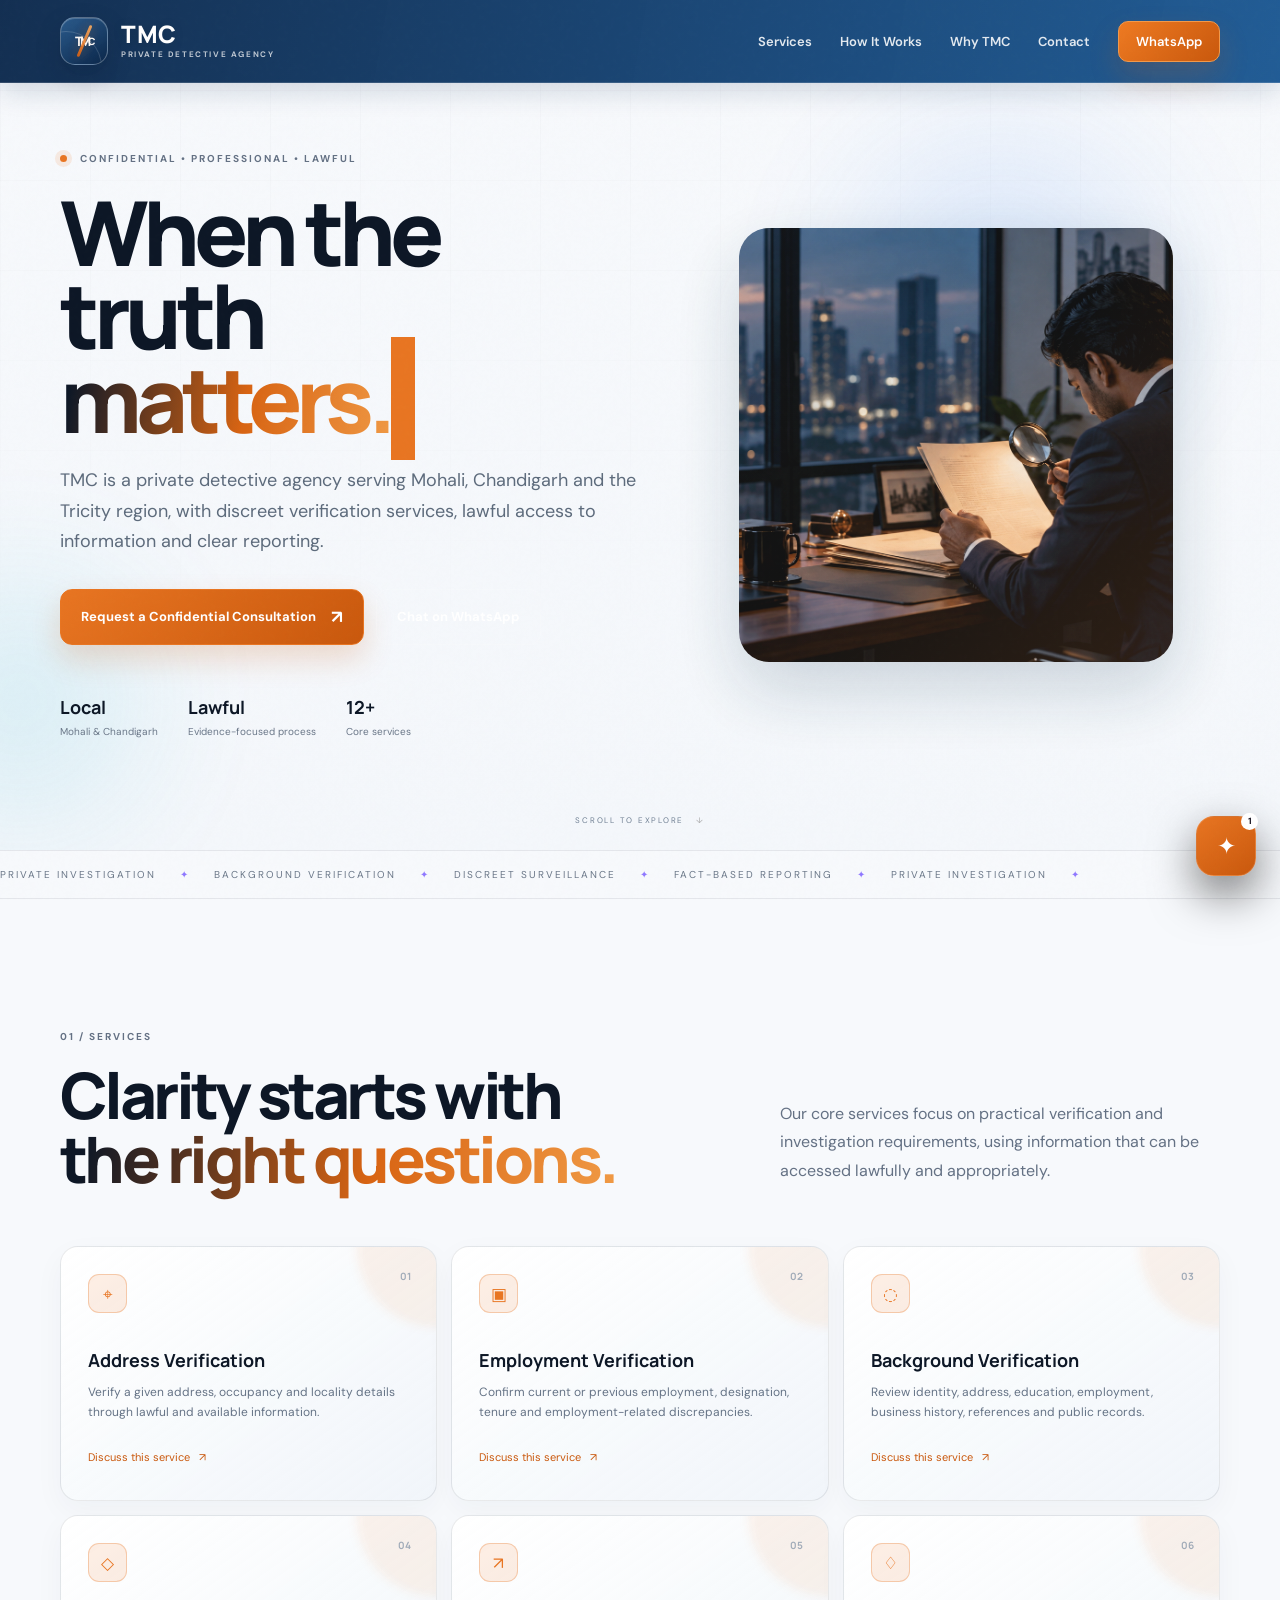
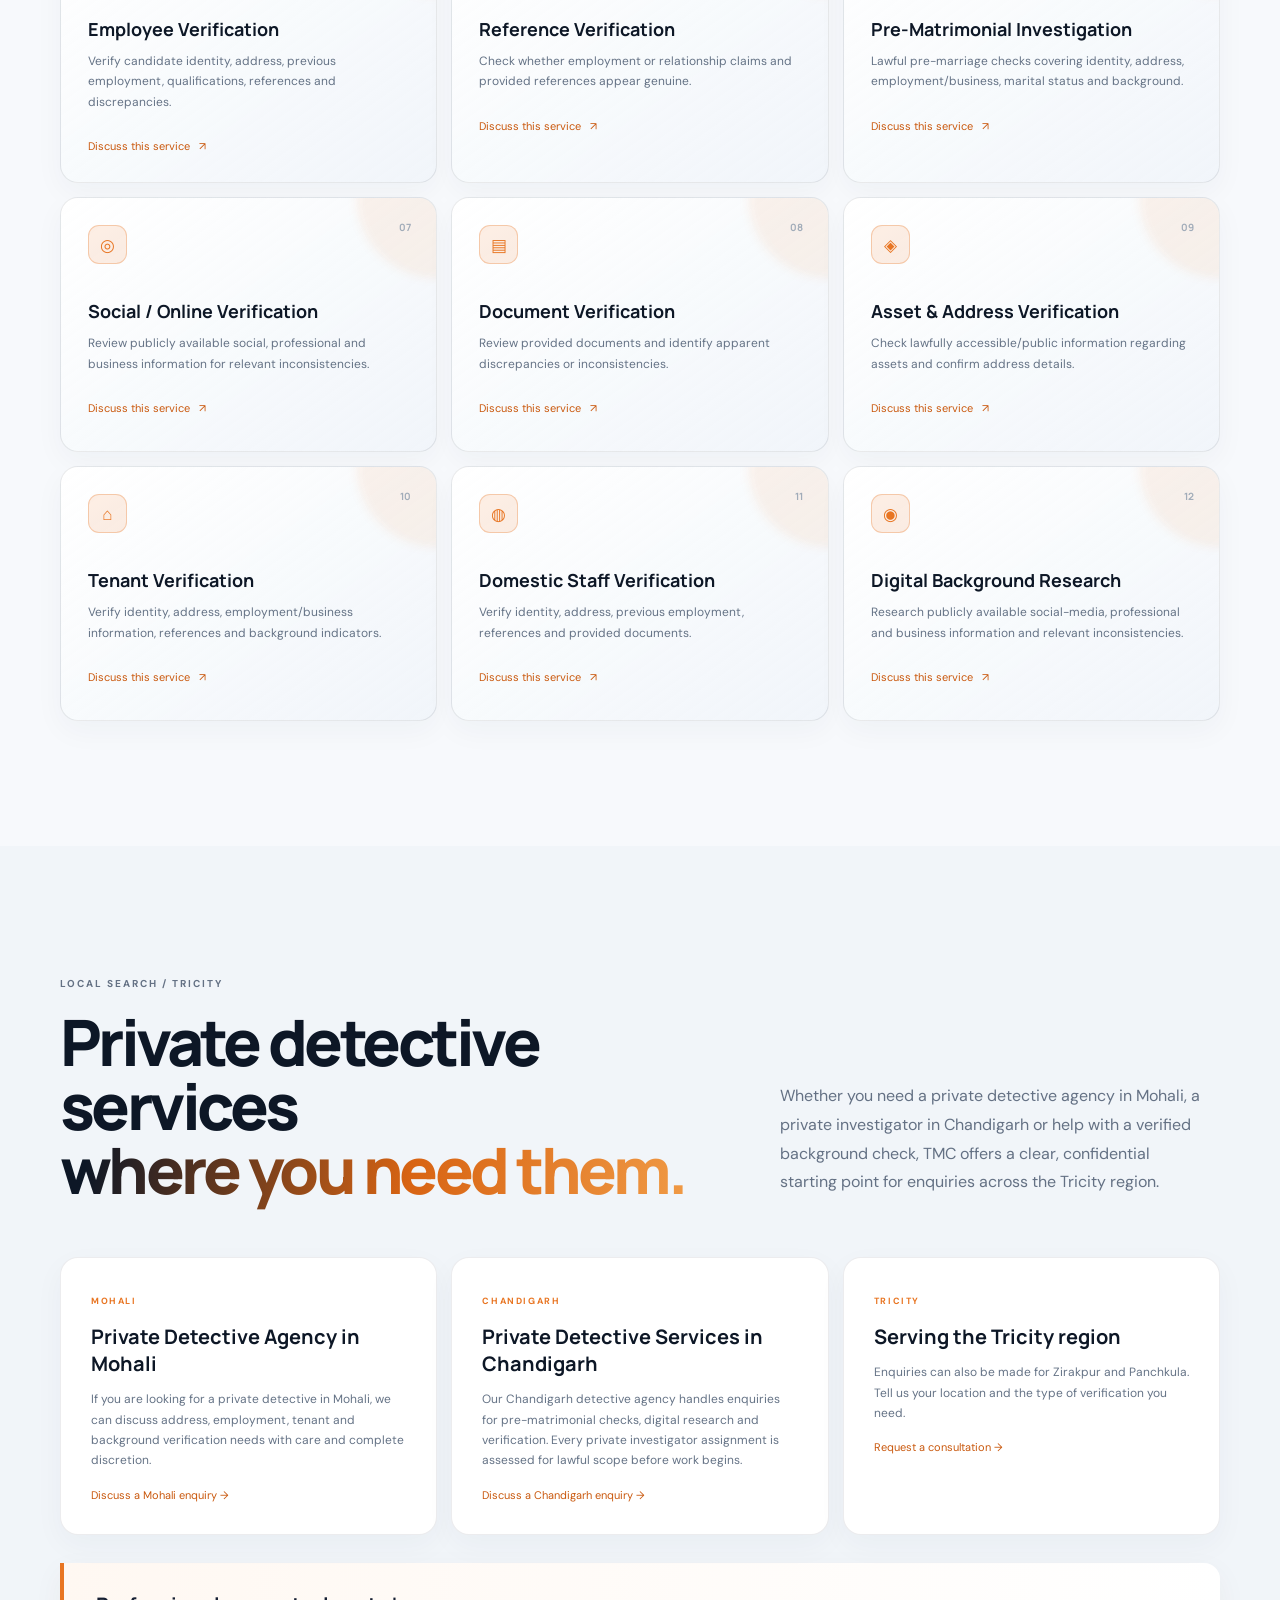
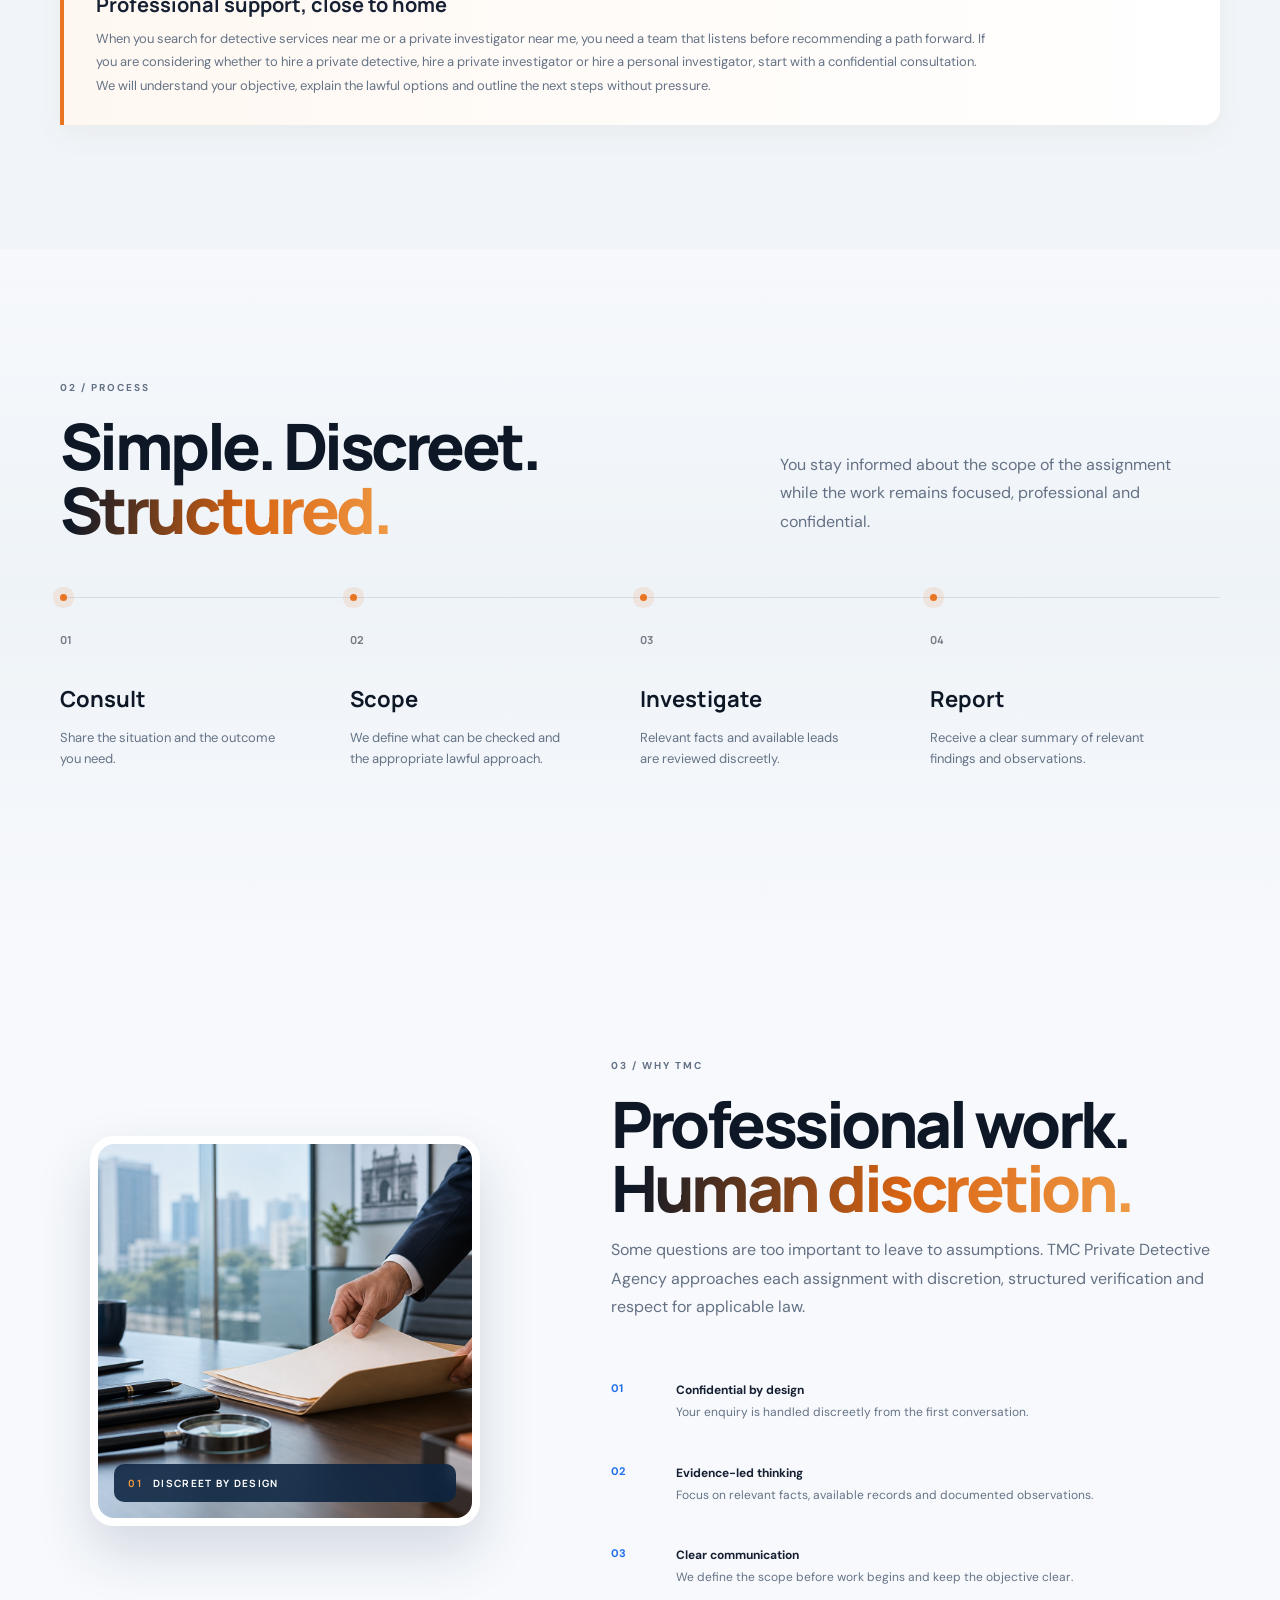
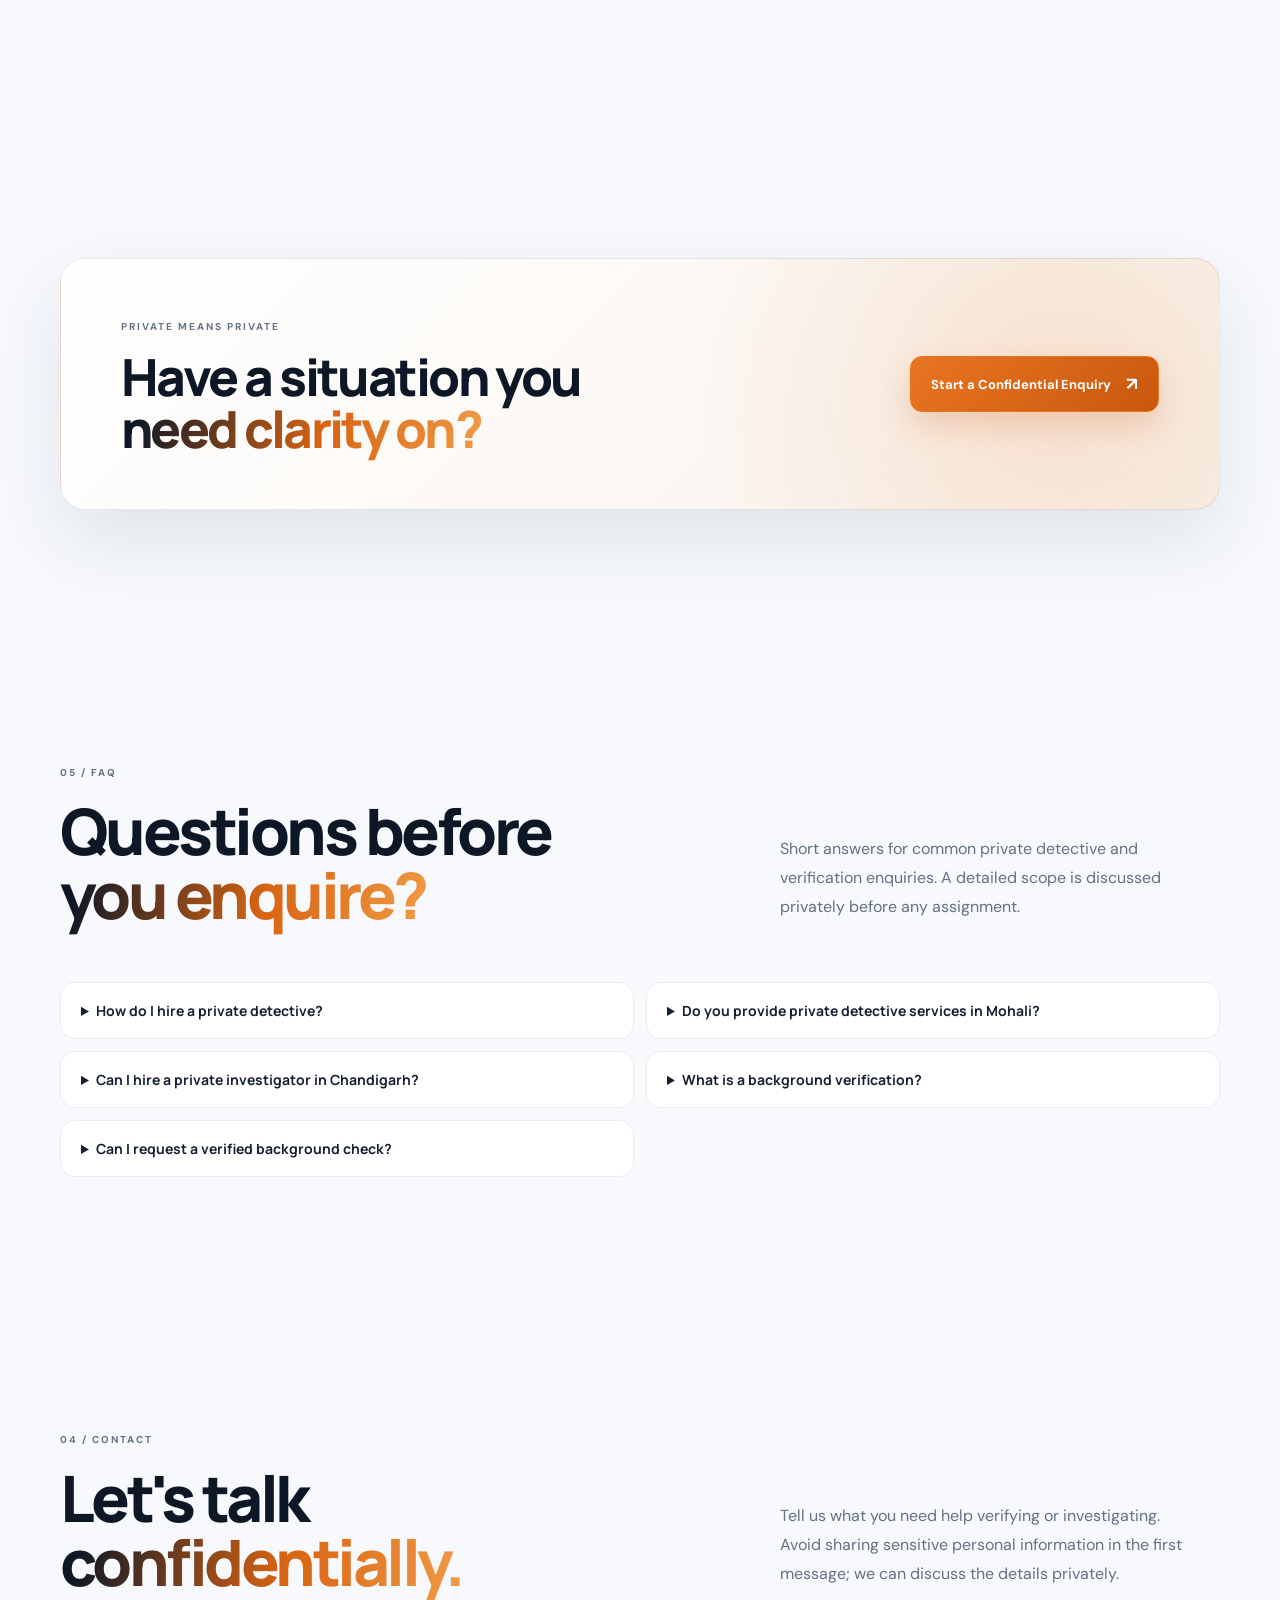
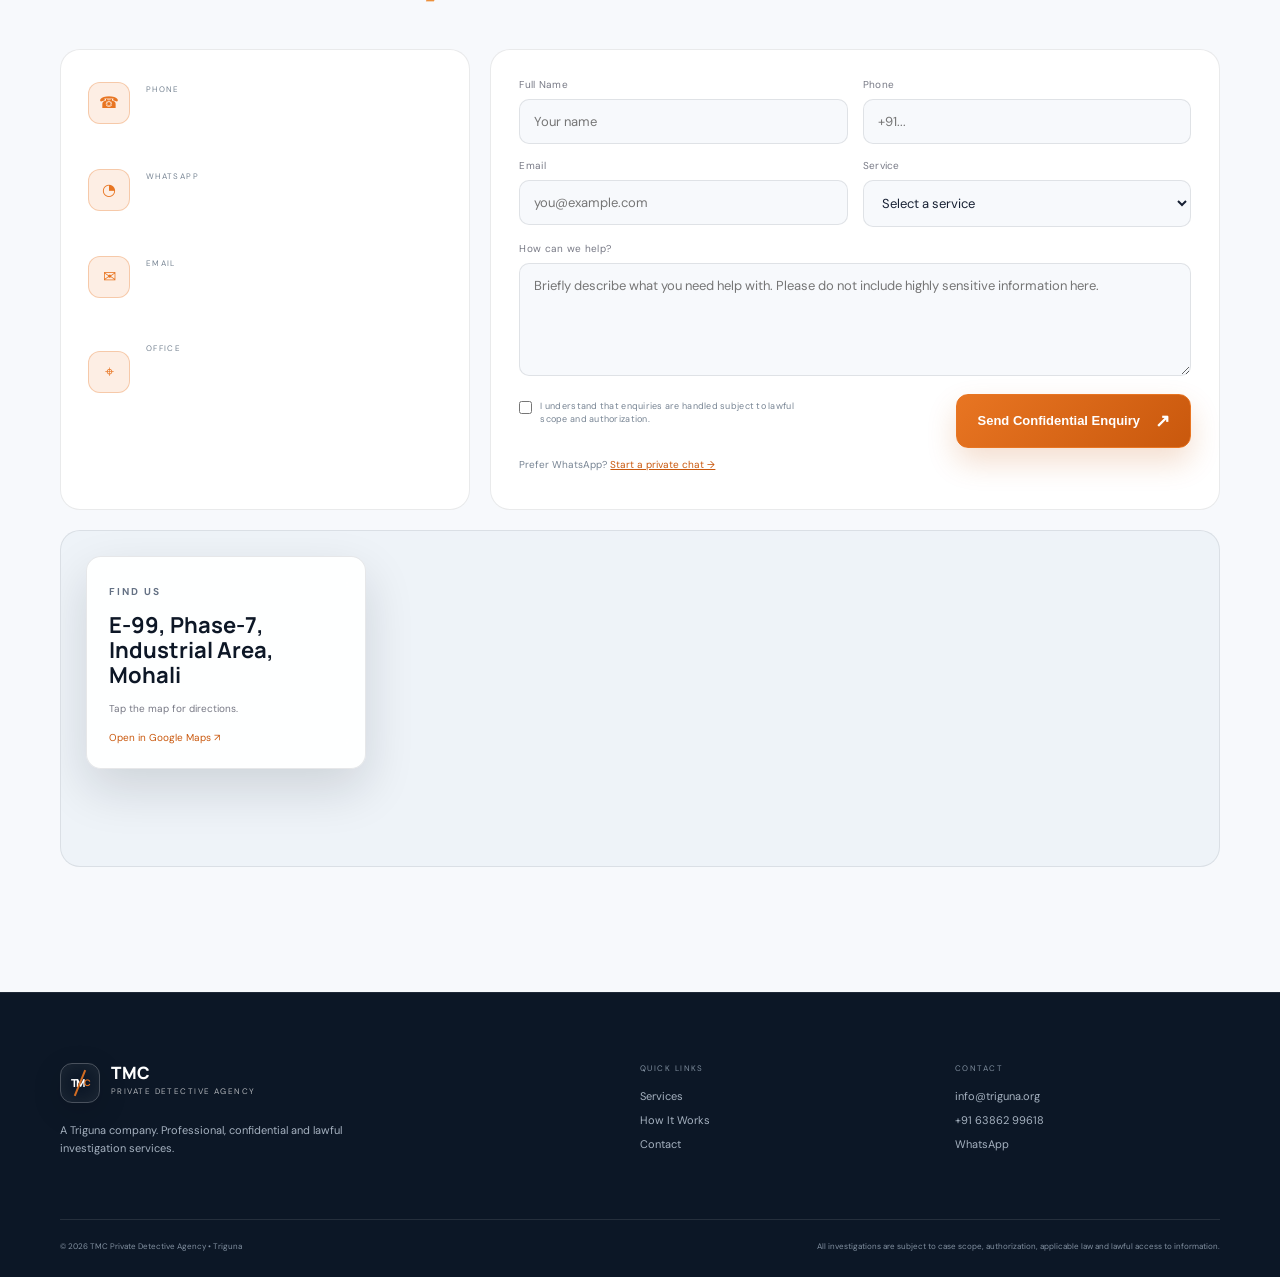
==== index.html @ 532d1ec5 "Add files via upload" ====
<!DOCTYPE html>
<html lang="en">
<head>
  <meta charset="UTF-8">
  <meta name="viewport" content="width=device-width, initial-scale=1.0">
  <meta name="description" content="TMC Private Detective Agency provides confidential private detective, private investigator, background verification and investigation services in Mohali, Chandigarh and Tricity. Contact info@triguna.org.">
  <meta name="theme-color" content="#1f6feb">
  <title>Private Detective Agency in Mohali & Chandigarh | TMC</title>
  <meta name="robots" content="index, follow, max-image-preview:large">
  <meta name="author" content="TMC Private Detective Agency - Triguna">
  <meta name="keywords" content="private detective agency Mohali, private detective Mohali, private detective Chandigarh, private detective agency Chandigarh, private investigator Chandigarh, detective services in Chandigarh, Chandigarh detective agency, hire a private detective, detective services near me, private investigator near me, verified background check">
  <link rel="canonical" href="https://www.triguna.org/">
  <meta property="og:type" content="website">
  <meta property="og:title" content="TMC Private Detective Agency | Mohali & Chandigarh">
  <meta property="og:description" content="Confidential private detective, background verification and investigation services in Mohali, Chandigarh and the Tricity region.">
  <meta property="og:url" content="https://www.triguna.org/">
  <meta property="og:site_name" content="TMC Private Detective Agency">
  <script type="application/ld+json">
  {
    "@context":"https://schema.org",
    "@type":"ProfessionalService",
    "name":"TMC Private Detective Agency",
    "parentOrganization":{"@type":"Organization","name":"Triguna"},
    "url":"https://www.triguna.org/",
    "email":"info@triguna.org",
    "telephone":"+91 63862 99618",
    "address":{"@type":"PostalAddress","streetAddress":"E-99, Phase-7, Industrial Area","addressLocality":"Mohali","addressRegion":"Punjab","addressCountry":"IN"},
    "areaServed":[
      {"@type":"City","name":"Mohali"},
      {"@type":"City","name":"Chandigarh"},
      {"@type":"City","name":"Zirakpur"},
      {"@type":"City","name":"Panchkula"}
    ],
    "serviceType":[
      "Private Detective Agency","Private Investigator Services","Background Verification",
      "Employment Verification","Address Verification","Pre-Matrimonial Investigation",
      "Document Verification","Tenant Verification","Digital Background Research"
    ]
  }
  </script>

  <link rel="preconnect" href="https://fonts.googleapis.com">
  <link rel="preconnect" href="https://fonts.gstatic.com" crossorigin>
  <link href="https://fonts.googleapis.com/css2?family=DM+Sans:wght@400;500;600;700&family=Manrope:wght@600;700;800&display=swap" rel="stylesheet">
  <link rel="stylesheet" href="styles.css">
</head>
<body>
  <div class="noise"></div>
  <div class="cursor-glow"></div>

  <header class="site-header" id="top">
    <div class="container nav-wrap">
      <a class="brand" href="#top" aria-label="TMC Private Detective Agency home">
        <span class="brand-mark"><span>T</span><i></i><span>M</span><b>C</b></span>
        <span class="brand-text">
          <strong>TMC</strong>
          <small>PRIVATE DETECTIVE AGENCY</small>
        </span>
      </a>
      <button class="menu-toggle" aria-label="Open navigation"><span></span><span></span><span></span></button>
      <nav class="nav">
        <a href="#services">Services</a>
        <a href="#process">How It Works</a>
        <a href="#about">Why TMC</a>
        <a href="#contact">Contact</a>
        <a class="nav-cta" href="https://wa.me/916386299618?text=Hello%20TMC%20Private%20Detective%20Agency%2C%20I%20would%20like%20a%20confidential%20consultation." target="_blank" rel="noopener">WhatsApp</a>
      </nav>
    </div>
  </header>

  <main>
    <section class="hero">
      <div class="hero-orb orb-one"></div>
      <div class="hero-orb orb-two"></div>
      <div class="grid-lines"></div>
      <div class="container hero-grid">
        <div class="hero-copy reveal">
          <div class="eyebrow"><span class="pulse"></span> CONFIDENTIAL • PROFESSIONAL • LAWFUL</div>
          <h1>When the truth<br><em>matters.</em><span class="dot">.</span></h1>
          <p class="hero-lead">TMC is a private detective agency serving Mohali, Chandigarh and the Tricity region, with discreet verification services, lawful access to information and clear reporting.</p>
          <div class="hero-actions">
            <a class="btn btn-primary" href="#contact">Request a Confidential Consultation <span>↗</span></a>
            <a class="btn btn-ghost" href="https://wa.me/916386299618?text=Hello%20TMC%2C%20I%20need%20a%20confidential%20consultation." target="_blank" rel="noopener">Chat on WhatsApp</a>
          </div>
          <div class="trust-row">
            <div><strong>Local</strong><span>Mohali & Chandigarh</span></div>
            <div><strong>Lawful</strong><span>Evidence-focused process</span></div>
            <div><strong>12+</strong><span>Core services</span></div>
          </div>
        </div>

        <div class="hero-visual reveal">
          <div class="scene">
            <img class="hero-photo" src="tmc-detective-hero.png" alt="Professional private detective reviewing a confidential case file">
            <div class="ring ring-a"></div><div class="ring ring-b"></div>
            <div class="glass-card main-card">
              <div class="card-top"><span class="mini-dot"></span><span>CASE // PRIVATE</span><span class="case-code">TMC—01</span></div>
              <div class="lens"><div class="lens-core"></div><div class="scan"></div></div>
              <div class="signal"><span></span><span></span><span></span><span></span><span></span></div>
              <div class="card-meta"><div><small>STATUS</small><strong>DISCREET</strong></div><div><small>METHOD</small><strong>VERIFIED</strong></div></div>
            </div>
            <div class="float-tag tag-one">IDENTITY <b>✓</b></div>
            <div class="float-tag tag-two">FACTS <b>↗</b></div>
            <div class="float-tag tag-three">PRIVACY <b>◉</b></div>
          </div>
        </div>
      </div>
      <div class="scroll-note">SCROLL TO EXPLORE <span>↓</span></div>
    </section>

    <section class="ticker"><div class="ticker-track"><span>PRIVATE INVESTIGATION</span><i>✦</i><span>BACKGROUND VERIFICATION</span><i>✦</i><span>DISCREET SURVEILLANCE</span><i>✦</i><span>FACT-BASED REPORTING</span><i>✦</i><span>PRIVATE INVESTIGATION</span><i>✦</i></div></section>

    <section class="section services-section" id="services">
      <div class="container">
        <div class="section-head reveal">
          <div><span class="eyebrow">01 / SERVICES</span><h2>Clarity starts with<br><em>the right questions.</em></h2></div>
          <p>Our core services focus on practical verification and investigation requirements, using information that can be accessed lawfully and appropriately.</p>
        </div>
        <div class="services-grid">
          <article class="service-card reveal">
            <div class="service-number">01</div>
            <div class="service-icon">⌖</div>
            <h3>Address Verification</h3>
            <p>Verify a given address, occupancy and locality details through lawful and available information.</p>
            <a href="#contact" data-service="Address Verification">Discuss this service <span>↗</span></a>
          </article><article class="service-card reveal">
            <div class="service-number">02</div>
            <div class="service-icon">▣</div>
            <h3>Employment Verification</h3>
            <p>Confirm current or previous employment, designation, tenure and employment-related discrepancies.</p>
            <a href="#contact" data-service="Employment Verification">Discuss this service <span>↗</span></a>
          </article><article class="service-card reveal">
            <div class="service-number">03</div>
            <div class="service-icon">◌</div>
            <h3>Background Verification</h3>
            <p>Review identity, address, education, employment, business history, references and public records.</p>
            <a href="#contact" data-service="Background Verification">Discuss this service <span>↗</span></a>
          </article><article class="service-card reveal">
            <div class="service-number">04</div>
            <div class="service-icon">◇</div>
            <h3>Employee Verification</h3>
            <p>Verify candidate identity, address, previous employment, qualifications, references and discrepancies.</p>
            <a href="#contact" data-service="Employee Verification">Discuss this service <span>↗</span></a>
          </article><article class="service-card reveal">
            <div class="service-number">05</div>
            <div class="service-icon">↗</div>
            <h3>Reference Verification</h3>
            <p>Check whether employment or relationship claims and provided references appear genuine.</p>
            <a href="#contact" data-service="Reference Verification">Discuss this service <span>↗</span></a>
          </article><article class="service-card reveal">
            <div class="service-number">06</div>
            <div class="service-icon">♢</div>
            <h3>Pre-Matrimonial Investigation</h3>
            <p>Lawful pre-marriage checks covering identity, address, employment/business, marital status and background.</p>
            <a href="#contact" data-service="Pre-Matrimonial Investigation">Discuss this service <span>↗</span></a>
          </article><article class="service-card reveal">
            <div class="service-number">07</div>
            <div class="service-icon">◎</div>
            <h3>Social / Online Verification</h3>
            <p>Review publicly available social, professional and business information for relevant inconsistencies.</p>
            <a href="#contact" data-service="Social / Online Verification">Discuss this service <span>↗</span></a>
          </article><article class="service-card reveal">
            <div class="service-number">08</div>
            <div class="service-icon">▤</div>
            <h3>Document Verification</h3>
            <p>Review provided documents and identify apparent discrepancies or inconsistencies.</p>
            <a href="#contact" data-service="Document Verification">Discuss this service <span>↗</span></a>
          </article><article class="service-card reveal">
            <div class="service-number">09</div>
            <div class="service-icon">◈</div>
            <h3>Asset & Address Verification</h3>
            <p>Check lawfully accessible/public information regarding assets and confirm address details.</p>
            <a href="#contact" data-service="Asset & Address Verification">Discuss this service <span>↗</span></a>
          </article><article class="service-card reveal">
            <div class="service-number">10</div>
            <div class="service-icon">⌂</div>
            <h3>Tenant Verification</h3>
            <p>Verify identity, address, employment/business information, references and background indicators.</p>
            <a href="#contact" data-service="Tenant Verification">Discuss this service <span>↗</span></a>
          </article><article class="service-card reveal">
            <div class="service-number">11</div>
            <div class="service-icon">◍</div>
            <h3>Domestic Staff Verification</h3>
            <p>Verify identity, address, previous employment, references and provided documents.</p>
            <a href="#contact" data-service="Domestic Staff Verification">Discuss this service <span>↗</span></a>
          </article><article class="service-card reveal">
            <div class="service-number">12</div>
            <div class="service-icon">◉</div>
            <h3>Digital Background Research</h3>
            <p>Research publicly available social-media, professional and business information and relevant inconsistencies.</p>
            <a href="#contact" data-service="Digital Background Research">Discuss this service <span>↗</span></a>
          </article>
        </div>
      </div>
    </section>


    <section class="section local-section" id="areas">
      <div class="container">
        <div class="section-head reveal">
          <div><span class="eyebrow">LOCAL SEARCH / TRICITY</span><h2>Private detective services<br><em>where you need them.</em></h2></div>
          <p>Whether you need a private detective agency in Mohali, a private investigator in Chandigarh or help with a verified background check, TMC offers a clear, confidential starting point for enquiries across the Tricity region.</p>
        </div>
        <div class="local-grid">
          <article class="local-card reveal"><span>MOHALI</span><h3>Private Detective Agency in Mohali</h3><p>If you are looking for a private detective in Mohali, we can discuss address, employment, tenant and background verification needs with care and complete discretion.</p><a href="#contact">Discuss a Mohali enquiry →</a></article>
          <article class="local-card reveal"><span>CHANDIGARH</span><h3>Private Detective Services in Chandigarh</h3><p>Our Chandigarh detective agency handles enquiries for pre-matrimonial checks, digital research and verification. Every private investigator assignment is assessed for lawful scope before work begins.</p><a href="#contact">Discuss a Chandigarh enquiry →</a></article>
          <article class="local-card reveal"><span>TRICITY</span><h3>Serving the Tricity region</h3><p>Enquiries can also be made for Zirakpur and Panchkula. Tell us your location and the type of verification you need.</p><a href="#contact">Request a consultation →</a></article>
        </div>
        <div class="local-note reveal">
          <h3>Professional support, close to home</h3>
          <p>When you search for detective services near me or a private investigator near me, you need a team that listens before recommending a path forward. If you are considering whether to hire a private detective, hire a private investigator or hire a personal investigator, start with a confidential consultation. We will understand your objective, explain the lawful options and outline the next steps without pressure.</p>
        </div>
      </div>
    </section>

    <section class="section process-section" id="process">
      <div class="container">
        <div class="section-head reveal">
          <div><span class="eyebrow">02 / PROCESS</span><h2>Simple. Discreet.<br><em>Structured.</em></h2></div>
          <p>You stay informed about the scope of the assignment while the work remains focused, professional and confidential.</p>
        </div>
        <div class="process-line">
          <div class="process-step reveal"><span>01</span><h3>Consult</h3><p>Share the situation and the outcome you need.</p></div>
          <div class="process-step reveal"><span>02</span><h3>Scope</h3><p>We define what can be checked and the appropriate lawful approach.</p></div>
          <div class="process-step reveal"><span>03</span><h3>Investigate</h3><p>Relevant facts and available leads are reviewed discreetly.</p></div>
          <div class="process-step reveal"><span>04</span><h3>Report</h3><p>Receive a clear summary of relevant findings and observations.</p></div>
        </div>
      </div>
    </section>

    <section class="section about-section" id="about">
      <div class="container about-grid">
        <div class="about-visual reveal">
          <div class="about-photo-frame">
            <img src="tmc-investigation-desk.png" alt="Professional desk used for discreet verification work" loading="lazy">
            <div class="photo-caption"><span>01</span> DISCREET BY DESIGN</div>
          </div>
        </div>
        <div class="about-copy reveal">
          <span class="eyebrow">03 / WHY TMC</span>
          <h2>Professional work.<br><em>Human discretion.</em></h2>
          <p class="large">Some questions are too important to leave to assumptions. TMC Private Detective Agency approaches each assignment with discretion, structured verification and respect for applicable law.</p>
          <div class="feature-list">
            <div><b>01</b><span><strong>Confidential by design</strong> Your enquiry is handled discreetly from the first conversation.</span></div>
            <div><b>02</b><span><strong>Evidence-led thinking</strong> Focus on relevant facts, available records and documented observations.</span></div>
            <div><b>03</b><span><strong>Clear communication</strong> We define the scope before work begins and keep the objective clear.</span></div>
          </div>
        </div>
      </div>
    </section>

    <section class="section cta-section">
      <div class="container cta-box reveal">
        <div><span class="eyebrow">PRIVATE MEANS PRIVATE</span><h2>Have a situation you<br><em>need clarity on?</em></h2></div>
        <a class="btn btn-primary" href="#contact">Start a Confidential Enquiry <span>↗</span></a>
      </div>
    </section>


    <section class="section faq-section" id="faq">
      <div class="container">
        <div class="section-head reveal">
          <div><span class="eyebrow">05 / FAQ</span><h2>Questions before<br><em>you enquire?</em></h2></div>
          <p>Short answers for common private detective and verification enquiries. A detailed scope is discussed privately before any assignment.</p>
        </div>
        <div class="faq-grid">
          <details class="faq-item reveal"><summary>How do I hire a private detective?</summary><p>Start with a confidential enquiry through the form, phone or WhatsApp. Share only the basic situation initially; the team can then discuss the lawful scope, required information and next steps.</p></details>
          <details class="faq-item reveal"><summary>Do you provide private detective services in Mohali?</summary><p>Yes. The website is designed for enquiries in Mohali and the wider Tricity region, including Chandigarh, Zirakpur and Panchkula.</p></details>
          <details class="faq-item reveal"><summary>Can I hire a private investigator in Chandigarh?</summary><p>Yes. TMC accepts private investigator enquiries in Chandigarh for lawful verification, pre-matrimonial investigation and digital background research. The appropriate scope is confirmed privately before an assignment begins.</p></details>
          <details class="faq-item reveal"><summary>What is a background verification?</summary><p>Depending on the case, background verification can cover identity, address, education, employment, business history, references and publicly available records.</p></details>
          <details class="faq-item reveal"><summary>Can I request a verified background check?</summary><p>Yes. Tell us what needs to be verified and the purpose of the enquiry. We will explain what information can be checked lawfully and what documentation may be required.</p></details>
        </div>
      </div>
    </section>

    <section class="section contact-section" id="contact">
      <div class="container">
        <div class="section-head reveal">
          <div><span class="eyebrow">04 / CONTACT</span><h2>Let's talk<br><em>confidentially.</em></h2></div>
          <p>Tell us what you need help verifying or investigating. Avoid sharing sensitive personal information in the first message; we can discuss the details privately.</p>
        </div>
        <div class="contact-grid">
          <div class="contact-info reveal">
            <a class="contact-item" href="tel:+916386299618"><span class="contact-icon">☎</span><div><small>PHONE</small><strong>+91 63862 99618</strong></div></a>
            <a class="contact-item" href="https://wa.me/916386299618" target="_blank" rel="noopener"><span class="contact-icon">◔</span><div><small>WHATSAPP</small><strong>Chat privately</strong></div></a>
            <a class="contact-item" href="mailto:info@triguna.org"><span class="contact-icon">✉</span><div><small>EMAIL</small><strong>info@triguna.org</strong></div></a>
            <div class="contact-item"><span class="contact-icon">⌖</span><div><small>OFFICE</small><strong>E-99, Phase-7, Industrial Area,<br>Mohali, Punjab</strong></div></div>
          </div>

          <form class="contact-form reveal" id="contactForm" action="contact.php" method="POST">
            <input type="hidden" name="selected_service" id="selectedService">
            <div class="form-row">
              <label>Full Name<input type="text" name="name" placeholder="Your name" required></label>
              <label>Phone<input type="tel" name="phone" placeholder="+91..." required></label>
            </div>
            <div class="form-row">
              <label>Email<input type="email" name="email" placeholder="you@example.com"></label>
              <label>Service<select name="service" id="serviceSelect" required><option value="">Select a service</option><option>Address Verification</option><option>Employment Verification</option><option>Background Verification</option><option>Employee Verification</option><option>Reference Verification</option><option>Pre-Matrimonial Investigation</option><option>Social / Online Verification</option><option>Document Verification</option><option>Asset & Address Verification</option><option>Tenant Verification</option><option>Domestic Staff Verification</option><option>Digital Background Research</option><option>Other / Not sure</option></select></label>
            </div>
            <label>How can we help?<textarea name="message" rows="5" placeholder="Briefly describe what you need help with. Please do not include highly sensitive information here." required></textarea></label>
            <div class="form-bottom"><label class="check"><input type="checkbox" required> <span>I understand that enquiries are handled subject to lawful scope and authorization.</span></label><button class="btn btn-primary" type="submit">Send Confidential Enquiry <span>↗</span></button></div>
            <p class="form-note" id="formNote">Prefer WhatsApp? <a href="https://wa.me/916386299618" target="_blank" rel="noopener">Start a private chat →</a></p>
          </form>
        </div>

        <div class="map-wrap reveal">
          <div class="map-copy"><span class="eyebrow">FIND US</span><h3>E-99, Phase-7,<br>Industrial Area, Mohali</h3><p>Tap the map for directions.</p><a href="https://www.google.com/maps/search/?api=1&query=E-99%2C%20Phase-7%2C%20Industrial%20Area%2C%20Mohali" target="_blank" rel="noopener">Open in Google Maps ↗</a></div>
          <iframe title="TMC Private Detective Agency location" src="https://www.google.com/maps?q=E-99%2C%20Phase-7%2C%20Industrial%20Area%2C%20Mohali&output=embed" loading="lazy" referrerpolicy="no-referrer-when-downgrade"></iframe>
        </div>
      </div>
    </section>
  </main>

  <footer class="footer">
    <div class="container footer-grid">
      <div><a class="brand" href="#top"><span class="brand-mark"><span>T</span><i></i><span>M</span><b>C</b></span><span class="brand-text"><strong>TMC</strong><small>PRIVATE DETECTIVE AGENCY</small></span></a><p>A Triguna company. Professional, confidential and lawful investigation services.</p></div>
      <div><small>QUICK LINKS</small><a href="#services">Services</a><a href="#process">How It Works</a><a href="#contact">Contact</a></div>
      <div><small>CONTACT</small><a href="mailto:info@triguna.org">info@triguna.org</a><a href="tel:+916386299618">+91 63862 99618</a><a href="https://wa.me/916386299618" target="_blank" rel="noopener">WhatsApp</a></div>
    </div>
    <div class="container footer-bottom"><span>© 2026 TMC Private Detective Agency • Triguna</span><span>All investigations are subject to case scope, authorization, applicable law and lawful access to information.</span></div>
  </footer>

  <button class="chat-launcher" id="chatLauncher" aria-label="Open TMC Assistant"><span>✦</span><i>1</i></button>
  <div class="chatbot" id="chatbot" aria-hidden="true">
    <div class="chat-head"><div><strong>TMC Assistant</strong><small>Usually replies instantly</small></div><button id="chatClose" aria-label="Close chatbot">×</button></div>
    <div class="chat-messages" id="chatMessages"><div class="bot-msg">Hello. I’m the TMC Assistant. How can I help you today?</div></div>
    <div class="chat-quick">
      <button data-q="What services do you provide?">Services</button>
      <button data-q="I want a confidential consultation.">Consultation</button>
      <button data-q="How can I contact you?">Contact</button>
    </div>
    <form id="chatForm"><input id="chatInput" autocomplete="off" placeholder="Type your question..."><button aria-label="Send">↑</button></form>
  </div>

  <div class="success-modal" id="successModal" role="dialog" aria-modal="true" aria-labelledby="successTitle" aria-hidden="true">
    <div class="success-modal__backdrop" data-close-modal></div>
    <div class="success-modal__card">
      <button class="success-modal__close" type="button" aria-label="Close confirmation" data-close-modal>&times;</button>
      <div class="success-modal__icon">&#10003;</div>
      <span class="eyebrow">CONFIDENTIAL ENQUIRY</span>
      <h2 id="successTitle">Thank you!</h2>
      <p>Your confidential enquiry has been received. We will connect with you soon.</p>
      <button class="btn btn-primary" type="button" data-close-modal>Done <span>&rarr;</span></button>
    </div>
  </div>


  <script type="application/ld+json">
  {
    "@context":"https://schema.org","@type":"FAQPage",
    "mainEntity":[
      {"@type":"Question","name":"How do I hire a private detective?","acceptedAnswer":{"@type":"Answer","text":"Start with a confidential enquiry through the form, phone or WhatsApp. Share only the basic situation initially; the team can then discuss the lawful scope, required information and next steps."}},
      {"@type":"Question","name":"Do you provide private detective services in Mohali?","acceptedAnswer":{"@type":"Answer","text":"Yes. The website is designed for enquiries in Mohali and the wider Tricity region, including Chandigarh, Zirakpur and Panchkula."}},
      {"@type":"Question","name":"What is a background verification?","acceptedAnswer":{"@type":"Answer","text":"Depending on the case, background verification can cover identity, address, education, employment, business history, references and publicly available records."}},
      {"@type":"Question","name":"Can I request a verified background check?","acceptedAnswer":{"@type":"Answer","text":"Yes. Tell us what needs to be verified and the purpose of the enquiry. We will explain what information can be checked lawfully and what documentation may be required."}}
    ]
  }
  </script>

  <script src="script.js"></script>
</body>
</html>
---- styles.css ----
*{box-sizing:border-box}html{scroll-behavior:smooth}body{margin:0;background:#f7f9fc;color:#0d1726;font-family:"DM Sans",sans-serif;overflow-x:hidden}body:before{content:"";position:fixed;inset:0;background:radial-gradient(circle at 75% 12%,rgba(125,92,255,.10),transparent 30%),radial-gradient(circle at 15% 55%,rgba(0,213,255,.06),transparent 28%);pointer-events:none;z-index:-2}.noise{position:fixed;inset:0;opacity:.025;pointer-events:none;z-index:100;background-image:url("data:image/svg+xml,%3Csvg viewBox='0 0 180 180' xmlns='http://www.w3.org/2000/svg'%3E%3Cfilter id='n'%3E%3CfeTurbulence type='fractalNoise' baseFrequency='.9' numOctaves='4' stitchTiles='stitch'/%3E%3C/filter%3E%3Crect width='100%25' height='100%25' filter='url(%23n)' opacity='.5'/%3E%3C/svg%3E")}.container{width:min(1160px,calc(100% - 48px));margin:auto}.site-header{position:fixed;top:0;left:0;right:0;z-index:50;background:rgba(7,8,13,.64);backdrop-filter:blur(18px);border-bottom:1px solid rgba(255,255,255,.07)}.nav-wrap{height:82px;display:flex;align-items:center;justify-content:space-between}.brand{display:flex;align-items:center;gap:11px;color:#ffffff;text-decoration:none}.brand-mark{width:40px;height:40px;border:1px solid rgba(255,255,255,.2);border-radius:12px;display:flex;align-items:center;justify-content:center;font-family:Manrope;font-size:11px;font-weight:800;letter-spacing:-2px;position:relative;box-shadow:inset 0 0 20px rgba(255,255,255,.04),0 8px 30px rgba(0,0,0,.2)}.brand-mark i{position:absolute;width:2px;height:28px;background:#1f6feb;transform:rotate(22deg);opacity:.9}.brand-mark b{font-size:9px;color:#1f6feb;margin-left:1px}.brand-text{display:flex;flex-direction:column}.brand-text strong{font:800 17px/1 Manrope;letter-spacing:.04em}.brand-text small{font-size:7px;letter-spacing:.18em;color:#6b7788;margin-top:5px}.nav{display:flex;align-items:center;gap:28px}.nav a{color:#596779;text-decoration:none;font-size:13px;font-weight:600;transition:.25s}.nav a:hover{color:#ffffff}.nav .nav-cta{color:#ffffff;border:1px solid rgba(255,255,255,.16);padding:11px 17px;border-radius:10px;background:rgba(255,255,255,.06)}.menu-toggle{display:none;background:none;border:0}.hero{min-height:850px;position:relative;display:flex;align-items:center;padding:120px 0 80px;overflow:hidden}.grid-lines{position:absolute;inset:0;opacity:.18;background-image:linear-gradient(rgba(255,255,255,.045) 1px,transparent 1px),linear-gradient(90deg,rgba(255,255,255,.045) 1px,transparent 1px);background-size:90px 90px;mask-image:linear-gradient(to bottom,black,transparent 85%)}.hero-grid{display:grid;grid-template-columns:1.05fr .95fr;align-items:center;gap:50px;position:relative;z-index:2}.eyebrow{font-size:10px;letter-spacing:.2em;color:#647184;font-weight:700}.pulse{display:inline-block;width:7px;height:7px;border-radius:50%;background:#9d7cff;box-shadow:0 0 0 5px rgba(157,124,255,.1);margin-right:9px}.hero h1{font:800 clamp(58px,7vw,96px)/.93 Manrope;margin:25px 0;color:#ffffff;letter-spacing:-.065em}.hero h1 em,.section-head h2 em,.about-copy h2 em,.cta-box h2 em{font-style:normal;background:linear-gradient(100deg,#ffffff,#1f6feb 45%,#11a8c8);-webkit-background-clip:text;background-clip:text;color:transparent}.dot{color:#1f6feb}.hero-lead{max-width:580px;color:#5d6b7c;font-size:18px;line-height:1.7}.hero-actions{display:flex;gap:12px;flex-wrap:wrap;margin:32px 0}.btn{display:inline-flex;align-items:center;justify-content:center;gap:15px;padding:15px 20px;border-radius:12px;text-decoration:none;font-weight:700;font-size:13px;border:1px solid transparent;cursor:pointer}.btn span{font-size:18px}.btn-primary{background:#ffffff;color:#ffffff;box-shadow:0 15px 40px rgba(255,255,255,.10)}.btn-primary:hover{transform:translateY(-2px);box-shadow:0 20px 50px rgba(255,255,255,.16)}.btn-ghost{color:#ffffff;border-color:rgba(255,255,255,.14);background:rgba(255,255,255,.035)}.trust-row{display:flex;gap:30px;margin-top:50px}.trust-row div{display:flex;flex-direction:column;gap:6px}.trust-row strong{font:700 18px Manrope}.trust-row span{font-size:10px;color:#697789}.hero-visual{height:520px;display:grid;place-items:center}.scene{width:470px;height:470px;position:relative;perspective:1000px}.ring{position:absolute;inset:50%;border:1px solid rgba(167,139,250,.28);border-radius:50%;transform-style:preserve-3d}.ring-a{width:390px;height:390px;margin:-195px;transform:rotateX(68deg) rotateZ(16deg);box-shadow:0 0 80px rgba(120,91,255,.10);animation:spin 18s linear infinite}.ring-b{width:310px;height:310px;margin:-155px;transform:rotateY(68deg) rotateZ(-25deg);border-color:rgba(105,225,255,.2);animation:spin 14s linear infinite reverse}.glass-card{background:linear-gradient(145deg,rgba(255,255,255,.11),rgba(255,255,255,.025));border:1px solid rgba(255,255,255,.17);box-shadow:0 35px 80px rgba(0,0,0,.45),inset 0 1px rgba(255,255,255,.12);backdrop-filter:blur(20px)}.main-card{position:absolute;width:300px;height:360px;left:85px;top:55px;border-radius:28px;padding:20px;transform:rotateY(-14deg) rotateX(8deg) rotateZ(2deg);animation:float 6s ease-in-out infinite}.card-top{display:flex;align-items:center;gap:7px;color:#888995;font-size:8px;letter-spacing:.16em}.mini-dot{width:6px;height:6px;border-radius:50%;background:#1f6feb}.case-code{margin-left:auto}.lens{height:190px;margin:27px 0 22px;border-radius:20px;background:radial-gradient(circle at 50% 48%,rgba(167,139,250,.25),transparent 23%),radial-gradient(circle at 50% 50%,#10131d 0 34%,#0f1724 35% 54%,#151822 55% 56%,#0b0d12 57%);position:relative;overflow:hidden;box-shadow:inset 0 0 50px #000}.lens:before{content:"";position:absolute;inset:20%;border:1px solid rgba(167,139,250,.35);border-radius:50%;box-shadow:0 0 50px rgba(167,139,250,.12)}.lens-core{position:absolute;width:50px;height:50px;border-radius:50%;left:calc(50% - 25px);top:calc(50% - 25px);background:radial-gradient(circle,#b9a4ff 0 3%,#312553 4% 25%,#111b2b 55%);box-shadow:0 0 35px #8b70ff55}.scan{position:absolute;height:1px;left:0;right:0;top:46%;background:linear-gradient(90deg,transparent,#9e86ff,transparent);animation:scan 2.6s ease-in-out infinite}.signal{height:30px;display:flex;align-items:end;gap:5px}.signal span{width:8px;border-radius:5px 5px 1px 1px;background:#8e75ff44}.signal span:nth-child(1){height:10px}.signal span:nth-child(2){height:18px}.signal span:nth-child(3){height:27px;background:#1f6feb}.signal span:nth-child(4){height:20px}.signal span:nth-child(5){height:13px}.card-meta{display:flex;justify-content:space-between;margin-top:20px}.card-meta div{display:flex;flex-direction:column;gap:5px}.card-meta small{font-size:7px;color:#778493;letter-spacing:.14em}.card-meta strong{font-size:10px;letter-spacing:.08em}.float-tag{position:absolute;padding:11px 13px;border:1px solid rgba(255,255,255,.13);background:rgba(12,13,20,.72);backdrop-filter:blur(15px);border-radius:10px;font-size:8px;letter-spacing:.15em;box-shadow:0 15px 30px #0004}.float-tag b{color:#1f6feb;margin-left:7px}.tag-one{top:70px;right:0}.tag-two{bottom:110px;left:0}.tag-three{bottom:45px;right:15px}.hero-orb{position:absolute;border-radius:50%;filter:blur(70px);opacity:.16}.orb-one{width:300px;height:300px;background:#1f6feb;top:140px;right:10%}.orb-two{width:240px;height:240px;background:#11a8c8;bottom:30px;left:-100px}.scroll-note{position:absolute;bottom:25px;left:50%;transform:translateX(-50%);font-size:8px;letter-spacing:.22em;color:#718094}.scroll-note span{margin-left:8px;color:#aaa}.ticker{border-block:1px solid rgba(255,255,255,.06);overflow:hidden;white-space:nowrap;padding:17px 0;color:#6a7788;font-size:10px;letter-spacing:.2em}.ticker-track{display:flex;gap:24px;width:max-content;animation:ticker 35s linear infinite}.ticker i{color:#8f78ff;font-style:normal}.section{padding:125px 0}.section-head{display:grid;grid-template-columns:1.2fr .8fr;gap:60px;align-items:end;margin-bottom:55px}.section-head h2,.about-copy h2{font:800 clamp(40px,5vw,66px)/1 Manrope;letter-spacing:-.055em;margin:18px 0 0}.section-head>p{color:#647184;line-height:1.8;max-width:420px;margin:0 0 5px}.services-grid{display:grid;grid-template-columns:repeat(3,1fr);gap:14px}.service-card{min-height:255px;padding:27px;border:1px solid rgba(255,255,255,.08);background:linear-gradient(145deg,rgba(255,255,255,.055),rgba(255,255,255,.018));border-radius:18px;position:relative;overflow:hidden;transition:.35s}.service-card:before{content:"";position:absolute;width:160px;height:160px;border-radius:50%;right:-80px;top:-80px;background:#1f6feb1a;filter:blur(5px);transition:.4s}.service-card:hover{transform:translateY(-7px);border-color:#1f6feb44;box-shadow:0 25px 60px #0005}.service-card:hover:before{transform:scale(1.8)}.service-number{position:absolute;top:22px;right:25px;color:#a1acb9;font:700 10px Manrope}.service-icon{width:39px;height:39px;border-radius:11px;border:1px solid #1f6feb33;display:grid;place-items:center;color:#1f6feb;background:#1f6feb0d;font-size:17px;margin-bottom:35px}.service-card h3{font:700 18px Manrope;margin:0 0 10px}.service-card p{font-size:12px;line-height:1.7;color:#657386;margin:0 0 22px}.service-card a{font-size:11px;color:#1f6feb;text-decoration:none}.service-card a span{margin-left:6px}.process-section{background:linear-gradient(180deg,transparent,#ffffff,transparent)}.process-line{display:grid;grid-template-columns:repeat(4,1fr);border-top:1px solid rgba(255,255,255,.1)}.process-step{padding:30px 22px 20px 0;position:relative}.process-step:before{content:"";position:absolute;width:7px;height:7px;border-radius:50%;background:#1f6feb;top:-4px;box-shadow:0 0 0 7px #1f6feb12}.process-step span{font:700 11px Manrope;color:#777985}.process-step h3{font:700 22px Manrope;margin:35px 0 8px}.process-step p{color:#7e8089;font-size:13px;line-height:1.65;max-width:220px}.about-grid{display:grid;grid-template-columns:.85fr 1.15fr;gap:100px;align-items:center}.about-visual{height:430px;display:grid;place-items:center;perspective:900px}.cube{width:180px;height:180px;position:relative;transform-style:preserve-3d;transform:rotateX(-18deg) rotateY(30deg) rotateZ(-5deg);animation:cube 12s linear infinite}.face{position:absolute;width:180px;height:180px;display:grid;place-items:center;font:800 25px Manrope;letter-spacing:.08em;background:linear-gradient(145deg,#e9eef5,#090a0e);border:1px solid #1f6feb44;box-shadow:inset 0 0 45px #1f6feb08}.front{transform:translateZ(90px)}.back{transform:rotateY(180deg) translateZ(90px)}.right{transform:rotateY(90deg) translateZ(90px)}.left{transform:rotateY(-90deg) translateZ(90px)}.top{transform:rotateX(90deg) translateZ(90px)}.bottom{transform:rotateX(-90deg) translateZ(90px)}.about-copy .large{font-size:16px;line-height:1.8;color:#999aa5;max-width:650px}.feature-list{margin-top:38px;border-top:1px solid #ffffff10}.feature-list div{display:grid;grid-template-columns:50px 1fr;gap:15px;padding:20px 0;border-bottom:1px solid #ffffff10}.feature-list b{color:#1f6feb;font-size:11px}.feature-list span{font-size:12px;color:#657386;line-height:1.6}.feature-list strong{display:block;color:#172033;margin-bottom:3px}.cta-box{border:1px solid rgba(255,255,255,.1);border-radius:25px;padding:55px 60px;display:flex;align-items:center;justify-content:space-between;gap:30px;background:radial-gradient(circle at 85% 50%,#1f6feb13,transparent 35%),linear-gradient(135deg,#eef3f8,#f2f5f8);box-shadow:0 30px 80px #0005}.cta-box h2{font:800 clamp(35px,4vw,54px)/1 Manrope;letter-spacing:-.05em;margin:16px 0 0}.contact-grid{display:grid;grid-template-columns:.72fr 1.28fr;gap:20px}.contact-info{border:1px solid #ffffff0d;border-radius:20px;padding:10px;background:#ffffff}.contact-item{display:flex;gap:16px;align-items:center;padding:22px 17px;border-bottom:1px solid #ffffff0a;text-decoration:none;color:#ffffff}.contact-item:last-child{border-bottom:0}.contact-icon{width:42px;height:42px;border:1px solid #1f6feb2e;background:#1f6feb09;color:#1f6feb;border-radius:12px;display:grid;place-items:center}.contact-item small{display:block;color:#778493;font-size:8px;letter-spacing:.17em;margin-bottom:5px}.contact-item strong{font-size:13px;line-height:1.5}.contact-form{border:1px solid #ffffff0d;border-radius:20px;padding:28px;background:#ffffff}.form-row{display:grid;grid-template-columns:1fr 1fr;gap:15px}label{font-size:10px;color:#777985;display:block;margin-bottom:15px;letter-spacing:.03em}input,select,textarea{width:100%;margin-top:8px;border:1px solid #ffffff10;background:#f7f9fc;color:#eee;border-radius:10px;padding:13px 14px;outline:none;font:13px "DM Sans"}input:focus,select:focus,textarea:focus{border-color:#1f6feb66;box-shadow:0 0 0 3px #1f6feb0a}select{appearance:auto}textarea{resize:vertical}.form-bottom{display:flex;align-items:center;justify-content:space-between;gap:20px}.check{display:flex;align-items:flex-start;gap:8px;font-size:9px;line-height:1.5;color:#778493;max-width:300px}.check input{width:auto;margin:1px 0}.form-note{font-size:10px;color:#778493}.form-note a{color:#1f6feb}.map-wrap{margin-top:20px;min-height:330px;border:1px solid #ffffff0d;border-radius:20px;overflow:hidden;position:relative;background:#ffffff}.map-wrap iframe{width:100%;height:330px;border:0;filter:grayscale(1) invert(.92) hue-rotate(180deg) brightness(.75) contrast(1.15)}.map-copy{position:absolute;z-index:2;left:25px;top:25px;padding:22px;background:#ffffffdd;backdrop-filter:blur(14px);border:1px solid #ffffff14;border-radius:15px;max-width:280px;box-shadow:0 20px 50px #0007}.map-copy h3{font:700 22px Manrope;line-height:1.15;margin:13px 0}.map-copy p{font-size:10px;color:#777985}.map-copy a{font-size:10px;color:#1f6feb;text-decoration:none}.footer{padding:70px 0 25px;border-top:1px solid #ffffff0a;background:#eef2f6}.footer-grid{display:grid;grid-template-columns:2fr 1fr 1fr;gap:50px}.footer p{max-width:330px;color:#6b7788;font-size:11px;line-height:1.7;margin-top:18px}.footer-grid>div:not(:first-child){display:flex;flex-direction:column;gap:10px}.footer-grid small{color:#6b7788;font-size:8px;letter-spacing:.18em;margin-bottom:6px}.footer-grid a:not(.brand){color:#667587;text-decoration:none;font-size:11px}.footer-bottom{border-top:1px solid #ffffff0a;margin-top:50px;padding-top:20px;display:flex;justify-content:space-between;gap:30px;color:#738092;font-size:8px;line-height:1.5}.chat-launcher{position:fixed;right:24px;bottom:24px;width:60px;height:60px;border:1px solid #ffffff22;border-radius:18px;background:linear-gradient(145deg,#1f6feb,#1757b8);color:#ffffff;z-index:80;box-shadow:0 18px 45px #0008;cursor:pointer;font-size:23px}.chat-launcher i{position:absolute;right:-3px;top:-4px;width:17px;height:17px;border-radius:50%;background:#ffffff;color:#17131f;font:700 9px/17px "DM Sans";font-style:normal}.chatbot{position:fixed;right:24px;bottom:96px;width:350px;height:480px;background:#ffffff;border:1px solid #ffffff16;border-radius:20px;z-index:79;box-shadow:0 30px 90px #000b;display:none;overflow:hidden}.chatbot.open{display:flex;flex-direction:column;animation:pop .25s ease}.chat-head{padding:17px 18px;display:flex;justify-content:space-between;align-items:center;border-bottom:1px solid #ffffff0d;background:#eef3f8}.chat-head strong{display:block;font:700 13px Manrope}.chat-head small{font-size:9px;color:#6f717c}.chat-head button{background:none;border:0;color:#777985;font-size:23px;cursor:pointer}.chat-messages{padding:17px;flex:1;overflow:auto;display:flex;flex-direction:column;gap:10px}.bot-msg,.user-msg{max-width:85%;padding:10px 12px;border-radius:12px;font-size:11px;line-height:1.55}.bot-msg{background:#e9eef5;color:#c7c8d0;align-self:flex-start}.user-msg{background:#1f6feb;color:#ffffff;align-self:flex-end}.chat-quick{display:flex;gap:6px;padding:0 12px 10px;overflow:auto}.chat-quick button{white-space:nowrap;background:#ffffff07;border:1px solid #ffffff10;color:#9d9eaa;border-radius:20px;padding:7px 9px;font-size:9px;cursor:pointer}.chatbot form{display:flex;border-top:1px solid #ffffff0d;padding:10px;gap:7px}.chatbot form input{margin:0}.chatbot form button{width:42px;border:0;border-radius:10px;background:#1f6feb;color:#08080d;font-weight:800}.reveal{opacity:0;transform:translateY(25px);transition:opacity .7s ease,transform .7s ease}.reveal.visible{opacity:1;transform:none}@keyframes float{0%,100%{transform:rotateY(-14deg) rotateX(8deg) rotateZ(2deg) translateY(0)}50%{transform:rotateY(-10deg) rotateX(5deg) rotateZ(1deg) translateY(-12px)}}@keyframes spin{to{transform:rotateX(68deg) rotateZ(376deg)}}@keyframes scan{0%,100%{top:25%;opacity:0}20%{opacity:1}50%{top:80%;opacity:.6}80%{opacity:1}}@keyframes cube{to{transform:rotateX(342deg) rotateY(390deg) rotateZ(355deg)}}@keyframes ticker{to{transform:translateX(-50%)}}@keyframes pop{from{opacity:0;transform:translateY(10px) scale(.97)}to{opacity:1;transform:none}}@media(max-width:900px){.nav{gap:15px}.hero-grid{grid-template-columns:1fr}.hero{min-height:auto;padding-top:145px}.hero-visual{height:480px}.section-head{grid-template-columns:1fr;gap:15px}.services-grid{grid-template-columns:1fr 1fr}.about-grid{grid-template-columns:1fr;gap:30px}.about-visual{height:330px}.contact-grid{grid-template-columns:1fr}.process-line{grid-template-columns:1fr 1fr}.footer-grid{grid-template-columns:1fr 1fr}.footer-grid>div:first-child{grid-column:1/-1}}@media(max-width:650px){.container{width:min(100% - 30px,1160px)}.nav{display:none;position:absolute;top:81px;left:15px;right:15px;padding:18px;background:#ffffff;border:1px solid #ffffff12;border-radius:15px;flex-direction:column;align-items:stretch}.nav.open{display:flex}.nav a{padding:8px}.menu-toggle{display:flex;flex-direction:column;gap:5px}.menu-toggle span{width:24px;height:1px;background:#172033}.hero h1{font-size:58px}.hero-lead{font-size:15px}.trust-row{gap:14px;flex-wrap:wrap}.trust-row div{min-width:90px}.scene{transform:scale(.75);transform-origin:center}.hero-visual{height:390px}.services-grid{grid-template-columns:1fr}.process-line{grid-template-columns:1fr}.cta-box{padding:35px 25px;flex-direction:column;align-items:flex-start}.form-row{grid-template-columns:1fr}.form-bottom{align-items:flex-start;flex-direction:column}.footer-grid{grid-template-columns:1fr}.footer-bottom{flex-direction:column}.chatbot{right:12px;left:12px;width:auto;bottom:88px}.chat-launcher{right:15px;bottom:15px}.map-copy{right:15px;left:15px;max-width:none}.map-wrap iframe{height:390px}.map-wrap{min-height:390px}}

/* Triguna-inspired corporate palette */
body{background:#f7f9fc;color:#0d1726}
body:before{background:radial-gradient(circle at 78% 10%,rgba(31,111,235,.10),transparent 30%),radial-gradient(circle at 10% 50%,rgba(17,168,200,.08),transparent 28%)}
.site-header{background:rgba(247,249,252,.78);border-bottom:1px solid rgba(13,23,38,.08)}
.nav a{color:#526174}.nav a:hover{color:#0d1726}.nav .nav-cta{color:#fff;background:#1f6feb;border-color:#1f6feb}
.brand-mark{border-color:rgba(13,23,38,.15);box-shadow:inset 0 0 20px rgba(31,111,235,.05),0 8px 30px rgba(13,23,38,.08)}
.hero{background:linear-gradient(180deg,#f7f9fc 0%,#f4f7fb 100%)}
.grid-lines{opacity:.5;background-image:linear-gradient(rgba(13,23,38,.04) 1px,transparent 1px),linear-gradient(90deg,rgba(13,23,38,.04) 1px,transparent 1px)}
.glass-card{background:linear-gradient(145deg,rgba(255,255,255,.9),rgba(239,245,252,.75));border-color:rgba(31,111,235,.16);box-shadow:0 35px 80px rgba(31,55,90,.16),inset 0 1px rgba(255,255,255,.9)}
.main-card{background:linear-gradient(145deg,rgba(255,255,255,.96),rgba(239,245,252,.86))}
.lens{background:radial-gradient(circle at 50% 48%,rgba(31,111,235,.23),transparent 23%),radial-gradient(circle at 50% 50%,#e7edf5 0 34%,#dce5ef 35% 54%,#c9d7e7 55% 56%,#e7edf5 57%)}
.lens-core{background:radial-gradient(circle,#4db7d0 0 3%,#2a72bc 4% 25%,#13253b 55%);box-shadow:0 0 35px rgba(31,111,235,.3)}
.float-tag{background:rgba(255,255,255,.9);border-color:rgba(13,23,38,.10);box-shadow:0 15px 30px rgba(13,23,38,.12)}
.ticker{border-color:rgba(13,23,38,.08);color:#6a7788}
.section-head>p,.about-copy .large{color:#647184}
.service-card{border-color:rgba(13,23,38,.09);background:linear-gradient(145deg,rgba(255,255,255,.96),rgba(239,244,249,.8));box-shadow:0 10px 30px rgba(20,45,80,.04)}
.service-card:hover{border-color:rgba(31,111,235,.28);box-shadow:0 25px 60px rgba(20,45,80,.12)}
.service-card:before{background:rgba(31,111,235,.08)}
.process-section{background:linear-gradient(180deg,transparent,#eef3f8,transparent)}
.process-line{border-color:rgba(13,23,38,.10)}
.process-step h3{color:#172033}.process-step p{color:#657386}
.about-visual .face{background:linear-gradient(145deg,#f3f7fb,#dfe8f1);border-color:rgba(31,111,235,.20);box-shadow:inset 0 0 45px rgba(31,111,235,.05)}
.cta-box{border-color:rgba(13,23,38,.09);background:radial-gradient(circle at 85% 50%,rgba(31,111,235,.10),transparent 35%),linear-gradient(135deg,#ffffff,#eef4f9);box-shadow:0 30px 80px rgba(20,45,80,.10)}
.contact-info,.contact-form{border-color:rgba(13,23,38,.09);background:#fff}
input,select,textarea{background:#f7f9fc;border-color:rgba(13,23,38,.10);color:#172033}
.map-wrap{border-color:rgba(13,23,38,.09);background:#eef3f8}
.map-copy{background:rgba(255,255,255,.94);border-color:rgba(13,23,38,.10);box-shadow:0 20px 50px rgba(13,23,38,.14)}
.footer{background:#0c1726;border-top-color:rgba(255,255,255,.08)}
.footer p,.footer-grid a:not(.brand){color:#a6b2c0}.footer-grid small{color:#7f8d9d}.footer-bottom{border-color:rgba(255,255,255,.10);color:#8290a0}
.chatbot{background:#fff;border-color:rgba(13,23,38,.12);box-shadow:0 30px 90px rgba(13,23,38,.24)}
.chat-head{background:#f0f4f8;border-color:rgba(13,23,38,.08)}
.bot-msg{background:#edf2f7;color:#334257}.chat-quick button{background:#f3f6f9;border-color:rgba(13,23,38,.08);color:#5d6b7c}
.chatbot form{border-color:rgba(13,23,38,.08)}

.hero h1,.section-head h2,.about-copy h2,.cta-box h2,.service-card h3,.process-step h3{color:#0d1726}.card-top{color:#667588}.hero-lead{color:#5d6b7c}.trust-row span{color:#6a7788}.service-number{color:#a1acb9}.hero-orb{opacity:.12}.tag-one,.tag-two,.tag-three{color:#334257}

.local-section{background:#f1f5f9}
.local-grid{display:grid;grid-template-columns:repeat(3,1fr);gap:14px}
.local-card{padding:30px;border:1px solid rgba(13,23,38,.08);background:#fff;border-radius:18px;box-shadow:0 10px 30px rgba(20,45,80,.04)}
.local-card span{font-size:9px;letter-spacing:.18em;color:#1f6feb;font-weight:700}
.local-card h3{font:700 20px Manrope;color:#0d1726;margin:14px 0 10px}
.local-card p{font-size:12px;line-height:1.7;color:#657386}
.local-card a{font-size:11px;color:#1f6feb;text-decoration:none}
.keyword-cloud{display:flex;gap:8px;flex-wrap:wrap;margin-top:25px}
.keyword-cloud span{font-size:9px;color:#667587;background:#fff;border:1px solid rgba(13,23,38,.08);border-radius:999px;padding:8px 11px}
.faq-grid{display:grid;grid-template-columns:1fr 1fr;gap:12px}
.faq-item{border:1px solid rgba(13,23,38,.08);background:#fff;border-radius:15px;padding:18px 20px}
.faq-item summary{cursor:pointer;font:700 14px Manrope;color:#172033}
.faq-item p{font-size:12px;line-height:1.7;color:#657386;margin:15px 0 0}
.footer-bottom a{color:#9fb0c3;text-decoration:none}
@media(max-width:900px){.local-grid{grid-template-columns:1fr}.faq-grid{grid-template-columns:1fr}}

/* Warm orange accents: reserved for actions and important moments. */
:root{--accent-orange:#e87522;--accent-orange-dark:#c9580d;--accent-orange-soft:rgba(232,117,34,.12)}
body:before{background:radial-gradient(circle at 78% 10%,rgba(31,111,235,.09),transparent 30%),radial-gradient(circle at 8% 52%,rgba(232,117,34,.10),transparent 27%)}
.brand-mark i,.brand-mark b,.dot,.mini-dot,.float-tag b,.local-card span{color:var(--accent-orange);background-color:var(--accent-orange)}
.brand-mark b,.float-tag b,.local-card span{background-color:transparent}
.pulse{background:var(--accent-orange);box-shadow:0 0 0 5px var(--accent-orange-soft)}
.hero h1 em,.section-head h2 em,.about-copy h2 em,.cta-box h2 em{background:linear-gradient(100deg,#0d1726 5%,#d86413 56%,#f09a45);-webkit-background-clip:text;background-clip:text}
.btn-primary,.nav .nav-cta{background:linear-gradient(135deg,var(--accent-orange),var(--accent-orange-dark));border-color:var(--accent-orange);box-shadow:0 14px 30px rgba(201,88,13,.20)}
.btn-primary:hover,.nav .nav-cta:hover{background:linear-gradient(135deg,#f08a36,#c4510b);box-shadow:0 18px 35px rgba(201,88,13,.26)}
.service-icon,.contact-icon{color:var(--accent-orange);border-color:rgba(232,117,34,.30);background:var(--accent-orange-soft)}
.service-card:before{background:rgba(232,117,34,.08)}.service-card:hover{border-color:rgba(232,117,34,.35)}
.service-card a,.local-card a,.map-copy a,.form-note a{color:var(--accent-orange-dark)}
.process-step:before{background:var(--accent-orange);box-shadow:0 0 0 7px var(--accent-orange-soft)}
.cta-box{background:radial-gradient(circle at 85% 50%,rgba(232,117,34,.15),transparent 35%),linear-gradient(135deg,#fff,#f8f1ea)}
.chat-launcher{background:linear-gradient(145deg,var(--accent-orange),var(--accent-orange-dark))}
.local-note{margin-top:28px;padding:28px 32px;border-left:4px solid var(--accent-orange);border-radius:0 16px 16px 0;background:linear-gradient(90deg,#fff8f2,#fff);box-shadow:0 10px 30px rgba(90,51,22,.05)}
.local-note h3{margin:0 0 9px;font:700 20px Manrope;color:#172033}.local-note p{max-width:900px;margin:0;color:#657386;font-size:13px;line-height:1.8}

/* Generated editorial photography, framed to retain a clean and readable layout. */
.hero-photo{position:absolute;inset:18px;width:calc(100% - 36px);height:calc(100% - 36px);object-fit:cover;object-position:center;border-radius:30px;opacity:.92;filter:saturate(.88) contrast(1.03);box-shadow:0 28px 70px rgba(21,55,92,.20)}
.scene:after{content:"";position:absolute;inset:18px;border-radius:30px;background:linear-gradient(135deg,rgba(15,41,73,.08),transparent 48%,rgba(232,117,34,.13));pointer-events:none}
.scene .ring,.scene .main-card,.scene .float-tag{z-index:1}.scene .main-card{background:rgba(255,255,255,.89);box-shadow:0 25px 55px rgba(13,38,68,.24),inset 0 1px rgba(255,255,255,.9)}
.about-photo-frame{width:min(100%,390px);height:390px;position:relative;overflow:hidden;border-radius:24px;border:8px solid #fff;box-shadow:0 25px 55px rgba(22,52,86,.16)}
.about-photo-frame:after{content:"";position:absolute;inset:0;background:linear-gradient(145deg,rgba(25,87,154,.10),transparent 50%,rgba(232,117,34,.14));pointer-events:none}.about-photo-frame img{width:100%;height:100%;object-fit:cover;display:block}.photo-caption{position:absolute;z-index:1;left:16px;right:16px;bottom:16px;padding:12px 14px;border-radius:10px;background:rgba(12,36,64,.88);color:#fff;font:700 10px Manrope;letter-spacing:.13em;backdrop-filter:blur(10px)}.photo-caption span{color:#f59a43;margin-right:8px}
@media(max-width:650px){.hero-photo{inset:10px;width:calc(100% - 20px);height:calc(100% - 20px)}.scene:after{inset:10px}.about-photo-frame{height:310px}}

/* The hero image is now the sole focal point, without the old dashboard overlay. */
.scene .ring,.scene .main-card,.scene .float-tag{display:none}

/* Blue navigation surface for clearer contrast against the light hero. */
.site-header{background:linear-gradient(100deg,rgba(10,39,75,.96),rgba(20,82,143,.94));border-bottom-color:rgba(255,255,255,.14);box-shadow:0 8px 28px rgba(12,45,82,.16)}
.brand{color:#fff}.brand-text small{color:rgba(255,255,255,.67)}.brand-mark{border-color:rgba(255,255,255,.25);box-shadow:inset 0 0 20px rgba(255,255,255,.08),0 8px 30px rgba(0,0,0,.14)}
.nav a,.nav a:hover{color:rgba(255,255,255,.88)}.nav a:hover{color:#fff}.nav .nav-cta{border-color:#f2994a;background:linear-gradient(135deg,#ee7a22,#c9580d)}
@media(max-width:650px){.nav{background:#123f72;border-color:rgba(255,255,255,.16)}.menu-toggle span{background:#fff}}

body.modal-open{overflow:hidden}.success-modal{position:fixed;inset:0;z-index:120;display:none;align-items:center;justify-content:center;padding:20px}.success-modal.open{display:flex}.success-modal__backdrop{position:absolute;inset:0;background:rgba(7,24,45,.64);backdrop-filter:blur(7px)}.success-modal__card{position:relative;z-index:1;width:min(100%,440px);padding:44px 38px 36px;text-align:center;border:1px solid rgba(255,255,255,.65);border-radius:24px;background:linear-gradient(145deg,#fff,#f4f8fc);box-shadow:0 28px 80px rgba(5,24,50,.34);animation:modal-in .25s ease}.success-modal__close{position:absolute;top:14px;right:17px;border:0;background:transparent;color:#5f6e80;font-size:26px;cursor:pointer}.success-modal__icon{display:grid;place-items:center;width:64px;height:64px;margin:0 auto 20px;border-radius:50%;background:linear-gradient(135deg,#1b6dbc,#10457d);box-shadow:0 10px 25px rgba(16,69,125,.22);color:#fff;font-size:29px;font-weight:800}.success-modal h2{margin:14px 0 10px;font:800 38px/1 Manrope;color:#102b4b;letter-spacing:-.04em}.success-modal p{margin:0 auto 26px;max-width:315px;color:#667587;font-size:14px;line-height:1.7}.success-modal .btn{min-width:140px}@keyframes modal-in{from{opacity:0;transform:translateY(12px) scale(.96)}to{opacity:1;transform:none}}

/* Refined TMC monogram and wordmark. */
.site-header .brand{gap:13px;transition:transform .25s ease}.site-header .brand:hover{transform:translateY(-1px)}
.site-header .brand-mark{width:48px;height:48px;overflow:hidden;border-radius:15px;border:1px solid rgba(255,255,255,.30);background:linear-gradient(145deg,rgba(72,144,211,.44),rgba(8,35,69,.72));box-shadow:inset 0 1px rgba(255,255,255,.18),0 10px 24px rgba(1,18,40,.22)}
.site-header .brand-mark:before{content:"";position:absolute;width:70px;height:70px;border:1px solid rgba(255,255,255,.16);border-radius:50%;left:-31px;bottom:-39px}.site-header .brand-mark span{position:relative;z-index:1;font:800 13px/1 Manrope;letter-spacing:-.12em}.site-header .brand-mark span:first-child{margin-right:-2px}.site-header .brand-mark i{z-index:2;width:3px;height:34px;border-radius:3px;background:linear-gradient(#ffad5e,#df6210);box-shadow:0 0 12px rgba(240,122,34,.45);transform:rotate(23deg)}.site-header .brand-mark b{position:relative;z-index:1;font:800 10px Manrope;color:#fff;margin-left:-1px}
.site-header .brand-text strong{font:800 24px/.9 Manrope;letter-spacing:.025em;text-shadow:0 2px 12px rgba(0,0,0,.16)}.site-header .brand-text small{margin-top:6px;font:700 8px/1.1 "DM Sans";letter-spacing:.20em;color:rgba(255,255,255,.72)}
@media(max-width:650px){.site-header .brand-mark{width:42px;height:42px;border-radius:13px}.site-header .brand-text strong{font-size:21px}.site-header .brand-text small{font-size:6.5px;letter-spacing:.16em}}
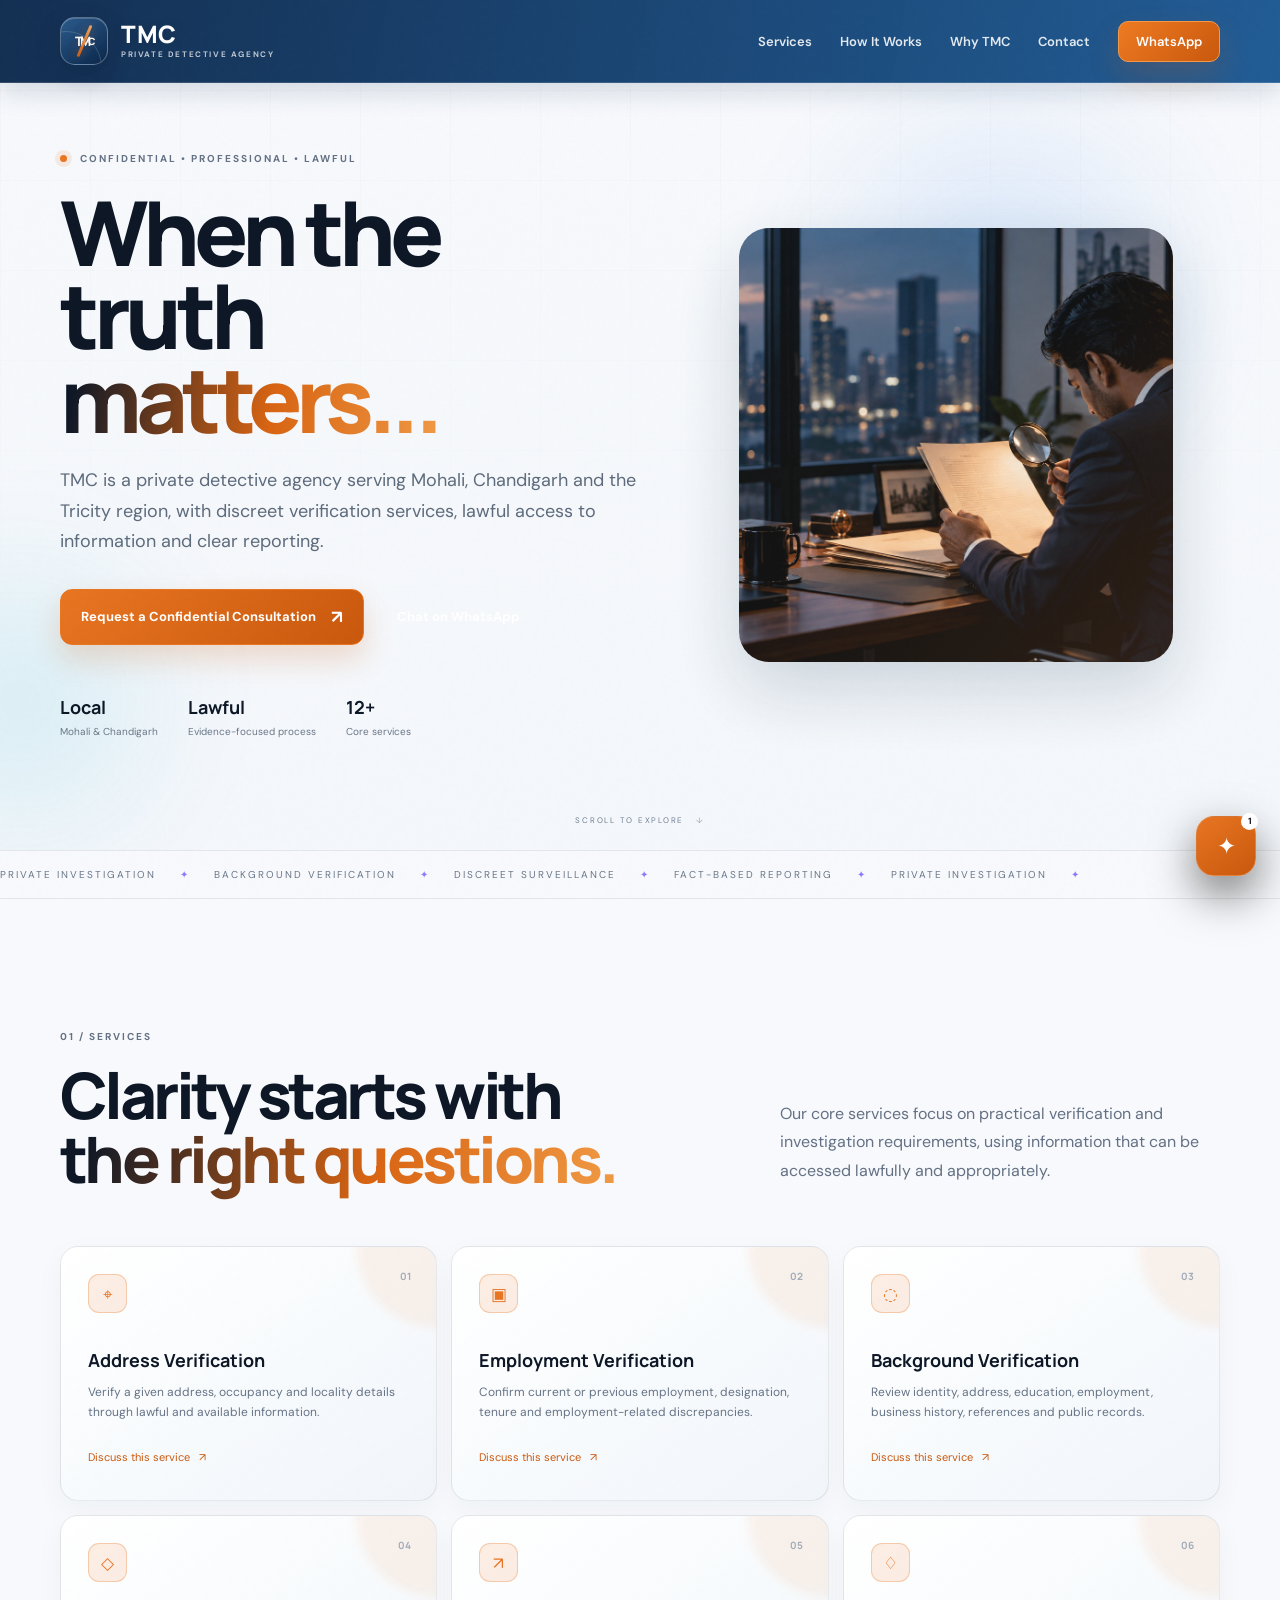
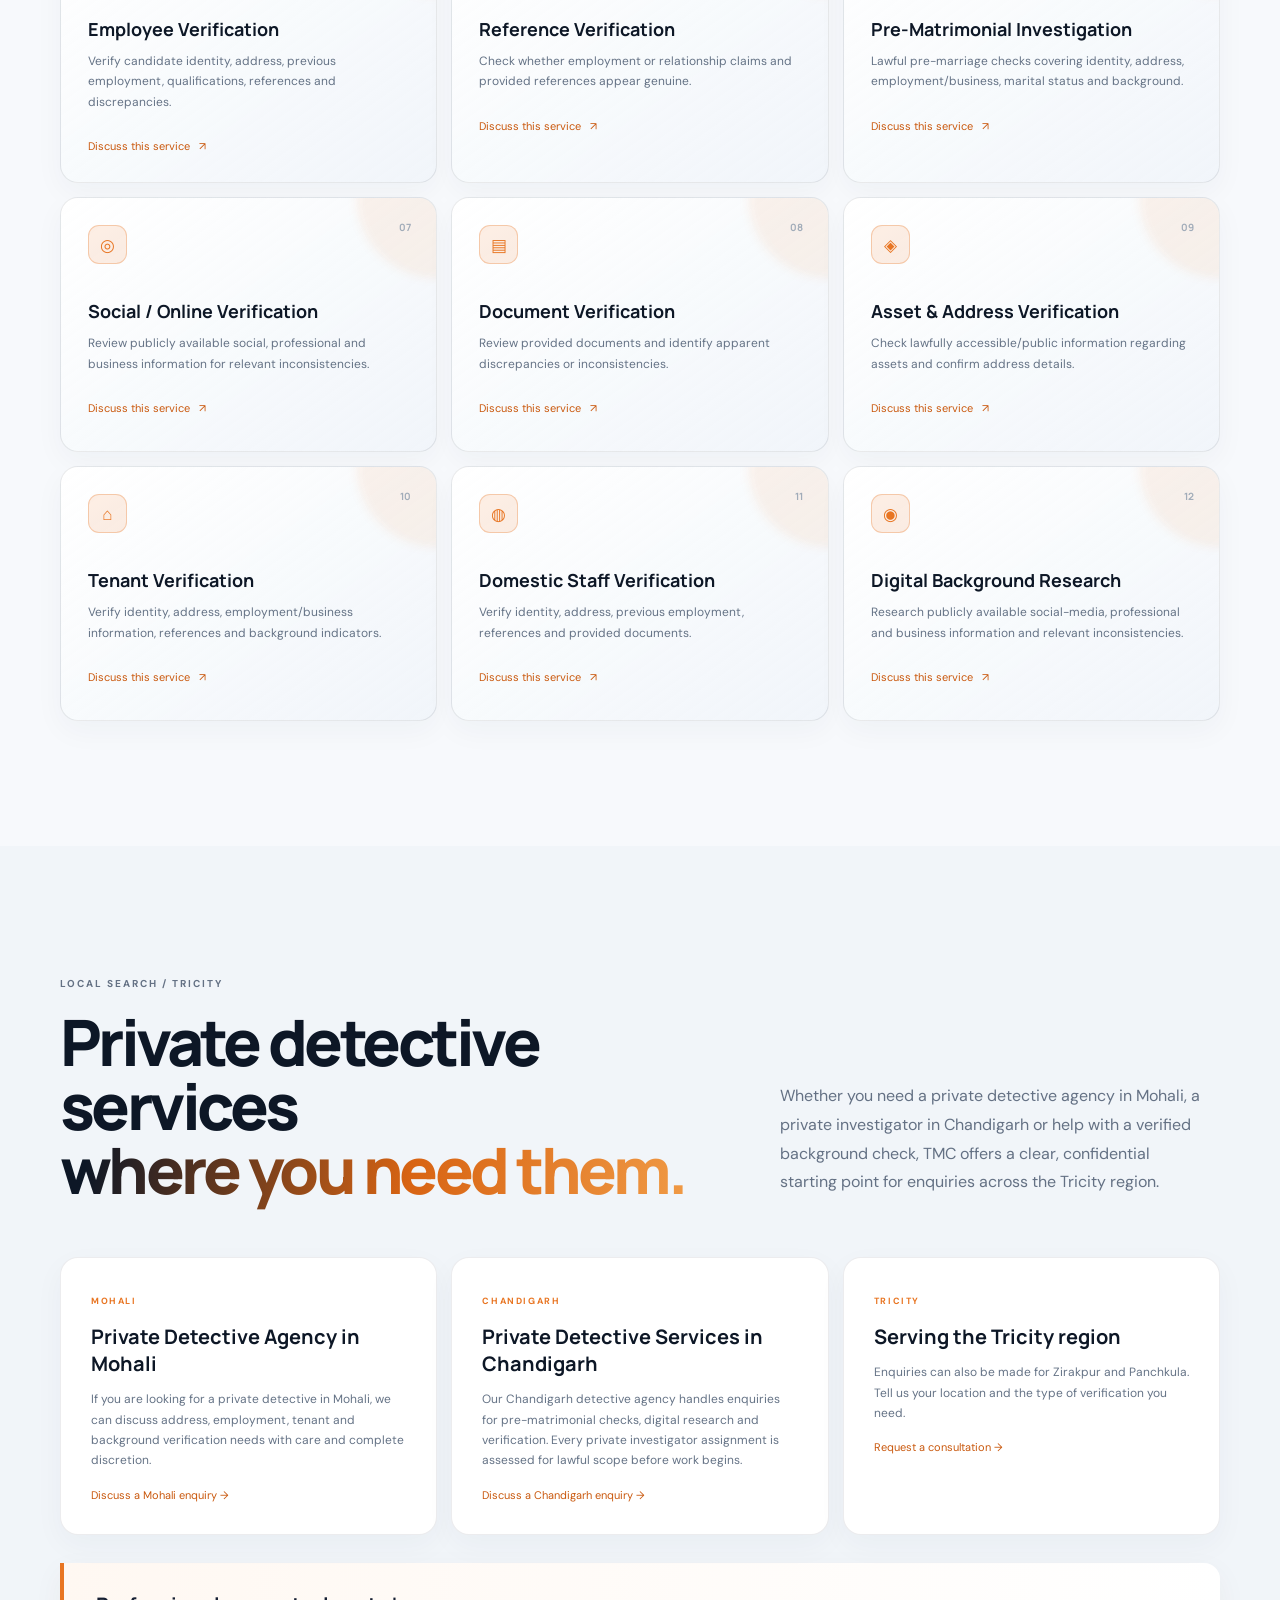
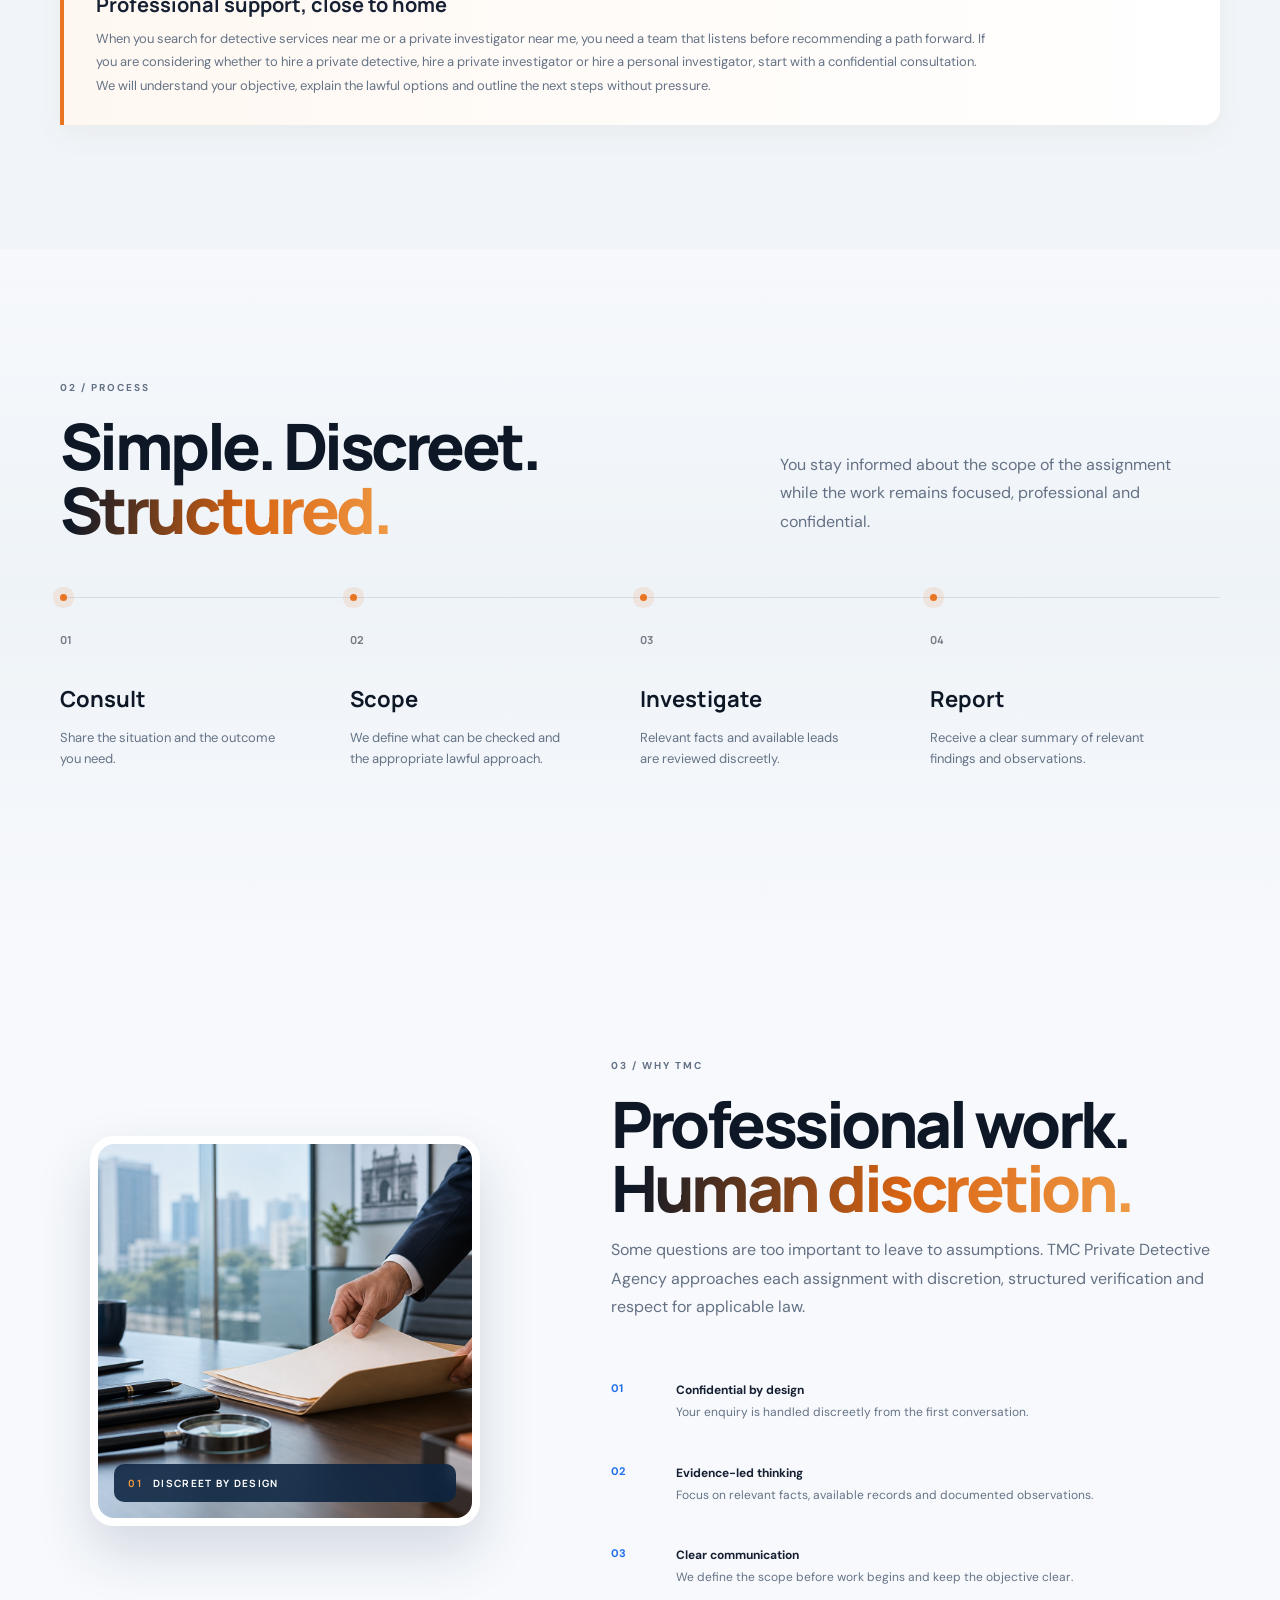
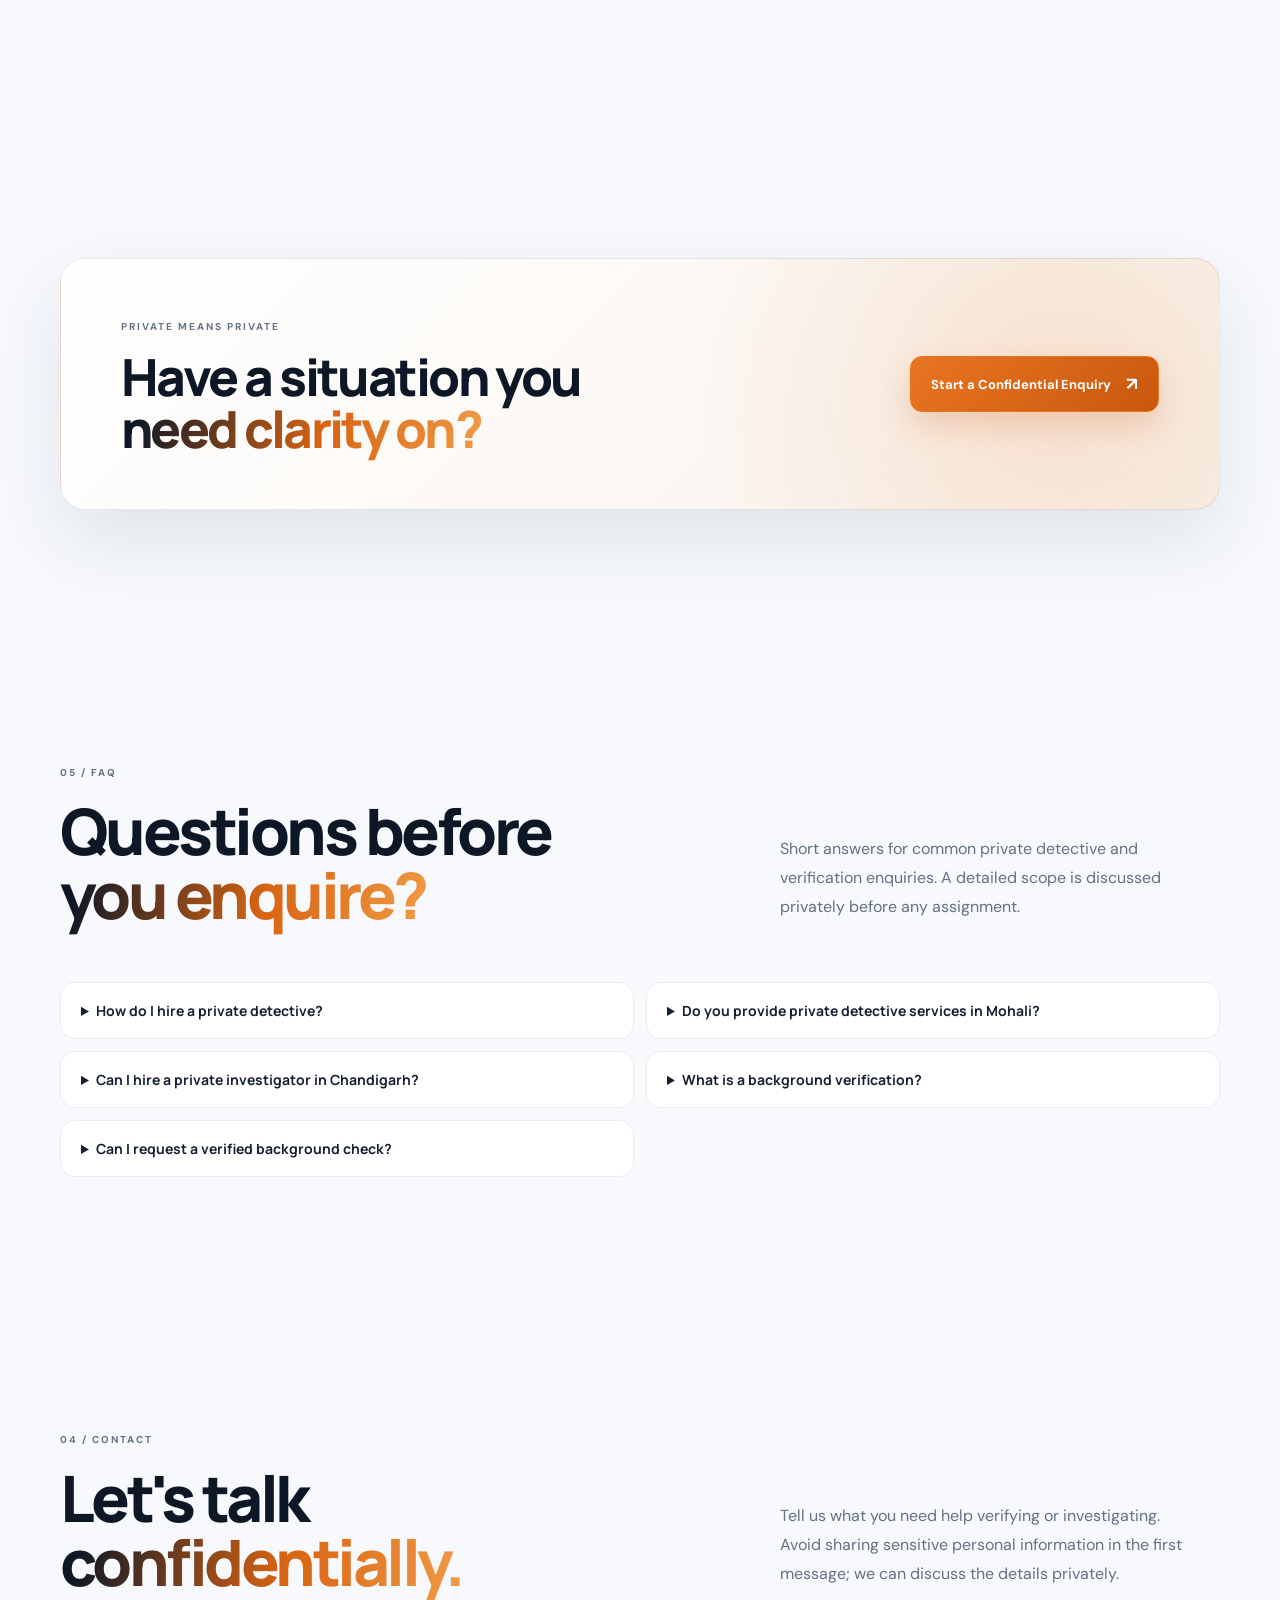
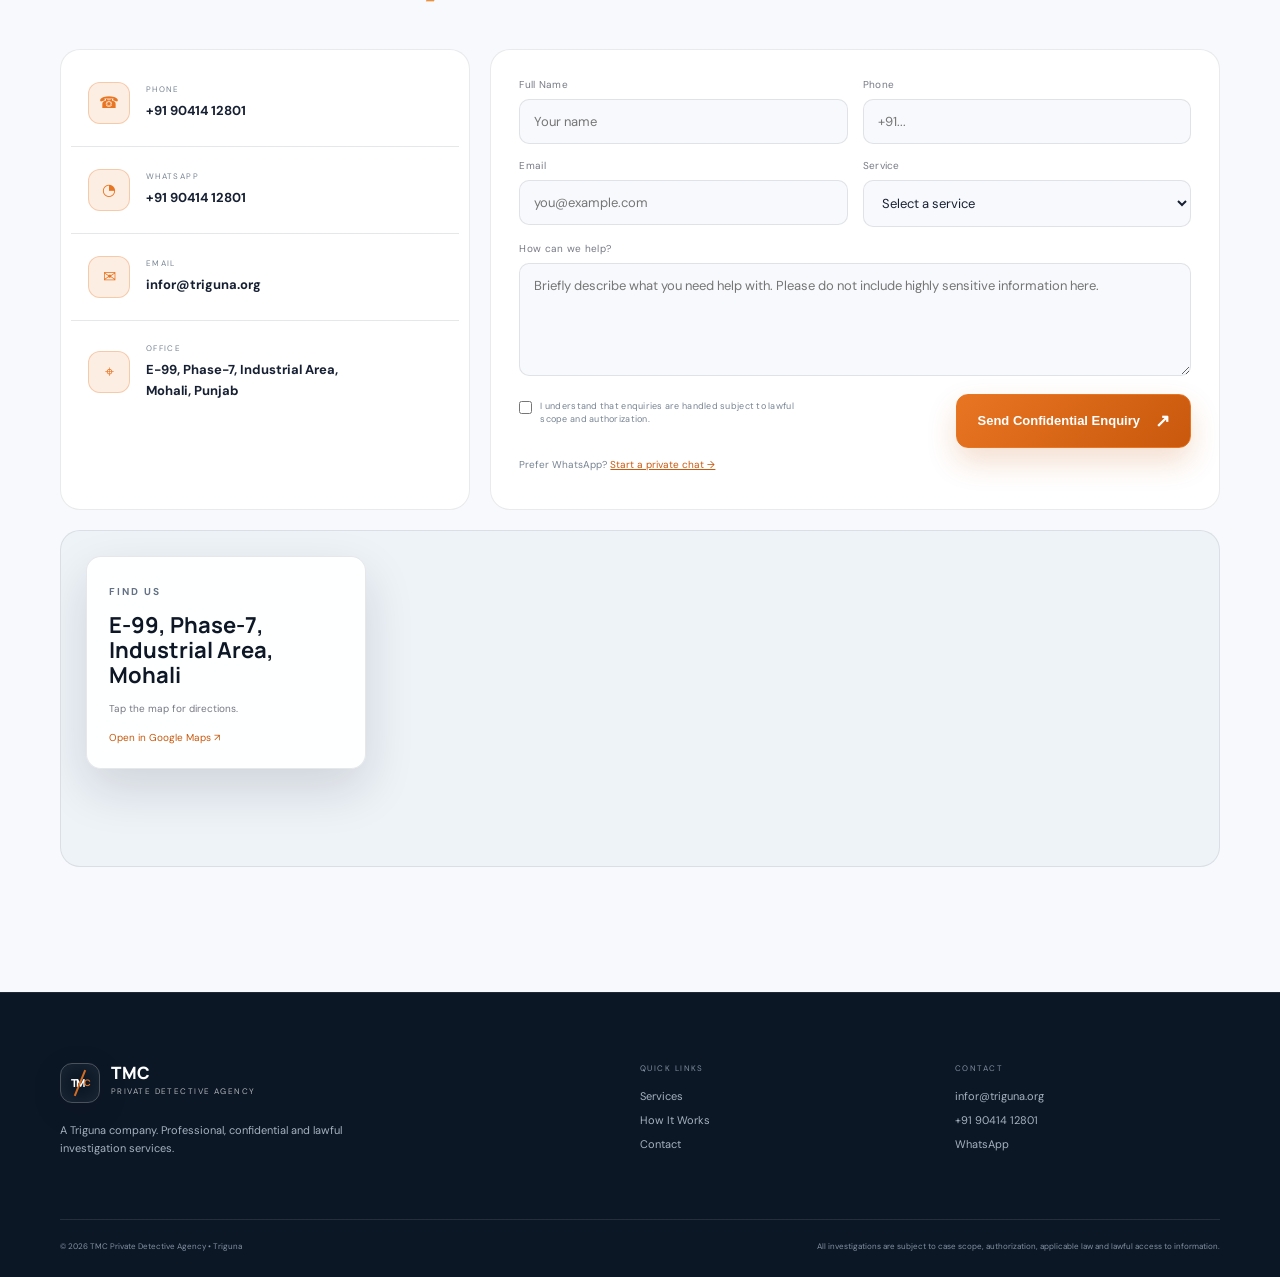
==== commit b60c46e5: "Improve contact details and responsive layout" ====
--- a/index.html
+++ b/index.html
@@ -3,7 +3,7 @@
 <head>
   <meta charset="UTF-8">
   <meta name="viewport" content="width=device-width, initial-scale=1.0">
-  <meta name="description" content="TMC Private Detective Agency provides confidential private detective, private investigator, background verification and investigation services in Mohali, Chandigarh and Tricity. Contact info@triguna.org.">
+  <meta name="description" content="TMC Private Detective Agency provides confidential private detective, private investigator, background verification and investigation services in Mohali, Chandigarh and Tricity. Contact infor@triguna.org.">
   <meta name="theme-color" content="#1f6feb">
   <title>Private Detective Agency in Mohali & Chandigarh | TMC</title>
   <meta name="robots" content="index, follow, max-image-preview:large">
@@ -22,8 +22,8 @@
     "name":"TMC Private Detective Agency",
     "parentOrganization":{"@type":"Organization","name":"Triguna"},
     "url":"https://www.triguna.org/",
-    "email":"info@triguna.org",
-    "telephone":"+91 63862 99618",
+    "email":"infor@triguna.org",
+    "telephone":"+91 90414 12801",
     "address":{"@type":"PostalAddress","streetAddress":"E-99, Phase-7, Industrial Area","addressLocality":"Mohali","addressRegion":"Punjab","addressCountry":"IN"},
     "areaServed":[
       {"@type":"City","name":"Mohali"},
@@ -63,7 +63,7 @@
         <a href="#process">How It Works</a>
         <a href="#about">Why TMC</a>
         <a href="#contact">Contact</a>
-        <a class="nav-cta" href="https://wa.me/916386299618?text=Hello%20TMC%20Private%20Detective%20Agency%2C%20I%20would%20like%20a%20confidential%20consultation." target="_blank" rel="noopener">WhatsApp</a>
+        <a class="nav-cta" href="https://wa.me/919041412801?text=Hello%20TMC%20Private%20Detective%20Agency%2C%20I%20would%20like%20a%20confidential%20consultation." target="_blank" rel="noopener">WhatsApp</a>
       </nav>
     </div>
   </header>
@@ -76,11 +76,11 @@
       <div class="container hero-grid">
         <div class="hero-copy reveal">
           <div class="eyebrow"><span class="pulse"></span> CONFIDENTIAL • PROFESSIONAL • LAWFUL</div>
-          <h1>When the truth<br><em>matters.</em><span class="dot">.</span></h1>
+          <h1>When the truth<br><em>matters...</em><span class="dot"></span></h1>
           <p class="hero-lead">TMC is a private detective agency serving Mohali, Chandigarh and the Tricity region, with discreet verification services, lawful access to information and clear reporting.</p>
           <div class="hero-actions">
             <a class="btn btn-primary" href="#contact">Request a Confidential Consultation <span>↗</span></a>
-            <a class="btn btn-ghost" href="https://wa.me/916386299618?text=Hello%20TMC%2C%20I%20need%20a%20confidential%20consultation." target="_blank" rel="noopener">Chat on WhatsApp</a>
+            <a class="btn btn-ghost" href="https://wa.me/919041412801?text=Hello%20TMC%2C%20I%20need%20a%20confidential%20consultation." target="_blank" rel="noopener">Chat on WhatsApp</a>
           </div>
           <div class="trust-row">
             <div><strong>Local</strong><span>Mohali & Chandigarh</span></div>
@@ -281,9 +281,9 @@
         </div>
         <div class="contact-grid">
           <div class="contact-info reveal">
-            <a class="contact-item" href="tel:+916386299618"><span class="contact-icon">☎</span><div><small>PHONE</small><strong>+91 63862 99618</strong></div></a>
-            <a class="contact-item" href="https://wa.me/916386299618" target="_blank" rel="noopener"><span class="contact-icon">◔</span><div><small>WHATSAPP</small><strong>Chat privately</strong></div></a>
-            <a class="contact-item" href="mailto:info@triguna.org"><span class="contact-icon">✉</span><div><small>EMAIL</small><strong>info@triguna.org</strong></div></a>
+            <a class="contact-item" href="tel:+919041412801"><span class="contact-icon">☎</span><div><small>PHONE</small><strong>+91 90414 12801</strong></div></a>
+            <a class="contact-item" href="https://wa.me/919041412801" target="_blank" rel="noopener"><span class="contact-icon">◔</span><div><small>WHATSAPP</small><strong>+91 90414 12801</strong></div></a>
+            <a class="contact-item" href="mailto:infor@triguna.org"><span class="contact-icon">✉</span><div><small>EMAIL</small><strong>infor@triguna.org</strong></div></a>
             <div class="contact-item"><span class="contact-icon">⌖</span><div><small>OFFICE</small><strong>E-99, Phase-7, Industrial Area,<br>Mohali, Punjab</strong></div></div>
           </div>
 
@@ -299,7 +299,7 @@
             </div>
             <label>How can we help?<textarea name="message" rows="5" placeholder="Briefly describe what you need help with. Please do not include highly sensitive information here." required></textarea></label>
             <div class="form-bottom"><label class="check"><input type="checkbox" required> <span>I understand that enquiries are handled subject to lawful scope and authorization.</span></label><button class="btn btn-primary" type="submit">Send Confidential Enquiry <span>↗</span></button></div>
-            <p class="form-note" id="formNote">Prefer WhatsApp? <a href="https://wa.me/916386299618" target="_blank" rel="noopener">Start a private chat →</a></p>
+            <p class="form-note" id="formNote">Prefer WhatsApp? <a href="https://wa.me/919041412801" target="_blank" rel="noopener">Start a private chat →</a></p>
           </form>
         </div>
 
@@ -315,7 +315,7 @@
     <div class="container footer-grid">
       <div><a class="brand" href="#top"><span class="brand-mark"><span>T</span><i></i><span>M</span><b>C</b></span><span class="brand-text"><strong>TMC</strong><small>PRIVATE DETECTIVE AGENCY</small></span></a><p>A Triguna company. Professional, confidential and lawful investigation services.</p></div>
       <div><small>QUICK LINKS</small><a href="#services">Services</a><a href="#process">How It Works</a><a href="#contact">Contact</a></div>
-      <div><small>CONTACT</small><a href="mailto:info@triguna.org">info@triguna.org</a><a href="tel:+916386299618">+91 63862 99618</a><a href="https://wa.me/916386299618" target="_blank" rel="noopener">WhatsApp</a></div>
+      <div><small>CONTACT</small><a href="mailto:infor@triguna.org">infor@triguna.org</a><a href="tel:+919041412801">+91 90414 12801</a><a href="https://wa.me/919041412801" target="_blank" rel="noopener">WhatsApp</a></div>
     </div>
     <div class="container footer-bottom"><span>© 2026 TMC Private Detective Agency • Triguna</span><span>All investigations are subject to case scope, authorization, applicable law and lawful access to information.</span></div>
   </footer>
--- a/styles.css
+++ b/styles.css
@@ -24,6 +24,8 @@
 .about-visual .face{background:linear-gradient(145deg,#f3f7fb,#dfe8f1);border-color:rgba(31,111,235,.20);box-shadow:inset 0 0 45px rgba(31,111,235,.05)}
 .cta-box{border-color:rgba(13,23,38,.09);background:radial-gradient(circle at 85% 50%,rgba(31,111,235,.10),transparent 35%),linear-gradient(135deg,#ffffff,#eef4f9);box-shadow:0 30px 80px rgba(20,45,80,.10)}
 .contact-info,.contact-form{border-color:rgba(13,23,38,.09);background:#fff}
+.contact-item{color:#172033;border-bottom-color:rgba(13,23,38,.10)}
+.contact-item strong{color:#172033}
 input,select,textarea{background:#f7f9fc;border-color:rgba(13,23,38,.10);color:#172033}
 .map-wrap{border-color:rgba(13,23,38,.09);background:#eef3f8}
 .map-copy{background:rgba(255,255,255,.94);border-color:rgba(13,23,38,.10);box-shadow:0 20px 50px rgba(13,23,38,.14)}
@@ -95,3 +97,14 @@
 .site-header .brand-mark:before{content:"";position:absolute;width:70px;height:70px;border:1px solid rgba(255,255,255,.16);border-radius:50%;left:-31px;bottom:-39px}.site-header .brand-mark span{position:relative;z-index:1;font:800 13px/1 Manrope;letter-spacing:-.12em}.site-header .brand-mark span:first-child{margin-right:-2px}.site-header .brand-mark i{z-index:2;width:3px;height:34px;border-radius:3px;background:linear-gradient(#ffad5e,#df6210);box-shadow:0 0 12px rgba(240,122,34,.45);transform:rotate(23deg)}.site-header .brand-mark b{position:relative;z-index:1;font:800 10px Manrope;color:#fff;margin-left:-1px}
 .site-header .brand-text strong{font:800 24px/.9 Manrope;letter-spacing:.025em;text-shadow:0 2px 12px rgba(0,0,0,.16)}.site-header .brand-text small{margin-top:6px;font:700 8px/1.1 "DM Sans";letter-spacing:.20em;color:rgba(255,255,255,.72)}
 @media(max-width:650px){.site-header .brand-mark{width:42px;height:42px;border-radius:13px}.site-header .brand-text strong{font-size:21px}.site-header .brand-text small{font-size:6.5px;letter-spacing:.16em}}
+
+/* Responsive layout safeguards for phones, tablets, laptops and wide displays. */
+img,iframe{max-width:100%}
+.hero-copy,.section-head>*,.contact-grid>*,.about-grid>*,.footer-grid>*,.form-row>*{min-width:0}
+@media(min-width:1500px){.container{width:min(1320px,calc(100% - 80px))}.hero{min-height:900px}.section{padding-block:145px}}
+@media(max-width:1100px){.container{width:min(100% - 40px,960px)}.hero-grid{gap:28px}.scene{transform:scale(.88);transform-origin:center}.hero-visual{height:460px}.about-grid{gap:55px}.section-head{gap:35px}.footer-grid{gap:30px}}
+@media(max-width:760px){.container{width:min(100% - 32px,680px)}.nav-wrap{height:72px}.site-header .brand-mark{width:42px;height:42px}.site-header .brand-text strong{font-size:21px}.menu-toggle{display:flex;align-items:center;justify-content:center;width:44px;height:44px;padding:0;border-radius:10px}.nav{top:71px;left:16px;right:16px;gap:2px;padding:12px;box-shadow:0 18px 40px rgba(4,25,52,.24)}.nav a{padding:11px 12px}.nav .nav-cta{text-align:center;margin-top:5px}.hero{padding:112px 0 48px;min-height:0}.hero-grid{grid-template-columns:1fr;gap:4px}.hero-copy{text-align:center}.hero-actions,.trust-row{justify-content:center}.hero-lead{margin-inline:auto}.hero-visual{height:380px;margin-top:4px}.scene{transform:scale(.72)}.section{padding-block:78px}.section-head{margin-bottom:36px}.section-head h2,.about-copy h2{font-size:clamp(34px,10vw,52px)}.services-grid{grid-template-columns:repeat(2,minmax(0,1fr))}.service-card{min-height:230px;padding:22px}.service-icon{margin-bottom:26px}.about-grid{grid-template-columns:1fr;gap:28px}.about-visual{height:auto}.about-photo-frame{width:min(100%,440px);height:360px}.process-line{grid-template-columns:repeat(2,minmax(0,1fr))}.contact-grid{grid-template-columns:1fr}.contact-info,.contact-form{border-radius:16px}.footer-grid{grid-template-columns:1.5fr 1fr}.footer-grid>div:first-child{grid-column:1/-1}.map-wrap,.map-wrap iframe{height:360px;min-height:360px}}
+@media(max-width:480px){.container{width:calc(100% - 28px)}.site-header .brand{gap:9px}.site-header .brand-mark{width:38px;height:38px;border-radius:12px}.site-header .brand-text strong{font-size:19px}.site-header .brand-text small{font-size:6px;letter-spacing:.12em}.hero{padding-top:100px}.hero h1{font-size:clamp(42px,14vw,58px);margin:18px 0}.eyebrow{font-size:8px;letter-spacing:.14em}.hero-lead{font-size:14px;line-height:1.65}.hero-actions{margin:24px 0;gap:10px}.hero-actions .btn,.form-bottom .btn{width:100%;min-height:50px}.btn{padding:14px 16px}.trust-row{margin-top:30px;gap:10px}.trust-row div{min-width:calc(50% - 8px)}.trust-row strong{font-size:16px}.hero-visual{height:295px}.scene{transform:scale(.55)}.scroll-note{display:none}.section{padding-block:62px}.section-head h2,.about-copy h2{font-size:clamp(32px,10vw,42px)}.section-head>p{font-size:14px}.services-grid,.process-line,.footer-grid{grid-template-columns:1fr}.service-card{min-height:0;padding:22px}.cta-box{padding:30px 22px;border-radius:18px}.cta-box .btn{width:100%}.about-photo-frame{height:280px;border-width:5px}.feature-list div{grid-template-columns:35px 1fr;gap:10px}.contact-info{padding:5px}.contact-item{padding:18px 12px;gap:12px}.contact-item strong{font-size:12px;overflow-wrap:anywhere}.contact-form{padding:20px 16px}.form-row{grid-template-columns:1fr;gap:0}.form-bottom{gap:14px}.check{max-width:none}.map-wrap,.map-wrap iframe{height:390px;min-height:390px}.map-copy{top:14px;left:14px;right:14px;padding:16px}.footer{padding-top:52px}.footer-bottom{margin-top:30px}.chat-launcher{width:54px;height:54px;border-radius:16px}.chatbot{bottom:78px;max-height:calc(100dvh - 100px)}.success-modal__card{padding:38px 22px 28px}.success-modal h2{font-size:32px}}
+@media(max-width:350px){.container{width:calc(100% - 20px)}.site-header .brand-text small{display:none}.hero h1{font-size:40px}.hero-visual{height:260px}.scene{transform:scale(.48)}.contact-icon{flex:0 0 38px;width:38px;height:38px}.contact-item{padding-inline:8px}.map-copy h3{font-size:19px}}
+@media(max-height:560px) and (orientation:landscape){.hero{padding-top:95px}.hero-grid{grid-template-columns:1fr 1fr}.hero-visual{height:300px}.scene{transform:scale(.57)}.scroll-note{display:none}}
+@media(prefers-reduced-motion:reduce){html{scroll-behavior:auto}.ring,.main-card,.ticker-track{animation:none}.reveal{transition:none;opacity:1;transform:none}}
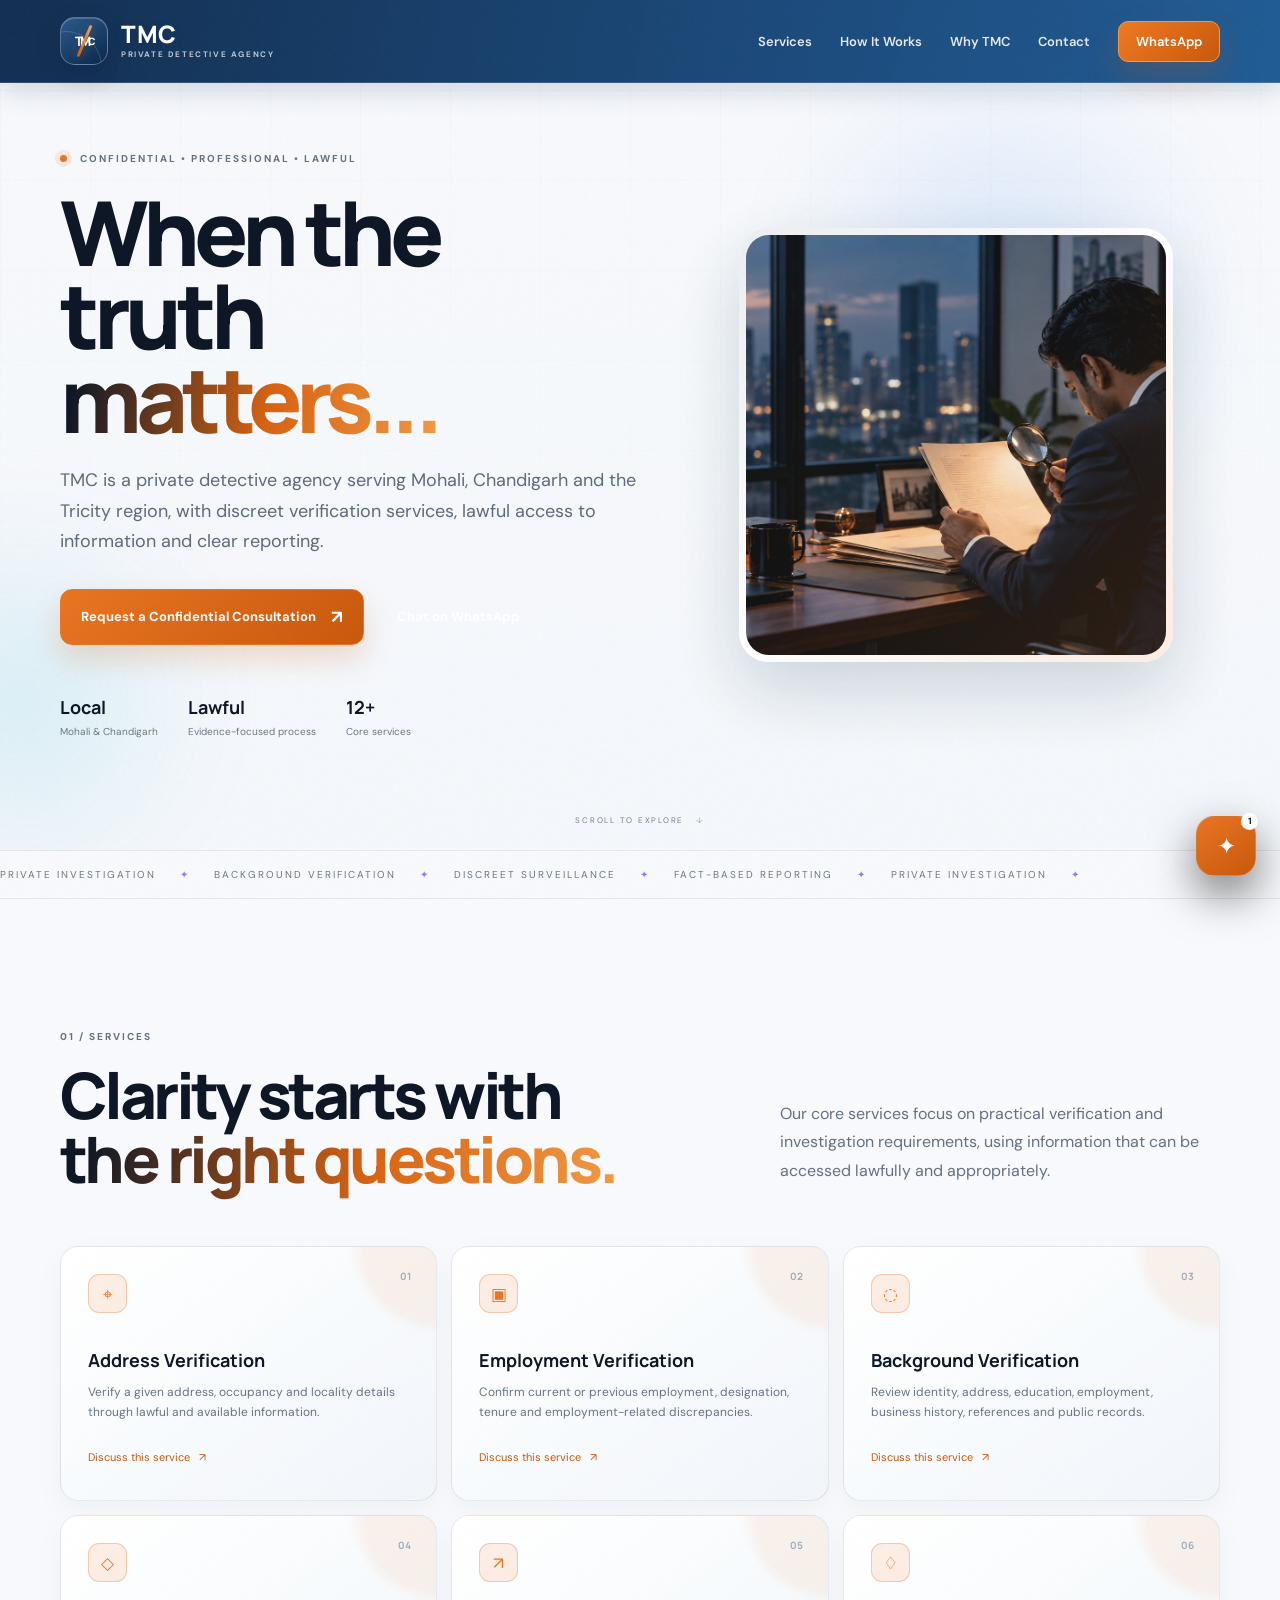
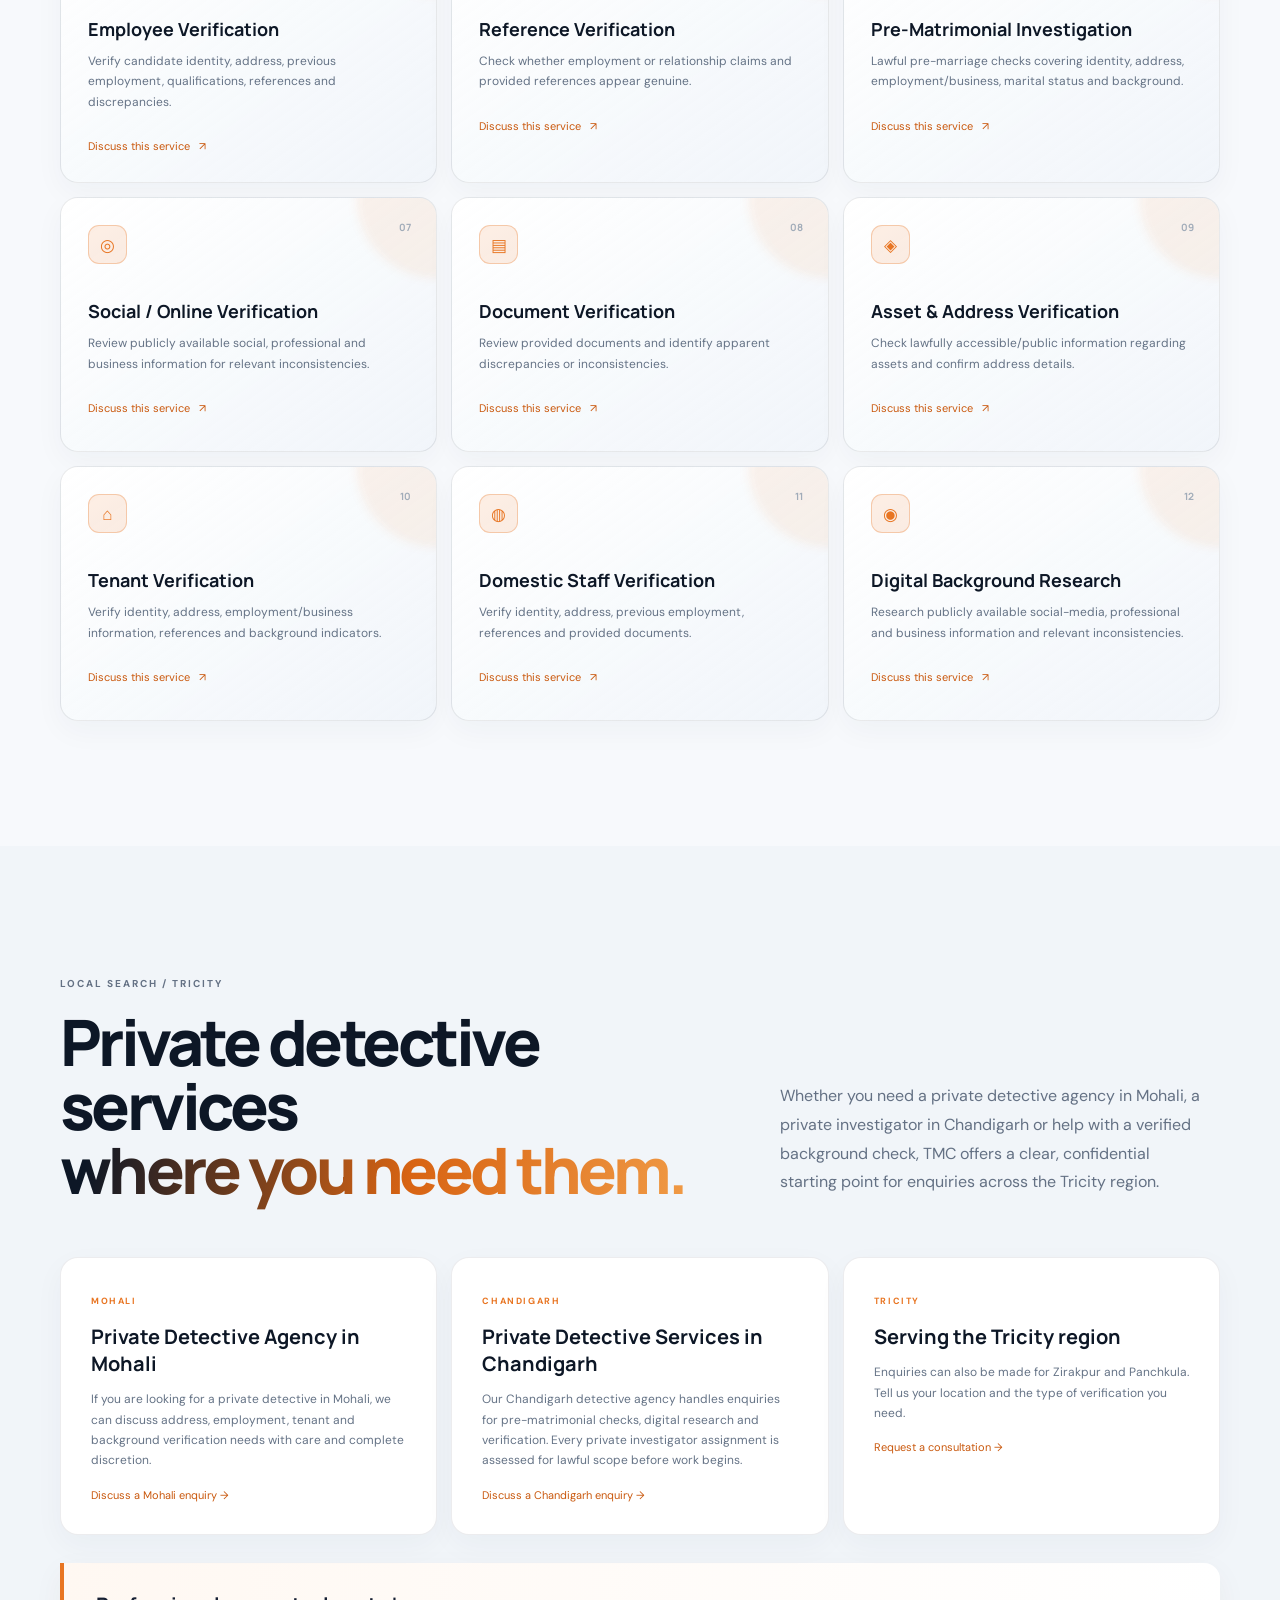
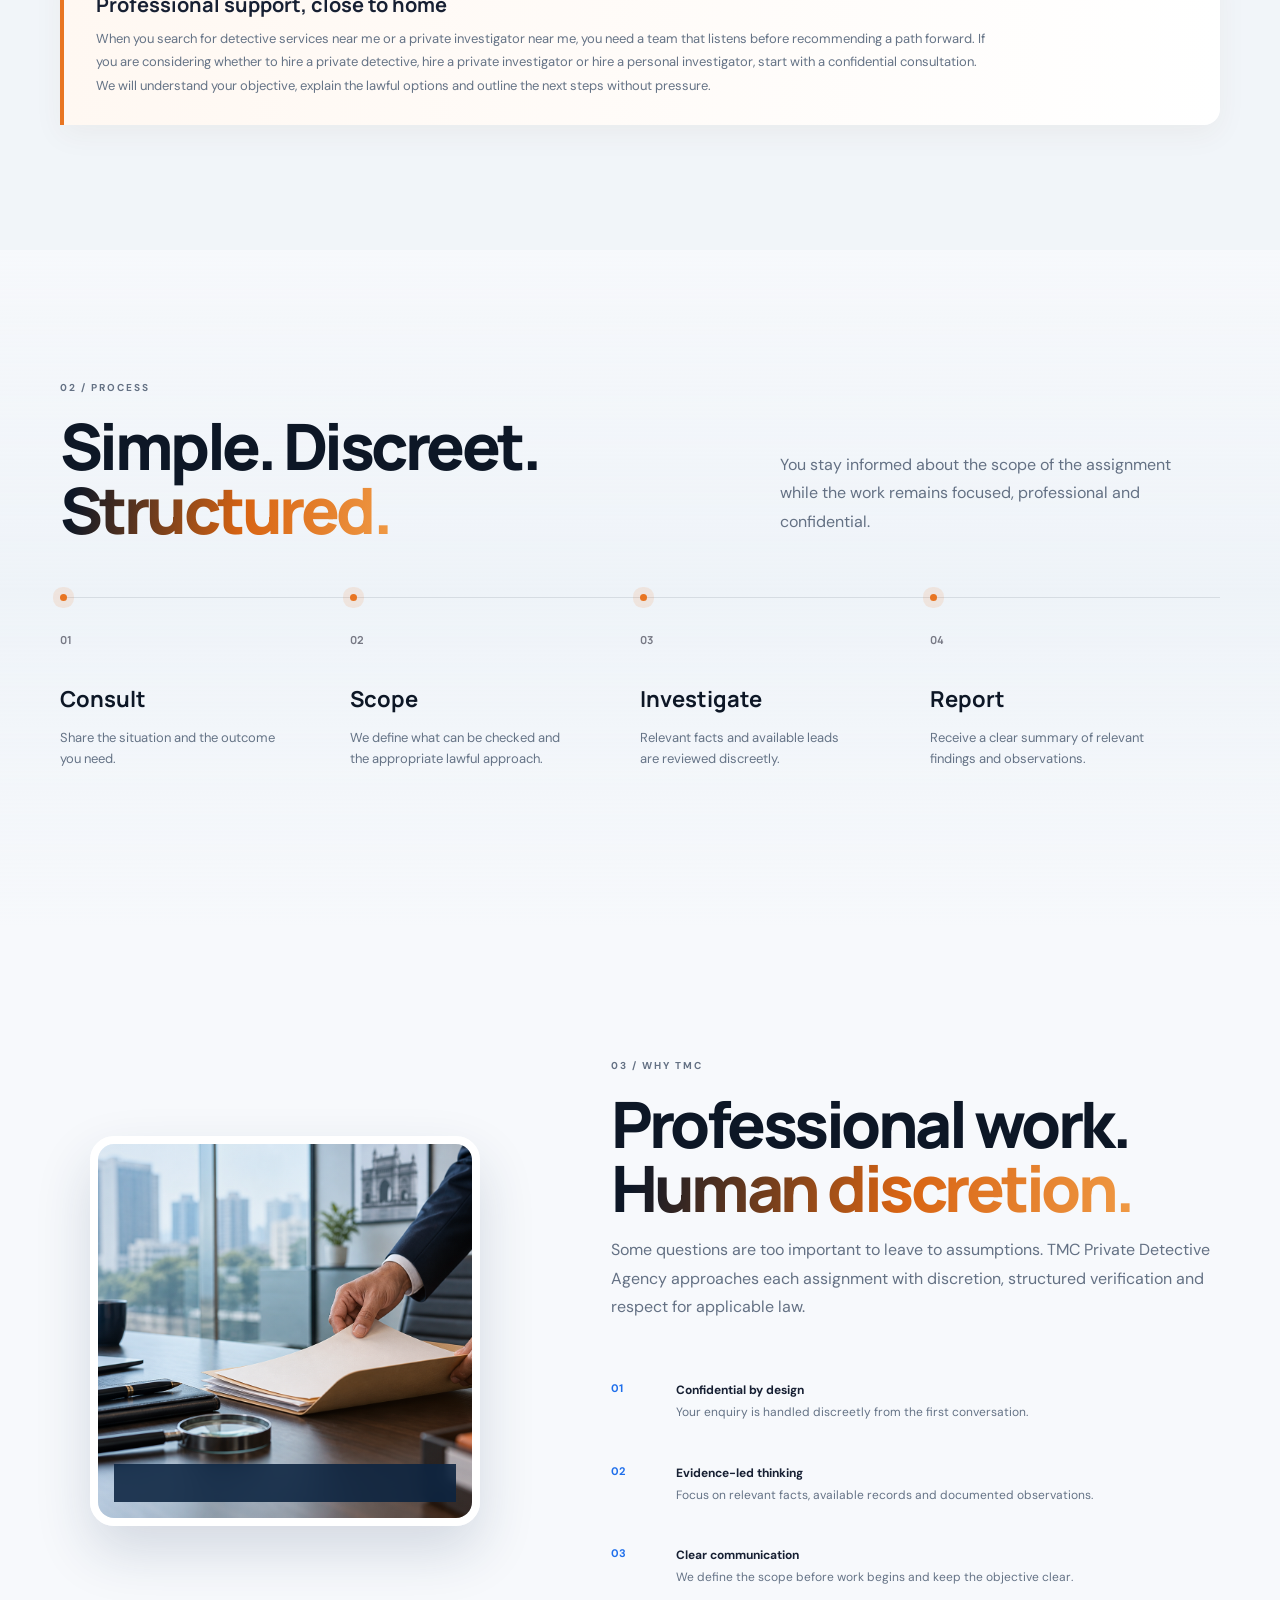
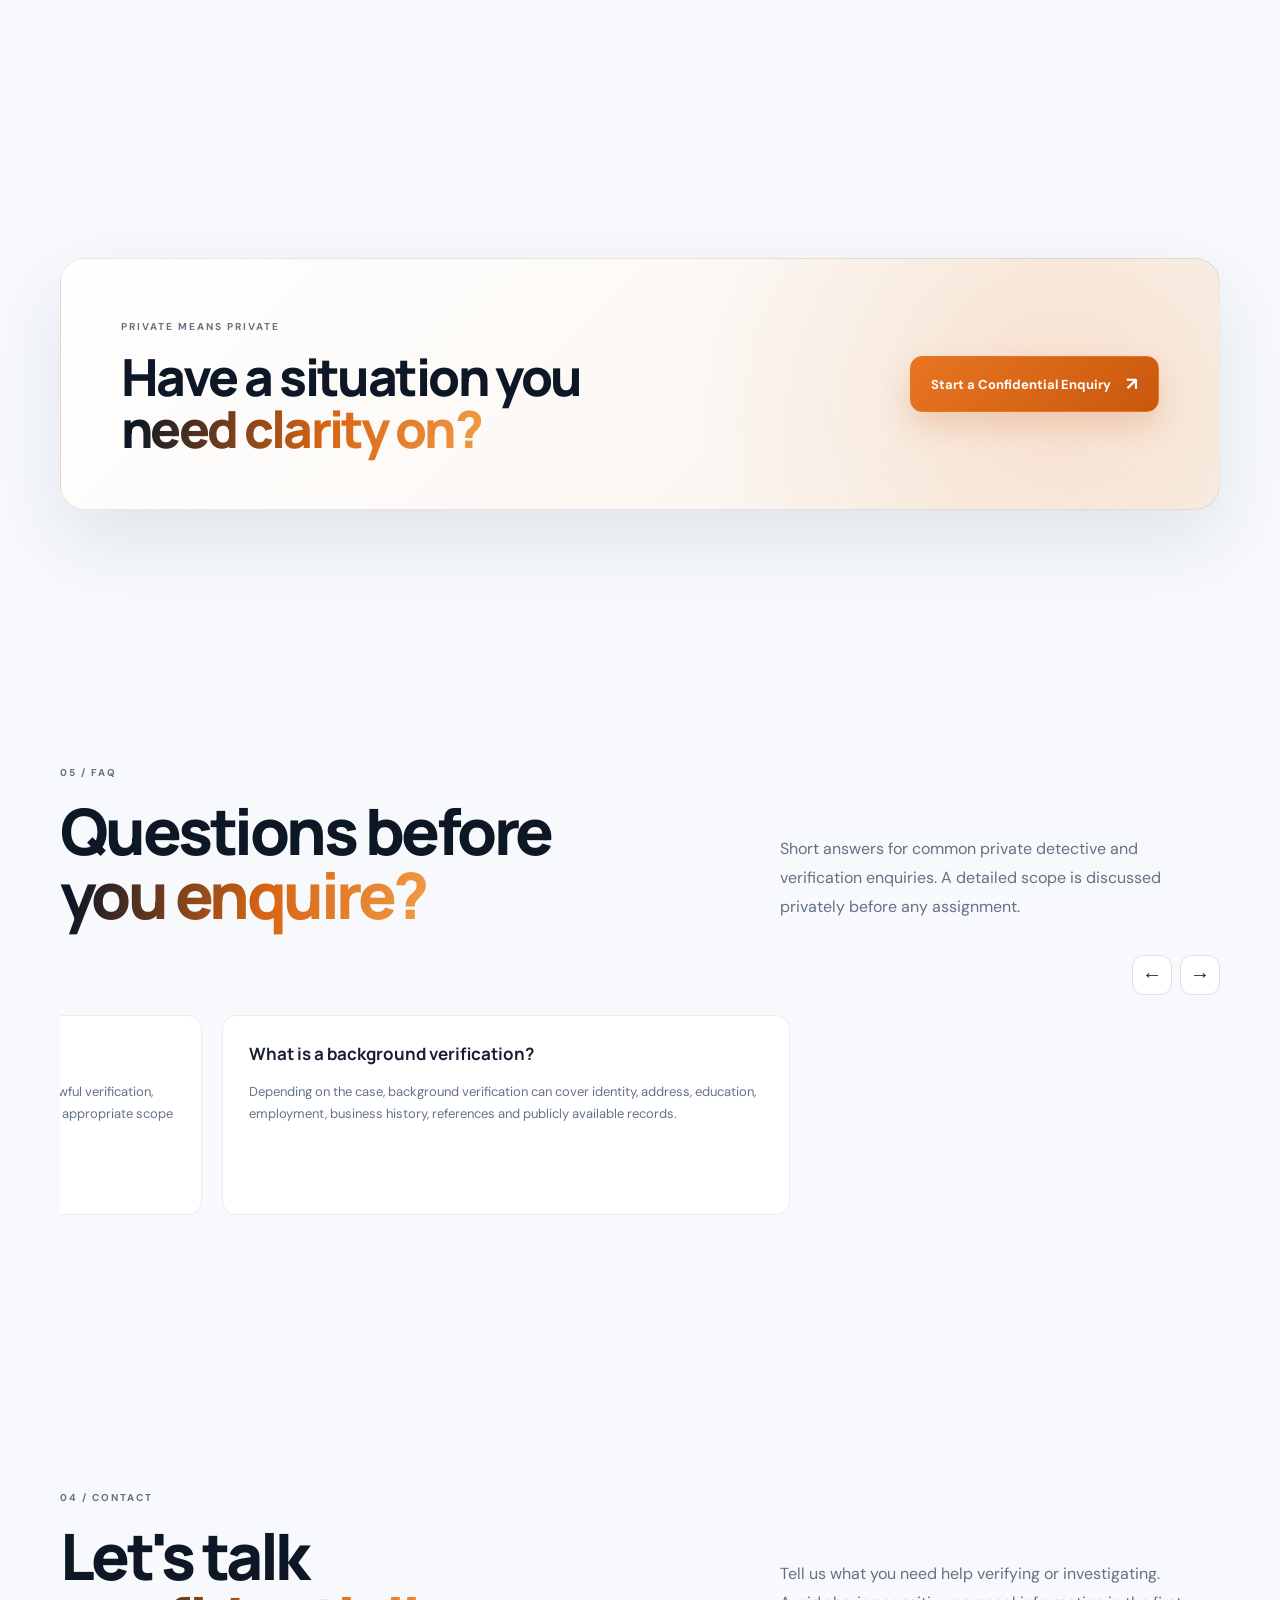
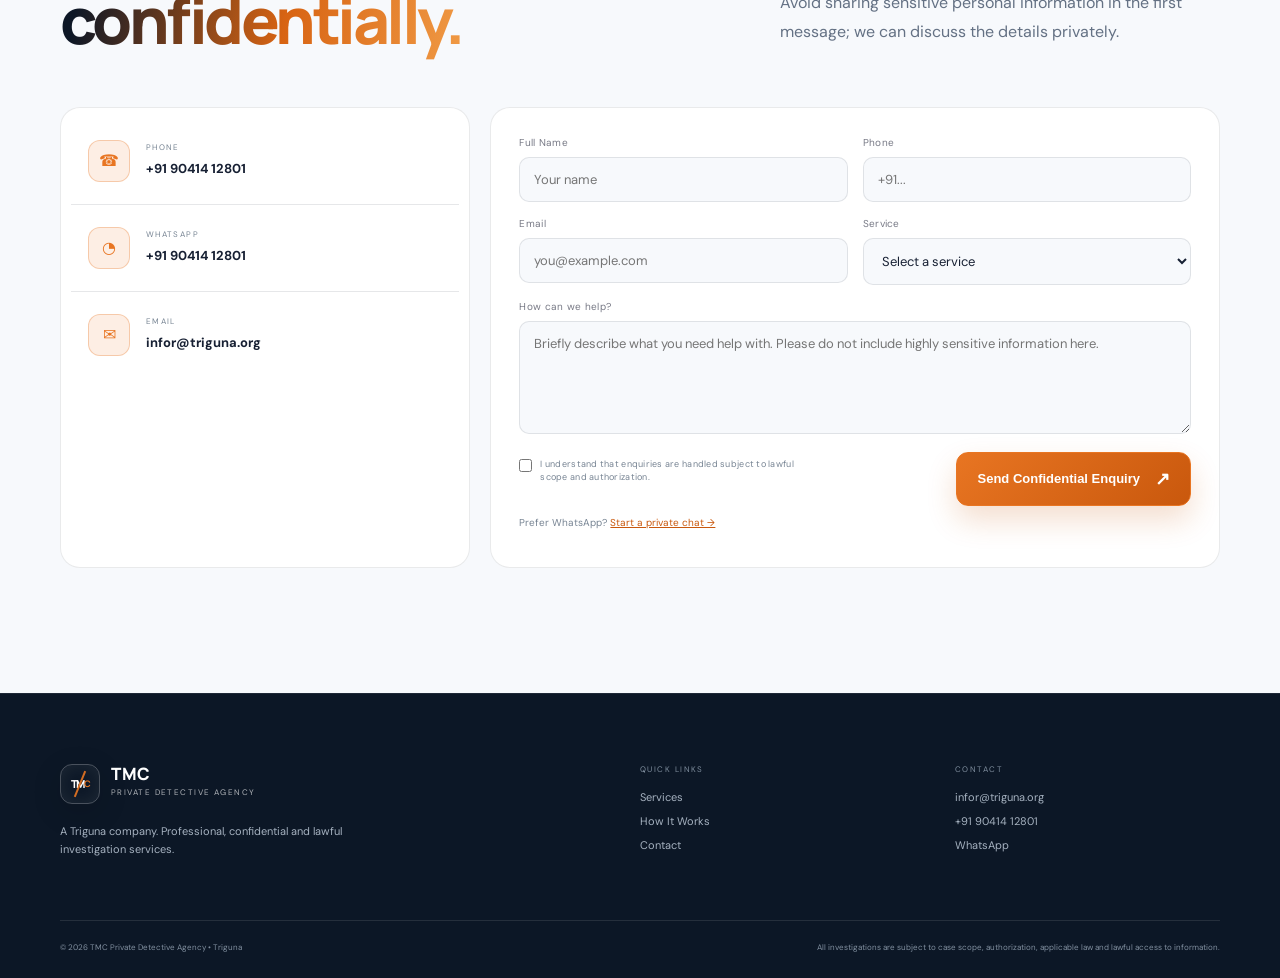
==== commit bcadebd5: "Update FAQ slider and remove office map" ====
--- a/index.html
+++ b/index.html
@@ -24,7 +24,6 @@
     "url":"https://www.triguna.org/",
     "email":"infor@triguna.org",
     "telephone":"+91 90414 12801",
-    "address":{"@type":"PostalAddress","streetAddress":"E-99, Phase-7, Industrial Area","addressLocality":"Mohali","addressRegion":"Punjab","addressCountry":"IN"},
     "areaServed":[
       {"@type":"City","name":"Mohali"},
       {"@type":"City","name":"Chandigarh"},
@@ -263,12 +262,16 @@
           <div><span class="eyebrow">05 / FAQ</span><h2>Questions before<br><em>you enquire?</em></h2></div>
           <p>Short answers for common private detective and verification enquiries. A detailed scope is discussed privately before any assignment.</p>
         </div>
-        <div class="faq-grid">
-          <details class="faq-item reveal"><summary>How do I hire a private detective?</summary><p>Start with a confidential enquiry through the form, phone or WhatsApp. Share only the basic situation initially; the team can then discuss the lawful scope, required information and next steps.</p></details>
-          <details class="faq-item reveal"><summary>Do you provide private detective services in Mohali?</summary><p>Yes. The website is designed for enquiries in Mohali and the wider Tricity region, including Chandigarh, Zirakpur and Panchkula.</p></details>
-          <details class="faq-item reveal"><summary>Can I hire a private investigator in Chandigarh?</summary><p>Yes. TMC accepts private investigator enquiries in Chandigarh for lawful verification, pre-matrimonial investigation and digital background research. The appropriate scope is confirmed privately before an assignment begins.</p></details>
-          <details class="faq-item reveal"><summary>What is a background verification?</summary><p>Depending on the case, background verification can cover identity, address, education, employment, business history, references and publicly available records.</p></details>
-          <details class="faq-item reveal"><summary>Can I request a verified background check?</summary><p>Yes. Tell us what needs to be verified and the purpose of the enquiry. We will explain what information can be checked lawfully and what documentation may be required.</p></details>
+        <div class="faq-slider-controls reveal" aria-label="FAQ slider controls">
+          <button type="button" class="faq-slider-button" data-faq-slide="prev" aria-label="Previous FAQ">←</button>
+          <button type="button" class="faq-slider-button" data-faq-slide="next" aria-label="Next FAQ">→</button>
+        </div>
+        <div class="faq-grid" id="faqSlider">
+          <article class="faq-item reveal"><h3>How do I hire a private detective?</h3><p>Start with a confidential enquiry through the form, phone or WhatsApp. Share only the basic situation initially; the team can then discuss the lawful scope, required information and next steps.</p></article>
+          <article class="faq-item reveal"><h3>Do you provide private detective services in Mohali?</h3><p>Yes. The website is designed for enquiries in Mohali and the wider Tricity region, including Chandigarh, Zirakpur and Panchkula.</p></article>
+          <article class="faq-item reveal"><h3>Can I hire a private investigator in Chandigarh?</h3><p>Yes. TMC accepts private investigator enquiries in Chandigarh for lawful verification, pre-matrimonial investigation and digital background research. The appropriate scope is confirmed privately before an assignment begins.</p></article>
+          <article class="faq-item reveal"><h3>What is a background verification?</h3><p>Depending on the case, background verification can cover identity, address, education, employment, business history, references and publicly available records.</p></article>
+          <article class="faq-item reveal"><h3>Can I request a verified background check?</h3><p>Yes. Tell us what needs to be verified and the purpose of the enquiry. We will explain what information can be checked lawfully and what documentation may be required.</p></article>
         </div>
       </div>
     </section>
@@ -284,7 +287,6 @@
             <a class="contact-item" href="tel:+919041412801"><span class="contact-icon">☎</span><div><small>PHONE</small><strong>+91 90414 12801</strong></div></a>
             <a class="contact-item" href="https://wa.me/919041412801" target="_blank" rel="noopener"><span class="contact-icon">◔</span><div><small>WHATSAPP</small><strong>+91 90414 12801</strong></div></a>
             <a class="contact-item" href="mailto:infor@triguna.org"><span class="contact-icon">✉</span><div><small>EMAIL</small><strong>infor@triguna.org</strong></div></a>
-            <div class="contact-item"><span class="contact-icon">⌖</span><div><small>OFFICE</small><strong>E-99, Phase-7, Industrial Area,<br>Mohali, Punjab</strong></div></div>
           </div>
 
           <form class="contact-form reveal" id="contactForm" action="contact.php" method="POST">
@@ -303,10 +305,6 @@
           </form>
         </div>
 
-        <div class="map-wrap reveal">
-          <div class="map-copy"><span class="eyebrow">FIND US</span><h3>E-99, Phase-7,<br>Industrial Area, Mohali</h3><p>Tap the map for directions.</p><a href="https://www.google.com/maps/search/?api=1&query=E-99%2C%20Phase-7%2C%20Industrial%20Area%2C%20Mohali" target="_blank" rel="noopener">Open in Google Maps ↗</a></div>
-          <iframe title="TMC Private Detective Agency location" src="https://www.google.com/maps?q=E-99%2C%20Phase-7%2C%20Industrial%20Area%2C%20Mohali&output=embed" loading="lazy" referrerpolicy="no-referrer-when-downgrade"></iframe>
-        </div>
       </div>
     </section>
   </main>
--- a/styles.css
+++ b/styles.css
@@ -1,4 +1,4 @@
-*{box-sizing:border-box}html{scroll-behavior:smooth}body{margin:0;background:#f7f9fc;color:#0d1726;font-family:"DM Sans",sans-serif;overflow-x:hidden}body:before{content:"";position:fixed;inset:0;background:radial-gradient(circle at 75% 12%,rgba(125,92,255,.10),transparent 30%),radial-gradient(circle at 15% 55%,rgba(0,213,255,.06),transparent 28%);pointer-events:none;z-index:-2}.noise{position:fixed;inset:0;opacity:.025;pointer-events:none;z-index:100;background-image:url("data:image/svg+xml,%3Csvg viewBox='0 0 180 180' xmlns='http://www.w3.org/2000/svg'%3E%3Cfilter id='n'%3E%3CfeTurbulence type='fractalNoise' baseFrequency='.9' numOctaves='4' stitchTiles='stitch'/%3E%3C/filter%3E%3Crect width='100%25' height='100%25' filter='url(%23n)' opacity='.5'/%3E%3C/svg%3E")}.container{width:min(1160px,calc(100% - 48px));margin:auto}.site-header{position:fixed;top:0;left:0;right:0;z-index:50;background:rgba(7,8,13,.64);backdrop-filter:blur(18px);border-bottom:1px solid rgba(255,255,255,.07)}.nav-wrap{height:82px;display:flex;align-items:center;justify-content:space-between}.brand{display:flex;align-items:center;gap:11px;color:#ffffff;text-decoration:none}.brand-mark{width:40px;height:40px;border:1px solid rgba(255,255,255,.2);border-radius:12px;display:flex;align-items:center;justify-content:center;font-family:Manrope;font-size:11px;font-weight:800;letter-spacing:-2px;position:relative;box-shadow:inset 0 0 20px rgba(255,255,255,.04),0 8px 30px rgba(0,0,0,.2)}.brand-mark i{position:absolute;width:2px;height:28px;background:#1f6feb;transform:rotate(22deg);opacity:.9}.brand-mark b{font-size:9px;color:#1f6feb;margin-left:1px}.brand-text{display:flex;flex-direction:column}.brand-text strong{font:800 17px/1 Manrope;letter-spacing:.04em}.brand-text small{font-size:7px;letter-spacing:.18em;color:#6b7788;margin-top:5px}.nav{display:flex;align-items:center;gap:28px}.nav a{color:#596779;text-decoration:none;font-size:13px;font-weight:600;transition:.25s}.nav a:hover{color:#ffffff}.nav .nav-cta{color:#ffffff;border:1px solid rgba(255,255,255,.16);padding:11px 17px;border-radius:10px;background:rgba(255,255,255,.06)}.menu-toggle{display:none;background:none;border:0}.hero{min-height:850px;position:relative;display:flex;align-items:center;padding:120px 0 80px;overflow:hidden}.grid-lines{position:absolute;inset:0;opacity:.18;background-image:linear-gradient(rgba(255,255,255,.045) 1px,transparent 1px),linear-gradient(90deg,rgba(255,255,255,.045) 1px,transparent 1px);background-size:90px 90px;mask-image:linear-gradient(to bottom,black,transparent 85%)}.hero-grid{display:grid;grid-template-columns:1.05fr .95fr;align-items:center;gap:50px;position:relative;z-index:2}.eyebrow{font-size:10px;letter-spacing:.2em;color:#647184;font-weight:700}.pulse{display:inline-block;width:7px;height:7px;border-radius:50%;background:#9d7cff;box-shadow:0 0 0 5px rgba(157,124,255,.1);margin-right:9px}.hero h1{font:800 clamp(58px,7vw,96px)/.93 Manrope;margin:25px 0;color:#ffffff;letter-spacing:-.065em}.hero h1 em,.section-head h2 em,.about-copy h2 em,.cta-box h2 em{font-style:normal;background:linear-gradient(100deg,#ffffff,#1f6feb 45%,#11a8c8);-webkit-background-clip:text;background-clip:text;color:transparent}.dot{color:#1f6feb}.hero-lead{max-width:580px;color:#5d6b7c;font-size:18px;line-height:1.7}.hero-actions{display:flex;gap:12px;flex-wrap:wrap;margin:32px 0}.btn{display:inline-flex;align-items:center;justify-content:center;gap:15px;padding:15px 20px;border-radius:12px;text-decoration:none;font-weight:700;font-size:13px;border:1px solid transparent;cursor:pointer}.btn span{font-size:18px}.btn-primary{background:#ffffff;color:#ffffff;box-shadow:0 15px 40px rgba(255,255,255,.10)}.btn-primary:hover{transform:translateY(-2px);box-shadow:0 20px 50px rgba(255,255,255,.16)}.btn-ghost{color:#ffffff;border-color:rgba(255,255,255,.14);background:rgba(255,255,255,.035)}.trust-row{display:flex;gap:30px;margin-top:50px}.trust-row div{display:flex;flex-direction:column;gap:6px}.trust-row strong{font:700 18px Manrope}.trust-row span{font-size:10px;color:#697789}.hero-visual{height:520px;display:grid;place-items:center}.scene{width:470px;height:470px;position:relative;perspective:1000px}.ring{position:absolute;inset:50%;border:1px solid rgba(167,139,250,.28);border-radius:50%;transform-style:preserve-3d}.ring-a{width:390px;height:390px;margin:-195px;transform:rotateX(68deg) rotateZ(16deg);box-shadow:0 0 80px rgba(120,91,255,.10);animation:spin 18s linear infinite}.ring-b{width:310px;height:310px;margin:-155px;transform:rotateY(68deg) rotateZ(-25deg);border-color:rgba(105,225,255,.2);animation:spin 14s linear infinite reverse}.glass-card{background:linear-gradient(145deg,rgba(255,255,255,.11),rgba(255,255,255,.025));border:1px solid rgba(255,255,255,.17);box-shadow:0 35px 80px rgba(0,0,0,.45),inset 0 1px rgba(255,255,255,.12);backdrop-filter:blur(20px)}.main-card{position:absolute;width:300px;height:360px;left:85px;top:55px;border-radius:28px;padding:20px;transform:rotateY(-14deg) rotateX(8deg) rotateZ(2deg);animation:float 6s ease-in-out infinite}.card-top{display:flex;align-items:center;gap:7px;color:#888995;font-size:8px;letter-spacing:.16em}.mini-dot{width:6px;height:6px;border-radius:50%;background:#1f6feb}.case-code{margin-left:auto}.lens{height:190px;margin:27px 0 22px;border-radius:20px;background:radial-gradient(circle at 50% 48%,rgba(167,139,250,.25),transparent 23%),radial-gradient(circle at 50% 50%,#10131d 0 34%,#0f1724 35% 54%,#151822 55% 56%,#0b0d12 57%);position:relative;overflow:hidden;box-shadow:inset 0 0 50px #000}.lens:before{content:"";position:absolute;inset:20%;border:1px solid rgba(167,139,250,.35);border-radius:50%;box-shadow:0 0 50px rgba(167,139,250,.12)}.lens-core{position:absolute;width:50px;height:50px;border-radius:50%;left:calc(50% - 25px);top:calc(50% - 25px);background:radial-gradient(circle,#b9a4ff 0 3%,#312553 4% 25%,#111b2b 55%);box-shadow:0 0 35px #8b70ff55}.scan{position:absolute;height:1px;left:0;right:0;top:46%;background:linear-gradient(90deg,transparent,#9e86ff,transparent);animation:scan 2.6s ease-in-out infinite}.signal{height:30px;display:flex;align-items:end;gap:5px}.signal span{width:8px;border-radius:5px 5px 1px 1px;background:#8e75ff44}.signal span:nth-child(1){height:10px}.signal span:nth-child(2){height:18px}.signal span:nth-child(3){height:27px;background:#1f6feb}.signal span:nth-child(4){height:20px}.signal span:nth-child(5){height:13px}.card-meta{display:flex;justify-content:space-between;margin-top:20px}.card-meta div{display:flex;flex-direction:column;gap:5px}.card-meta small{font-size:7px;color:#778493;letter-spacing:.14em}.card-meta strong{font-size:10px;letter-spacing:.08em}.float-tag{position:absolute;padding:11px 13px;border:1px solid rgba(255,255,255,.13);background:rgba(12,13,20,.72);backdrop-filter:blur(15px);border-radius:10px;font-size:8px;letter-spacing:.15em;box-shadow:0 15px 30px #0004}.float-tag b{color:#1f6feb;margin-left:7px}.tag-one{top:70px;right:0}.tag-two{bottom:110px;left:0}.tag-three{bottom:45px;right:15px}.hero-orb{position:absolute;border-radius:50%;filter:blur(70px);opacity:.16}.orb-one{width:300px;height:300px;background:#1f6feb;top:140px;right:10%}.orb-two{width:240px;height:240px;background:#11a8c8;bottom:30px;left:-100px}.scroll-note{position:absolute;bottom:25px;left:50%;transform:translateX(-50%);font-size:8px;letter-spacing:.22em;color:#718094}.scroll-note span{margin-left:8px;color:#aaa}.ticker{border-block:1px solid rgba(255,255,255,.06);overflow:hidden;white-space:nowrap;padding:17px 0;color:#6a7788;font-size:10px;letter-spacing:.2em}.ticker-track{display:flex;gap:24px;width:max-content;animation:ticker 35s linear infinite}.ticker i{color:#8f78ff;font-style:normal}.section{padding:125px 0}.section-head{display:grid;grid-template-columns:1.2fr .8fr;gap:60px;align-items:end;margin-bottom:55px}.section-head h2,.about-copy h2{font:800 clamp(40px,5vw,66px)/1 Manrope;letter-spacing:-.055em;margin:18px 0 0}.section-head>p{color:#647184;line-height:1.8;max-width:420px;margin:0 0 5px}.services-grid{display:grid;grid-template-columns:repeat(3,1fr);gap:14px}.service-card{min-height:255px;padding:27px;border:1px solid rgba(255,255,255,.08);background:linear-gradient(145deg,rgba(255,255,255,.055),rgba(255,255,255,.018));border-radius:18px;position:relative;overflow:hidden;transition:.35s}.service-card:before{content:"";position:absolute;width:160px;height:160px;border-radius:50%;right:-80px;top:-80px;background:#1f6feb1a;filter:blur(5px);transition:.4s}.service-card:hover{transform:translateY(-7px);border-color:#1f6feb44;box-shadow:0 25px 60px #0005}.service-card:hover:before{transform:scale(1.8)}.service-number{position:absolute;top:22px;right:25px;color:#a1acb9;font:700 10px Manrope}.service-icon{width:39px;height:39px;border-radius:11px;border:1px solid #1f6feb33;display:grid;place-items:center;color:#1f6feb;background:#1f6feb0d;font-size:17px;margin-bottom:35px}.service-card h3{font:700 18px Manrope;margin:0 0 10px}.service-card p{font-size:12px;line-height:1.7;color:#657386;margin:0 0 22px}.service-card a{font-size:11px;color:#1f6feb;text-decoration:none}.service-card a span{margin-left:6px}.process-section{background:linear-gradient(180deg,transparent,#ffffff,transparent)}.process-line{display:grid;grid-template-columns:repeat(4,1fr);border-top:1px solid rgba(255,255,255,.1)}.process-step{padding:30px 22px 20px 0;position:relative}.process-step:before{content:"";position:absolute;width:7px;height:7px;border-radius:50%;background:#1f6feb;top:-4px;box-shadow:0 0 0 7px #1f6feb12}.process-step span{font:700 11px Manrope;color:#777985}.process-step h3{font:700 22px Manrope;margin:35px 0 8px}.process-step p{color:#7e8089;font-size:13px;line-height:1.65;max-width:220px}.about-grid{display:grid;grid-template-columns:.85fr 1.15fr;gap:100px;align-items:center}.about-visual{height:430px;display:grid;place-items:center;perspective:900px}.cube{width:180px;height:180px;position:relative;transform-style:preserve-3d;transform:rotateX(-18deg) rotateY(30deg) rotateZ(-5deg);animation:cube 12s linear infinite}.face{position:absolute;width:180px;height:180px;display:grid;place-items:center;font:800 25px Manrope;letter-spacing:.08em;background:linear-gradient(145deg,#e9eef5,#090a0e);border:1px solid #1f6feb44;box-shadow:inset 0 0 45px #1f6feb08}.front{transform:translateZ(90px)}.back{transform:rotateY(180deg) translateZ(90px)}.right{transform:rotateY(90deg) translateZ(90px)}.left{transform:rotateY(-90deg) translateZ(90px)}.top{transform:rotateX(90deg) translateZ(90px)}.bottom{transform:rotateX(-90deg) translateZ(90px)}.about-copy .large{font-size:16px;line-height:1.8;color:#999aa5;max-width:650px}.feature-list{margin-top:38px;border-top:1px solid #ffffff10}.feature-list div{display:grid;grid-template-columns:50px 1fr;gap:15px;padding:20px 0;border-bottom:1px solid #ffffff10}.feature-list b{color:#1f6feb;font-size:11px}.feature-list span{font-size:12px;color:#657386;line-height:1.6}.feature-list strong{display:block;color:#172033;margin-bottom:3px}.cta-box{border:1px solid rgba(255,255,255,.1);border-radius:25px;padding:55px 60px;display:flex;align-items:center;justify-content:space-between;gap:30px;background:radial-gradient(circle at 85% 50%,#1f6feb13,transparent 35%),linear-gradient(135deg,#eef3f8,#f2f5f8);box-shadow:0 30px 80px #0005}.cta-box h2{font:800 clamp(35px,4vw,54px)/1 Manrope;letter-spacing:-.05em;margin:16px 0 0}.contact-grid{display:grid;grid-template-columns:.72fr 1.28fr;gap:20px}.contact-info{border:1px solid #ffffff0d;border-radius:20px;padding:10px;background:#ffffff}.contact-item{display:flex;gap:16px;align-items:center;padding:22px 17px;border-bottom:1px solid #ffffff0a;text-decoration:none;color:#ffffff}.contact-item:last-child{border-bottom:0}.contact-icon{width:42px;height:42px;border:1px solid #1f6feb2e;background:#1f6feb09;color:#1f6feb;border-radius:12px;display:grid;place-items:center}.contact-item small{display:block;color:#778493;font-size:8px;letter-spacing:.17em;margin-bottom:5px}.contact-item strong{font-size:13px;line-height:1.5}.contact-form{border:1px solid #ffffff0d;border-radius:20px;padding:28px;background:#ffffff}.form-row{display:grid;grid-template-columns:1fr 1fr;gap:15px}label{font-size:10px;color:#777985;display:block;margin-bottom:15px;letter-spacing:.03em}input,select,textarea{width:100%;margin-top:8px;border:1px solid #ffffff10;background:#f7f9fc;color:#eee;border-radius:10px;padding:13px 14px;outline:none;font:13px "DM Sans"}input:focus,select:focus,textarea:focus{border-color:#1f6feb66;box-shadow:0 0 0 3px #1f6feb0a}select{appearance:auto}textarea{resize:vertical}.form-bottom{display:flex;align-items:center;justify-content:space-between;gap:20px}.check{display:flex;align-items:flex-start;gap:8px;font-size:9px;line-height:1.5;color:#778493;max-width:300px}.check input{width:auto;margin:1px 0}.form-note{font-size:10px;color:#778493}.form-note a{color:#1f6feb}.map-wrap{margin-top:20px;min-height:330px;border:1px solid #ffffff0d;border-radius:20px;overflow:hidden;position:relative;background:#ffffff}.map-wrap iframe{width:100%;height:330px;border:0;filter:grayscale(1) invert(.92) hue-rotate(180deg) brightness(.75) contrast(1.15)}.map-copy{position:absolute;z-index:2;left:25px;top:25px;padding:22px;background:#ffffffdd;backdrop-filter:blur(14px);border:1px solid #ffffff14;border-radius:15px;max-width:280px;box-shadow:0 20px 50px #0007}.map-copy h3{font:700 22px Manrope;line-height:1.15;margin:13px 0}.map-copy p{font-size:10px;color:#777985}.map-copy a{font-size:10px;color:#1f6feb;text-decoration:none}.footer{padding:70px 0 25px;border-top:1px solid #ffffff0a;background:#eef2f6}.footer-grid{display:grid;grid-template-columns:2fr 1fr 1fr;gap:50px}.footer p{max-width:330px;color:#6b7788;font-size:11px;line-height:1.7;margin-top:18px}.footer-grid>div:not(:first-child){display:flex;flex-direction:column;gap:10px}.footer-grid small{color:#6b7788;font-size:8px;letter-spacing:.18em;margin-bottom:6px}.footer-grid a:not(.brand){color:#667587;text-decoration:none;font-size:11px}.footer-bottom{border-top:1px solid #ffffff0a;margin-top:50px;padding-top:20px;display:flex;justify-content:space-between;gap:30px;color:#738092;font-size:8px;line-height:1.5}.chat-launcher{position:fixed;right:24px;bottom:24px;width:60px;height:60px;border:1px solid #ffffff22;border-radius:18px;background:linear-gradient(145deg,#1f6feb,#1757b8);color:#ffffff;z-index:80;box-shadow:0 18px 45px #0008;cursor:pointer;font-size:23px}.chat-launcher i{position:absolute;right:-3px;top:-4px;width:17px;height:17px;border-radius:50%;background:#ffffff;color:#17131f;font:700 9px/17px "DM Sans";font-style:normal}.chatbot{position:fixed;right:24px;bottom:96px;width:350px;height:480px;background:#ffffff;border:1px solid #ffffff16;border-radius:20px;z-index:79;box-shadow:0 30px 90px #000b;display:none;overflow:hidden}.chatbot.open{display:flex;flex-direction:column;animation:pop .25s ease}.chat-head{padding:17px 18px;display:flex;justify-content:space-between;align-items:center;border-bottom:1px solid #ffffff0d;background:#eef3f8}.chat-head strong{display:block;font:700 13px Manrope}.chat-head small{font-size:9px;color:#6f717c}.chat-head button{background:none;border:0;color:#777985;font-size:23px;cursor:pointer}.chat-messages{padding:17px;flex:1;overflow:auto;display:flex;flex-direction:column;gap:10px}.bot-msg,.user-msg{max-width:85%;padding:10px 12px;border-radius:12px;font-size:11px;line-height:1.55}.bot-msg{background:#e9eef5;color:#c7c8d0;align-self:flex-start}.user-msg{background:#1f6feb;color:#ffffff;align-self:flex-end}.chat-quick{display:flex;gap:6px;padding:0 12px 10px;overflow:auto}.chat-quick button{white-space:nowrap;background:#ffffff07;border:1px solid #ffffff10;color:#9d9eaa;border-radius:20px;padding:7px 9px;font-size:9px;cursor:pointer}.chatbot form{display:flex;border-top:1px solid #ffffff0d;padding:10px;gap:7px}.chatbot form input{margin:0}.chatbot form button{width:42px;border:0;border-radius:10px;background:#1f6feb;color:#08080d;font-weight:800}.reveal{opacity:0;transform:translateY(25px);transition:opacity .7s ease,transform .7s ease}.reveal.visible{opacity:1;transform:none}@keyframes float{0%,100%{transform:rotateY(-14deg) rotateX(8deg) rotateZ(2deg) translateY(0)}50%{transform:rotateY(-10deg) rotateX(5deg) rotateZ(1deg) translateY(-12px)}}@keyframes spin{to{transform:rotateX(68deg) rotateZ(376deg)}}@keyframes scan{0%,100%{top:25%;opacity:0}20%{opacity:1}50%{top:80%;opacity:.6}80%{opacity:1}}@keyframes cube{to{transform:rotateX(342deg) rotateY(390deg) rotateZ(355deg)}}@keyframes ticker{to{transform:translateX(-50%)}}@keyframes pop{from{opacity:0;transform:translateY(10px) scale(.97)}to{opacity:1;transform:none}}@media(max-width:900px){.nav{gap:15px}.hero-grid{grid-template-columns:1fr}.hero{min-height:auto;padding-top:145px}.hero-visual{height:480px}.section-head{grid-template-columns:1fr;gap:15px}.services-grid{grid-template-columns:1fr 1fr}.about-grid{grid-template-columns:1fr;gap:30px}.about-visual{height:330px}.contact-grid{grid-template-columns:1fr}.process-line{grid-template-columns:1fr 1fr}.footer-grid{grid-template-columns:1fr 1fr}.footer-grid>div:first-child{grid-column:1/-1}}@media(max-width:650px){.container{width:min(100% - 30px,1160px)}.nav{display:none;position:absolute;top:81px;left:15px;right:15px;padding:18px;background:#ffffff;border:1px solid #ffffff12;border-radius:15px;flex-direction:column;align-items:stretch}.nav.open{display:flex}.nav a{padding:8px}.menu-toggle{display:flex;flex-direction:column;gap:5px}.menu-toggle span{width:24px;height:1px;background:#172033}.hero h1{font-size:58px}.hero-lead{font-size:15px}.trust-row{gap:14px;flex-wrap:wrap}.trust-row div{min-width:90px}.scene{transform:scale(.75);transform-origin:center}.hero-visual{height:390px}.services-grid{grid-template-columns:1fr}.process-line{grid-template-columns:1fr}.cta-box{padding:35px 25px;flex-direction:column;align-items:flex-start}.form-row{grid-template-columns:1fr}.form-bottom{align-items:flex-start;flex-direction:column}.footer-grid{grid-template-columns:1fr}.footer-bottom{flex-direction:column}.chatbot{right:12px;left:12px;width:auto;bottom:88px}.chat-launcher{right:15px;bottom:15px}.map-copy{right:15px;left:15px;max-width:none}.map-wrap iframe{height:390px}.map-wrap{min-height:390px}}
+*{box-sizing:border-box}html{scroll-behavior:smooth}body{margin:0;background:#f7f9fc;color:#0d1726;font-family:"DM Sans",sans-serif;overflow-x:hidden}body:before{content:"";position:fixed;inset:0;background:radial-gradient(circle at 75% 12%,rgba(125,92,255,.10),transparent 30%),radial-gradient(circle at 15% 55%,rgba(0,213,255,.06),transparent 28%);pointer-events:none;z-index:-2}.noise{position:fixed;inset:0;opacity:.025;pointer-events:none;z-index:100;background-image:url("data:image/svg+xml,%3Csvg viewBox='0 0 180 180' xmlns='http://www.w3.org/2000/svg'%3E%3Cfilter id='n'%3E%3CfeTurbulence type='fractalNoise' baseFrequency='.9' numOctaves='4' stitchTiles='stitch'/%3E%3C/filter%3E%3Crect width='100%25' height='100%25' filter='url(%23n)' opacity='.5'/%3E%3C/svg%3E")}.container{width:min(1160px,calc(100% - 48px));margin:auto}.site-header{position:fixed;top:0;left:0;right:0;z-index:50;background:rgba(7,8,13,.64);backdrop-filter:blur(18px);border-bottom:1px solid rgba(255,255,255,.07)}.nav-wrap{height:82px;display:flex;align-items:center;justify-content:space-between}.brand{display:flex;align-items:center;gap:11px;color:#ffffff;text-decoration:none}.brand-mark{width:40px;height:40px;border:1px solid rgba(255,255,255,.2);border-radius:12px;display:flex;align-items:center;justify-content:center;font-family:Manrope;font-size:11px;font-weight:800;letter-spacing:-2px;position:relative;box-shadow:inset 0 0 20px rgba(255,255,255,.04),0 8px 30px rgba(0,0,0,.2)}.brand-mark i{position:absolute;width:2px;height:28px;background:#1f6feb;transform:rotate(22deg);opacity:.9}.brand-mark b{font-size:9px;color:#1f6feb;margin-left:1px}.brand-text{display:flex;flex-direction:column}.brand-text strong{font:800 17px/1 Manrope;letter-spacing:.04em}.brand-text small{font-size:7px;letter-spacing:.18em;color:#6b7788;margin-top:5px}.nav{display:flex;align-items:center;gap:28px}.nav a{color:#596779;text-decoration:none;font-size:13px;font-weight:600;transition:.25s}.nav a:hover{color:#ffffff}.nav .nav-cta{color:#ffffff;border:1px solid rgba(255,255,255,.16);padding:11px 17px;border-radius:10px;background:rgba(255,255,255,.06)}.menu-toggle{display:none;background:none;border:0}.hero{min-height:850px;position:relative;display:flex;align-items:center;padding:120px 0 80px;overflow:hidden}.grid-lines{position:absolute;inset:0;opacity:.18;background-image:linear-gradient(rgba(255,255,255,.045) 1px,transparent 1px),linear-gradient(90deg,rgba(255,255,255,.045) 1px,transparent 1px);background-size:90px 90px;mask-image:linear-gradient(to bottom,black,transparent 85%)}.hero-grid{display:grid;grid-template-columns:1.05fr .95fr;align-items:center;gap:50px;position:relative;z-index:2}.eyebrow{font-size:10px;letter-spacing:.2em;color:#647184;font-weight:700}.pulse{display:inline-block;width:7px;height:7px;border-radius:50%;background:#9d7cff;box-shadow:0 0 0 5px rgba(157,124,255,.1);margin-right:9px}.hero h1{font:800 clamp(58px,7vw,96px)/.93 Manrope;margin:25px 0;color:#ffffff;letter-spacing:-.065em}.hero h1 em,.section-head h2 em,.about-copy h2 em,.cta-box h2 em{font-style:normal;background:linear-gradient(100deg,#ffffff,#1f6feb 45%,#11a8c8);-webkit-background-clip:text;background-clip:text;color:transparent}.dot{color:#1f6feb}.hero-lead{max-width:580px;color:#5d6b7c;font-size:18px;line-height:1.7}.hero-actions{display:flex;gap:12px;flex-wrap:wrap;margin:32px 0}.btn{display:inline-flex;align-items:center;justify-content:center;gap:15px;padding:15px 20px;border-radius:12px;text-decoration:none;font-weight:700;font-size:13px;border:1px solid transparent;cursor:pointer}.btn span{font-size:18px}.btn-primary{background:#ffffff;color:#ffffff;box-shadow:0 15px 40px rgba(255,255,255,.10)}.btn-primary:hover{transform:translateY(-2px);box-shadow:0 20px 50px rgba(255,255,255,.16)}.btn-ghost{color:#ffffff;border-color:rgba(255,255,255,.14);background:rgba(255,255,255,.035)}.trust-row{display:flex;gap:30px;margin-top:50px}.trust-row div{display:flex;flex-direction:column;gap:6px}.trust-row strong{font:700 18px Manrope}.trust-row span{font-size:10px;color:#697789}.hero-visual{height:520px;display:grid;place-items:center}.scene{width:470px;height:470px;position:relative;perspective:1000px}.ring{position:absolute;inset:50%;border:1px solid rgba(167,139,250,.28);border-radius:50%;transform-style:preserve-3d}.ring-a{width:390px;height:390px;margin:-195px;transform:rotateX(68deg) rotateZ(16deg);box-shadow:0 0 80px rgba(120,91,255,.10);animation:spin 18s linear infinite}.ring-b{width:310px;height:310px;margin:-155px;transform:rotateY(68deg) rotateZ(-25deg);border-color:rgba(105,225,255,.2);animation:spin 14s linear infinite reverse}.glass-card{background:linear-gradient(145deg,rgba(255,255,255,.11),rgba(255,255,255,.025));border:1px solid rgba(255,255,255,.17);box-shadow:0 35px 80px rgba(0,0,0,.45),inset 0 1px rgba(255,255,255,.12);backdrop-filter:blur(20px)}.main-card{position:absolute;width:300px;height:360px;left:85px;top:55px;border-radius:28px;padding:20px;transform:rotateY(-14deg) rotateX(8deg) rotateZ(2deg);animation:float 6s ease-in-out infinite}.card-top{display:flex;align-items:center;gap:7px;color:#888995;font-size:8px;letter-spacing:.16em}.mini-dot{width:6px;height:6px;border-radius:50%;background:#1f6feb}.case-code{margin-left:auto}.lens{height:190px;margin:27px 0 22px;border-radius:20px;background:radial-gradient(circle at 50% 48%,rgba(167,139,250,.25),transparent 23%),radial-gradient(circle at 50% 50%,#10131d 0 34%,#0f1724 35% 54%,#151822 55% 56%,#0b0d12 57%);position:relative;overflow:hidden;box-shadow:inset 0 0 50px #000}.lens:before{content:"";position:absolute;inset:20%;border:1px solid rgba(167,139,250,.35);border-radius:50%;box-shadow:0 0 50px rgba(167,139,250,.12)}.lens-core{position:absolute;width:50px;height:50px;border-radius:50%;left:calc(50% - 25px);top:calc(50% - 25px);background:radial-gradient(circle,#b9a4ff 0 3%,#312553 4% 25%,#111b2b 55%);box-shadow:0 0 35px #8b70ff55}.scan{position:absolute;height:1px;left:0;right:0;top:46%;background:linear-gradient(90deg,transparent,#9e86ff,transparent);animation:scan 2.6s ease-in-out infinite}.signal{height:30px;display:flex;align-items:end;gap:5px}.signal span{width:8px;border-radius:5px 5px 1px 1px;background:#8e75ff44}.signal span:nth-child(1){height:10px}.signal span:nth-child(2){height:18px}.signal span:nth-child(3){height:27px;background:#1f6feb}.signal span:nth-child(4){height:20px}.signal span:nth-child(5){height:13px}.card-meta{display:flex;justify-content:space-between;margin-top:20px}.card-meta div{display:flex;flex-direction:column;gap:5px}.card-meta small{font-size:7px;color:#778493;letter-spacing:.14em}.card-meta strong{font-size:10px;letter-spacing:.08em}.float-tag{position:absolute;padding:11px 13px;border:1px solid rgba(255,255,255,.13);background:rgba(12,13,20,.72);backdrop-filter:blur(15px);border-radius:10px;font-size:8px;letter-spacing:.15em;box-shadow:0 15px 30px #0004}.float-tag b{color:#1f6feb;margin-left:7px}.tag-one{top:70px;right:0}.tag-two{bottom:110px;left:0}.tag-three{bottom:45px;right:15px}.hero-orb{position:absolute;border-radius:50%;filter:blur(70px);opacity:.16}.orb-one{width:300px;height:300px;background:#1f6feb;top:140px;right:10%}.orb-two{width:240px;height:240px;background:#11a8c8;bottom:30px;left:-100px}.scroll-note{position:absolute;bottom:25px;left:50%;transform:translateX(-50%);font-size:8px;letter-spacing:.22em;color:#718094}.scroll-note span{margin-left:8px;color:#aaa}.ticker{border-block:1px solid rgba(255,255,255,.06);overflow:hidden;white-space:nowrap;padding:17px 0;color:#6a7788;font-size:10px;letter-spacing:.2em}.ticker-track{display:flex;gap:24px;width:max-content;animation:ticker 35s linear infinite}.ticker i{color:#8f78ff;font-style:normal}.section{padding:125px 0}.section-head{display:grid;grid-template-columns:1.2fr .8fr;gap:60px;align-items:end;margin-bottom:55px}.section-head h2,.about-copy h2{font:800 clamp(40px,5vw,66px)/1 Manrope;letter-spacing:-.055em;margin:18px 0 0}.section-head>p{color:#647184;line-height:1.8;max-width:420px;margin:0 0 5px}.services-grid{display:grid;grid-template-columns:repeat(3,1fr);gap:14px}.service-card{min-height:255px;padding:27px;border:1px solid rgba(255,255,255,.08);background:linear-gradient(145deg,rgba(255,255,255,.055),rgba(255,255,255,.018));border-radius:18px;position:relative;overflow:hidden;transition:.35s}.service-card:before{content:"";position:absolute;width:160px;height:160px;border-radius:50%;right:-80px;top:-80px;background:#1f6feb1a;filter:blur(5px);transition:.4s}.service-card:hover{transform:translateY(-7px);border-color:#1f6feb44;box-shadow:0 25px 60px #0005}.service-card:hover:before{transform:scale(1.8)}.service-number{position:absolute;top:22px;right:25px;color:#a1acb9;font:700 10px Manrope}.service-icon{width:39px;height:39px;border-radius:11px;border:1px solid #1f6feb33;display:grid;place-items:center;color:#1f6feb;background:#1f6feb0d;font-size:17px;margin-bottom:35px}.service-card h3{font:700 18px Manrope;margin:0 0 10px}.service-card p{font-size:12px;line-height:1.7;color:#657386;margin:0 0 22px}.service-card a{font-size:11px;color:#1f6feb;text-decoration:none}.service-card a span{margin-left:6px}.process-section{background:linear-gradient(180deg,transparent,#ffffff,transparent)}.process-line{display:grid;grid-template-columns:repeat(4,1fr);border-top:1px solid rgba(255,255,255,.1)}.process-step{padding:30px 22px 20px 0;position:relative}.process-step:before{content:"";position:absolute;width:7px;height:7px;border-radius:50%;background:#1f6feb;top:-4px;box-shadow:0 0 0 7px #1f6feb12}.process-step span{font:700 11px Manrope;color:#777985}.process-step h3{font:700 22px Manrope;margin:35px 0 8px}.process-step p{color:#7e8089;font-size:13px;line-height:1.65;max-width:220px}.about-grid{display:grid;grid-template-columns:.85fr 1.15fr;gap:100px;align-items:center}.about-visual{height:430px;display:grid;place-items:center;perspective:900px}.cube{width:180px;height:180px;position:relative;transform-style:preserve-3d;transform:rotateX(-18deg) rotateY(30deg) rotateZ(-5deg);animation:cube 12s linear infinite}.face{position:absolute;width:180px;height:180px;display:grid;place-items:center;font:800 25px Manrope;letter-spacing:.08em;background:linear-gradient(145deg,#e9eef5,#090a0e);border:1px solid #1f6feb44;box-shadow:inset 0 0 45px #1f6feb08}.front{transform:translateZ(90px)}.back{transform:rotateY(180deg) translateZ(90px)}.right{transform:rotateY(90deg) translateZ(90px)}.left{transform:rotateY(-90deg) translateZ(90px)}.top{transform:rotateX(90deg) translateZ(90px)}.bottom{transform:rotateX(-90deg) translateZ(90px)}.about-copy .large{font-size:16px;line-height:1.8;color:#999aa5;max-width:650px}.feature-list{margin-top:38px;border-top:1px solid #ffffff10}.feature-list div{display:grid;grid-template-columns:50px 1fr;gap:15px;padding:20px 0;border-bottom:1px solid #ffffff10}.feature-list b{color:#1f6feb;font-size:11px}.feature-list span{font-size:12px;color:#657386;line-height:1.6}.feature-list strong{display:block;color:#172033;margin-bottom:3px}.cta-box{border:1px solid rgba(255,255,255,.1);border-radius:25px;padding:55px 60px;display:flex;align-items:center;justify-content:space-between;gap:30px;background:radial-gradient(circle at 85% 50%,#1f6feb13,transparent 35%),linear-gradient(135deg,#eef3f8,#f2f5f8);box-shadow:0 30px 80px #0005}.cta-box h2{font:800 clamp(35px,4vw,54px)/1 Manrope;letter-spacing:-.05em;margin:16px 0 0}.contact-grid{display:grid;grid-template-columns:.72fr 1.28fr;gap:20px}.contact-info{border:1px solid #ffffff0d;border-radius:20px;padding:10px;background:#ffffff}.contact-item{display:flex;gap:16px;align-items:center;padding:22px 17px;border-bottom:1px solid #ffffff0a;text-decoration:none;color:#ffffff}.contact-item:last-child{border-bottom:0}.contact-icon{width:42px;height:42px;border:1px solid #1f6feb2e;background:#1f6feb09;color:#1f6feb;border-radius:12px;display:grid;place-items:center}.contact-item small{display:block;color:#778493;font-size:8px;letter-spacing:.17em;margin-bottom:5px}.contact-item strong{font-size:13px;line-height:1.5}.contact-form{border:1px solid #ffffff0d;border-radius:20px;padding:28px;background:#ffffff}.form-row{display:grid;grid-template-columns:1fr 1fr;gap:15px}label{font-size:10px;color:#777985;display:block;margin-bottom:15px;letter-spacing:.03em}input,select,textarea{width:100%;margin-top:8px;border:1px solid #ffffff10;background:#f7f9fc;color:#eee;border-radius:10px;padding:13px 14px;outline:none;font:13px "DM Sans"}input:focus,select:focus,textarea:focus{border-color:#1f6feb66;box-shadow:0 0 0 3px #1f6feb0a}select{appearance:auto}textarea{resize:vertical}.form-bottom{display:flex;align-items:center;justify-content:space-between;gap:20px}.check{display:flex;align-items:flex-start;gap:8px;font-size:9px;line-height:1.5;color:#778493;max-width:300px}.check input{width:auto;margin:1px 0}.form-note{font-size:10px;color:#778493}.form-note a{color:#1f6feb}.footer{padding:70px 0 25px;border-top:1px solid #ffffff0a;background:#eef2f6}.footer-grid{display:grid;grid-template-columns:2fr 1fr 1fr;gap:50px}.footer p{max-width:330px;color:#6b7788;font-size:11px;line-height:1.7;margin-top:18px}.footer-grid>div:not(:first-child){display:flex;flex-direction:column;gap:10px}.footer-grid small{color:#6b7788;font-size:8px;letter-spacing:.18em;margin-bottom:6px}.footer-grid a:not(.brand){color:#667587;text-decoration:none;font-size:11px}.footer-bottom{border-top:1px solid #ffffff0a;margin-top:50px;padding-top:20px;display:flex;justify-content:space-between;gap:30px;color:#738092;font-size:8px;line-height:1.5}.chat-launcher{position:fixed;right:24px;bottom:24px;width:60px;height:60px;border:1px solid #ffffff22;border-radius:18px;background:linear-gradient(145deg,#1f6feb,#1757b8);color:#ffffff;z-index:80;box-shadow:0 18px 45px #0008;cursor:pointer;font-size:23px}.chat-launcher i{position:absolute;right:-3px;top:-4px;width:17px;height:17px;border-radius:50%;background:#ffffff;color:#17131f;font:700 9px/17px "DM Sans";font-style:normal}.chatbot{position:fixed;right:24px;bottom:96px;width:350px;height:480px;background:#ffffff;border:1px solid #ffffff16;border-radius:20px;z-index:79;box-shadow:0 30px 90px #000b;display:none;overflow:hidden}.chatbot.open{display:flex;flex-direction:column;animation:pop .25s ease}.chat-head{padding:17px 18px;display:flex;justify-content:space-between;align-items:center;border-bottom:1px solid #ffffff0d;background:#eef3f8}.chat-head strong{display:block;font:700 13px Manrope}.chat-head small{font-size:9px;color:#6f717c}.chat-head button{background:none;border:0;color:#777985;font-size:23px;cursor:pointer}.chat-messages{padding:17px;flex:1;overflow:auto;display:flex;flex-direction:column;gap:10px}.bot-msg,.user-msg{max-width:85%;padding:10px 12px;border-radius:12px;font-size:11px;line-height:1.55}.bot-msg{background:#e9eef5;color:#c7c8d0;align-self:flex-start}.user-msg{background:#1f6feb;color:#ffffff;align-self:flex-end}.chat-quick{display:flex;gap:6px;padding:0 12px 10px;overflow:auto}.chat-quick button{white-space:nowrap;background:#ffffff07;border:1px solid #ffffff10;color:#9d9eaa;border-radius:20px;padding:7px 9px;font-size:9px;cursor:pointer}.chatbot form{display:flex;border-top:1px solid #ffffff0d;padding:10px;gap:7px}.chatbot form input{margin:0}.chatbot form button{width:42px;border:0;border-radius:10px;background:#1f6feb;color:#08080d;font-weight:800}.reveal{opacity:0;transform:translateY(25px);transition:opacity .7s ease,transform .7s ease}.reveal.visible{opacity:1;transform:none}@keyframes float{0%,100%{transform:rotateY(-14deg) rotateX(8deg) rotateZ(2deg) translateY(0)}50%{transform:rotateY(-10deg) rotateX(5deg) rotateZ(1deg) translateY(-12px)}}@keyframes spin{to{transform:rotateX(68deg) rotateZ(376deg)}}@keyframes scan{0%,100%{top:25%;opacity:0}20%{opacity:1}50%{top:80%;opacity:.6}80%{opacity:1}}@keyframes cube{to{transform:rotateX(342deg) rotateY(390deg) rotateZ(355deg)}}@keyframes ticker{to{transform:translateX(-50%)}}@keyframes pop{from{opacity:0;transform:translateY(10px) scale(.97)}to{opacity:1;transform:none}}@media(max-width:900px){.nav{gap:15px}.hero-grid{grid-template-columns:1fr}.hero{min-height:auto;padding-top:145px}.hero-visual{height:480px}.section-head{grid-template-columns:1fr;gap:15px}.services-grid{grid-template-columns:1fr 1fr}.about-grid{grid-template-columns:1fr;gap:30px}.about-visual{height:330px}.contact-grid{grid-template-columns:1fr}.process-line{grid-template-columns:1fr 1fr}.footer-grid{grid-template-columns:1fr 1fr}.footer-grid>div:first-child{grid-column:1/-1}}@media(max-width:650px){.container{width:min(100% - 30px,1160px)}.nav{display:none;position:absolute;top:81px;left:15px;right:15px;padding:18px;background:#ffffff;border:1px solid #ffffff12;border-radius:15px;flex-direction:column;align-items:stretch}.nav.open{display:flex}.nav a{padding:8px}.menu-toggle{display:flex;flex-direction:column;gap:5px}.menu-toggle span{width:24px;height:1px;background:#172033}.hero h1{font-size:58px}.hero-lead{font-size:15px}.trust-row{gap:14px;flex-wrap:wrap}.trust-row div{min-width:90px}.scene{transform:scale(.75);transform-origin:center}.hero-visual{height:390px}.services-grid{grid-template-columns:1fr}.process-line{grid-template-columns:1fr}.cta-box{padding:35px 25px;flex-direction:column;align-items:flex-start}.form-row{grid-template-columns:1fr}.form-bottom{align-items:flex-start;flex-direction:column}.footer-grid{grid-template-columns:1fr}.footer-bottom{flex-direction:column}.chatbot{right:12px;left:12px;width:auto;bottom:88px}.chat-launcher{right:15px;bottom:15px}}
 
 /* Triguna-inspired corporate palette */
 body{background:#f7f9fc;color:#0d1726}
@@ -27,8 +27,8 @@
 .contact-item{color:#172033;border-bottom-color:rgba(13,23,38,.10)}
 .contact-item strong{color:#172033}
 input,select,textarea{background:#f7f9fc;border-color:rgba(13,23,38,.10);color:#172033}
-.map-wrap{border-color:rgba(13,23,38,.09);background:#eef3f8}
-.map-copy{background:rgba(255,255,255,.94);border-color:rgba(13,23,38,.10);box-shadow:0 20px 50px rgba(13,23,38,.14)}
+
+
 .footer{background:#0c1726;border-top-color:rgba(255,255,255,.08)}
 .footer p,.footer-grid a:not(.brand){color:#a6b2c0}.footer-grid small{color:#7f8d9d}.footer-bottom{border-color:rgba(255,255,255,.10);color:#8290a0}
 .chatbot{background:#fff;border-color:rgba(13,23,38,.12);box-shadow:0 30px 90px rgba(13,23,38,.24)}
@@ -47,12 +47,18 @@
 .local-card a{font-size:11px;color:#1f6feb;text-decoration:none}
 .keyword-cloud{display:flex;gap:8px;flex-wrap:wrap;margin-top:25px}
 .keyword-cloud span{font-size:9px;color:#667587;background:#fff;border:1px solid rgba(13,23,38,.08);border-radius:999px;padding:8px 11px}
-.faq-grid{display:grid;grid-template-columns:1fr 1fr;gap:12px}
-.faq-item{border:1px solid rgba(13,23,38,.08);background:#fff;border-radius:15px;padding:18px 20px}
-.faq-item summary{cursor:pointer;font:700 14px Manrope;color:#172033}
-.faq-item p{font-size:12px;line-height:1.7;color:#657386;margin:15px 0 0}
+.faq-section .section-head{margin-bottom:28px}
+.faq-slider-controls{display:flex;justify-content:flex-end;gap:8px;margin:0 0 18px}
+.faq-slider-button{width:40px;height:40px;border:1px solid rgba(13,23,38,.12);border-radius:12px;background:#fff;color:#172033;font-size:20px;cursor:pointer;transition:.2s}
+.faq-slider-button:hover{background:var(--accent-orange);border-color:var(--accent-orange);color:#fff}
+.faq-grid{display:flex;gap:20px;overflow-x:auto;padding:2px 2px 20px;scroll-behavior:smooth;scrollbar-width:none;-ms-overflow-style:none}
+.faq-grid::-webkit-scrollbar{display:none}
+.faq-item{flex:0 0 calc((100% - 20px)/2);min-height:200px;border:1px solid rgba(13,23,38,.08);background:#fff;border-radius:15px;padding:26px;box-sizing:border-box}
+.faq-item h3{font:700 17px/1.4 Manrope;color:#172033;margin:0}
+.faq-item p{font-size:13px;line-height:1.7;color:#657386;margin:15px 0 0}
 .footer-bottom a{color:#9fb0c3;text-decoration:none}
-@media(max-width:900px){.local-grid{grid-template-columns:1fr}.faq-grid{grid-template-columns:1fr}}
+@media(max-width:900px){.local-grid{grid-template-columns:1fr}.faq-item{flex-basis:calc((100% - 20px)/2)}}
+@media(max-width:600px){.faq-section .section-head{margin-bottom:22px}.faq-slider-controls{margin-bottom:14px}.faq-item{flex-basis:88%;min-height:0;padding:22px}.faq-grid{gap:14px;padding-bottom:16px}}
 
 /* Warm orange accents: reserved for actions and important moments. */
 :root{--accent-orange:#e87522;--accent-orange-dark:#c9580d;--accent-orange-soft:rgba(232,117,34,.12)}
@@ -65,7 +71,7 @@
 .btn-primary:hover,.nav .nav-cta:hover{background:linear-gradient(135deg,#f08a36,#c4510b);box-shadow:0 18px 35px rgba(201,88,13,.26)}
 .service-icon,.contact-icon{color:var(--accent-orange);border-color:rgba(232,117,34,.30);background:var(--accent-orange-soft)}
 .service-card:before{background:rgba(232,117,34,.08)}.service-card:hover{border-color:rgba(232,117,34,.35)}
-.service-card a,.local-card a,.map-copy a,.form-note a{color:var(--accent-orange-dark)}
+.service-card a,.local-card a,.form-note a{color:var(--accent-orange-dark)}
 .process-step:before{background:var(--accent-orange);box-shadow:0 0 0 7px var(--accent-orange-soft)}
 .cta-box{background:radial-gradient(circle at 85% 50%,rgba(232,117,34,.15),transparent 35%),linear-gradient(135deg,#fff,#f8f1ea)}
 .chat-launcher{background:linear-gradient(145deg,var(--accent-orange),var(--accent-orange-dark))}
@@ -73,12 +79,12 @@
 .local-note h3{margin:0 0 9px;font:700 20px Manrope;color:#172033}.local-note p{max-width:900px;margin:0;color:#657386;font-size:13px;line-height:1.8}
 
 /* Generated editorial photography, framed to retain a clean and readable layout. */
-.hero-photo{position:absolute;inset:18px;width:calc(100% - 36px);height:calc(100% - 36px);object-fit:cover;object-position:center;border-radius:30px;opacity:.92;filter:saturate(.88) contrast(1.03);box-shadow:0 28px 70px rgba(21,55,92,.20)}
+.hero-photo{position:absolute;inset:18px;width:calc(100% - 36px);height:calc(100% - 36px);object-fit:cover;object-position:center;border:7px solid #fff;border-radius:30px;opacity:.92;filter:saturate(.88) contrast(1.03);box-shadow:0 28px 70px rgba(21,55,92,.20)}
 .scene:after{content:"";position:absolute;inset:18px;border-radius:30px;background:linear-gradient(135deg,rgba(15,41,73,.08),transparent 48%,rgba(232,117,34,.13));pointer-events:none}
 .scene .ring,.scene .main-card,.scene .float-tag{z-index:1}.scene .main-card{background:rgba(255,255,255,.89);box-shadow:0 25px 55px rgba(13,38,68,.24),inset 0 1px rgba(255,255,255,.9)}
 .about-photo-frame{width:min(100%,390px);height:390px;position:relative;overflow:hidden;border-radius:24px;border:8px solid #fff;box-shadow:0 25px 55px rgba(22,52,86,.16)}
 .about-photo-frame:after{content:"";position:absolute;inset:0;background:linear-gradient(145deg,rgba(25,87,154,.10),transparent 50%,rgba(232,117,34,.14));pointer-events:none}.about-photo-frame img{width:100%;height:100%;object-fit:cover;display:block}.photo-caption{position:absolute;z-index:1;left:16px;right:16px;bottom:16px;padding:12px 14px;border-radius:10px;background:rgba(12,36,64,.88);color:#fff;font:700 10px Manrope;letter-spacing:.13em;backdrop-filter:blur(10px)}.photo-caption span{color:#f59a43;margin-right:8px}
-@media(max-width:650px){.hero-photo{inset:10px;width:calc(100% - 20px);height:calc(100% - 20px)}.scene:after{inset:10px}.about-photo-frame{height:310px}}
+@media(max-width:650px){.hero-photo{inset:10px;width:calc(100% - 20px);height:calc(100% - 20px);border-width:5px}.scene:after{inset:10px}.about-photo-frame{height:310px}}
 
 /* The hero image is now the sole focal point, without the old dashboard overlay. */
 .scene .ring,.scene .main-card,.scene .float-tag{display:none}
@@ -103,8 +109,8 @@
 .hero-copy,.section-head>*,.contact-grid>*,.about-grid>*,.footer-grid>*,.form-row>*{min-width:0}
 @media(min-width:1500px){.container{width:min(1320px,calc(100% - 80px))}.hero{min-height:900px}.section{padding-block:145px}}
 @media(max-width:1100px){.container{width:min(100% - 40px,960px)}.hero-grid{gap:28px}.scene{transform:scale(.88);transform-origin:center}.hero-visual{height:460px}.about-grid{gap:55px}.section-head{gap:35px}.footer-grid{gap:30px}}
-@media(max-width:760px){.container{width:min(100% - 32px,680px)}.nav-wrap{height:72px}.site-header .brand-mark{width:42px;height:42px}.site-header .brand-text strong{font-size:21px}.menu-toggle{display:flex;align-items:center;justify-content:center;width:44px;height:44px;padding:0;border-radius:10px}.nav{top:71px;left:16px;right:16px;gap:2px;padding:12px;box-shadow:0 18px 40px rgba(4,25,52,.24)}.nav a{padding:11px 12px}.nav .nav-cta{text-align:center;margin-top:5px}.hero{padding:112px 0 48px;min-height:0}.hero-grid{grid-template-columns:1fr;gap:4px}.hero-copy{text-align:center}.hero-actions,.trust-row{justify-content:center}.hero-lead{margin-inline:auto}.hero-visual{height:380px;margin-top:4px}.scene{transform:scale(.72)}.section{padding-block:78px}.section-head{margin-bottom:36px}.section-head h2,.about-copy h2{font-size:clamp(34px,10vw,52px)}.services-grid{grid-template-columns:repeat(2,minmax(0,1fr))}.service-card{min-height:230px;padding:22px}.service-icon{margin-bottom:26px}.about-grid{grid-template-columns:1fr;gap:28px}.about-visual{height:auto}.about-photo-frame{width:min(100%,440px);height:360px}.process-line{grid-template-columns:repeat(2,minmax(0,1fr))}.contact-grid{grid-template-columns:1fr}.contact-info,.contact-form{border-radius:16px}.footer-grid{grid-template-columns:1.5fr 1fr}.footer-grid>div:first-child{grid-column:1/-1}.map-wrap,.map-wrap iframe{height:360px;min-height:360px}}
-@media(max-width:480px){.container{width:calc(100% - 28px)}.site-header .brand{gap:9px}.site-header .brand-mark{width:38px;height:38px;border-radius:12px}.site-header .brand-text strong{font-size:19px}.site-header .brand-text small{font-size:6px;letter-spacing:.12em}.hero{padding-top:100px}.hero h1{font-size:clamp(42px,14vw,58px);margin:18px 0}.eyebrow{font-size:8px;letter-spacing:.14em}.hero-lead{font-size:14px;line-height:1.65}.hero-actions{margin:24px 0;gap:10px}.hero-actions .btn,.form-bottom .btn{width:100%;min-height:50px}.btn{padding:14px 16px}.trust-row{margin-top:30px;gap:10px}.trust-row div{min-width:calc(50% - 8px)}.trust-row strong{font-size:16px}.hero-visual{height:295px}.scene{transform:scale(.55)}.scroll-note{display:none}.section{padding-block:62px}.section-head h2,.about-copy h2{font-size:clamp(32px,10vw,42px)}.section-head>p{font-size:14px}.services-grid,.process-line,.footer-grid{grid-template-columns:1fr}.service-card{min-height:0;padding:22px}.cta-box{padding:30px 22px;border-radius:18px}.cta-box .btn{width:100%}.about-photo-frame{height:280px;border-width:5px}.feature-list div{grid-template-columns:35px 1fr;gap:10px}.contact-info{padding:5px}.contact-item{padding:18px 12px;gap:12px}.contact-item strong{font-size:12px;overflow-wrap:anywhere}.contact-form{padding:20px 16px}.form-row{grid-template-columns:1fr;gap:0}.form-bottom{gap:14px}.check{max-width:none}.map-wrap,.map-wrap iframe{height:390px;min-height:390px}.map-copy{top:14px;left:14px;right:14px;padding:16px}.footer{padding-top:52px}.footer-bottom{margin-top:30px}.chat-launcher{width:54px;height:54px;border-radius:16px}.chatbot{bottom:78px;max-height:calc(100dvh - 100px)}.success-modal__card{padding:38px 22px 28px}.success-modal h2{font-size:32px}}
-@media(max-width:350px){.container{width:calc(100% - 20px)}.site-header .brand-text small{display:none}.hero h1{font-size:40px}.hero-visual{height:260px}.scene{transform:scale(.48)}.contact-icon{flex:0 0 38px;width:38px;height:38px}.contact-item{padding-inline:8px}.map-copy h3{font-size:19px}}
+@media(max-width:760px){.container{width:min(100% - 32px,680px)}.nav-wrap{height:72px}.site-header .brand-mark{width:42px;height:42px}.site-header .brand-text strong{font-size:21px}.menu-toggle{display:flex;align-items:center;justify-content:center;width:44px;height:44px;padding:0;border-radius:10px}.nav{top:71px;left:16px;right:16px;gap:2px;padding:12px;box-shadow:0 18px 40px rgba(4,25,52,.24)}.nav a{padding:11px 12px}.nav .nav-cta{text-align:center;margin-top:5px}.hero{padding:112px 0 48px;min-height:0}.hero-grid{grid-template-columns:1fr;gap:4px}.hero-copy{text-align:center}.hero-actions,.trust-row{justify-content:center}.hero-lead{margin-inline:auto}.hero-visual{height:380px;margin-top:4px}.scene{transform:scale(.72)}.section{padding-block:78px}.section-head{margin-bottom:36px}.section-head h2,.about-copy h2{font-size:clamp(34px,10vw,52px)}.services-grid{grid-template-columns:repeat(2,minmax(0,1fr))}.service-card{min-height:230px;padding:22px}.service-icon{margin-bottom:26px}.about-grid{grid-template-columns:1fr;gap:28px}.about-visual{height:auto}.about-photo-frame{width:min(100%,440px);height:360px}.process-line{grid-template-columns:repeat(2,minmax(0,1fr))}.contact-grid{grid-template-columns:1fr}.contact-info,.contact-form{border-radius:16px}.footer-grid{grid-template-columns:1.5fr 1fr}.footer-grid>div:first-child{grid-column:1/-1}}
+@media(max-width:480px){.container{width:calc(100% - 28px)}.site-header .brand{gap:9px}.site-header .brand-mark{width:38px;height:38px;border-radius:12px}.site-header .brand-text strong{font-size:19px}.site-header .brand-text small{font-size:6px;letter-spacing:.12em}.hero{padding-top:100px}.hero h1{font-size:clamp(42px,14vw,58px);margin:18px 0}.eyebrow{font-size:8px;letter-spacing:.14em}.hero-lead{font-size:14px;line-height:1.65}.hero-actions{margin:24px 0;gap:10px}.hero-actions .btn,.form-bottom .btn{width:100%;min-height:50px}.btn{padding:14px 16px}.trust-row{margin-top:30px;gap:10px}.trust-row div{min-width:calc(50% - 8px)}.trust-row strong{font-size:16px}.hero-visual{height:295px}.scene{transform:scale(.55)}.scroll-note{display:none}.section{padding-block:62px}.section-head h2,.about-copy h2{font-size:clamp(32px,10vw,42px)}.section-head>p{font-size:14px}.services-grid,.process-line,.footer-grid{grid-template-columns:1fr}.service-card{min-height:0;padding:22px}.cta-box{padding:30px 22px;border-radius:18px}.cta-box .btn{width:100%}.about-photo-frame{height:280px;border-width:5px}.feature-list div{grid-template-columns:35px 1fr;gap:10px}.contact-info{padding:5px}.contact-item{padding:18px 12px;gap:12px}.contact-item strong{font-size:12px;overflow-wrap:anywhere}.contact-form{padding:20px 16px}.form-row{grid-template-columns:1fr;gap:0}.form-bottom{gap:14px}.check{max-width:none}.footer{padding-top:52px}.footer-bottom{margin-top:30px}.chat-launcher{width:54px;height:54px;border-radius:16px}.chatbot{bottom:78px;max-height:calc(100dvh - 100px)}.success-modal__card{padding:38px 22px 28px}.success-modal h2{font-size:32px}}
+@media(max-width:350px){.container{width:calc(100% - 20px)}.site-header .brand-text small{display:none}.hero h1{font-size:40px}.hero-visual{height:260px}.scene{transform:scale(.48)}.contact-icon{flex:0 0 38px;width:38px;height:38px}.contact-item{padding-inline:8px}}
 @media(max-height:560px) and (orientation:landscape){.hero{padding-top:95px}.hero-grid{grid-template-columns:1fr 1fr}.hero-visual{height:300px}.scene{transform:scale(.57)}.scroll-note{display:none}}
 @media(prefers-reduced-motion:reduce){html{scroll-behavior:auto}.ring,.main-card,.ticker-track{animation:none}.reveal{transition:none;opacity:1;transform:none}}
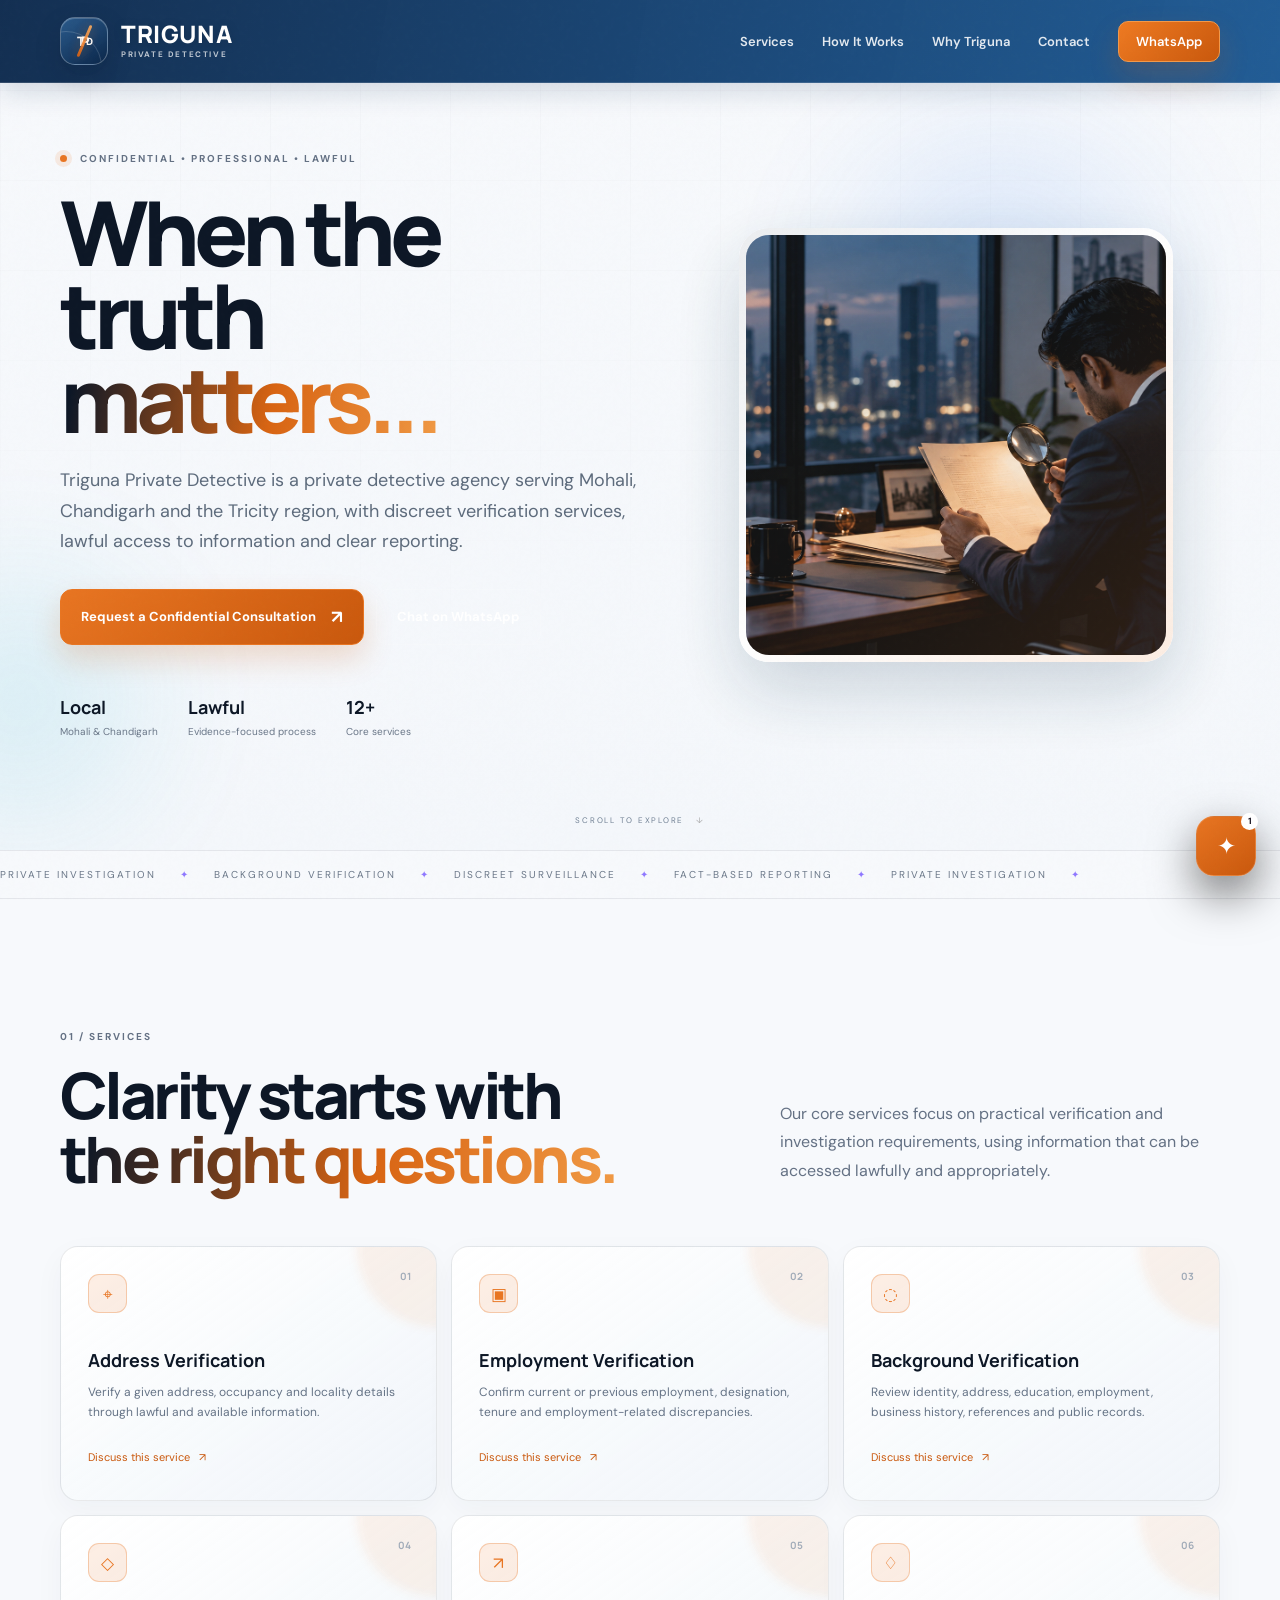
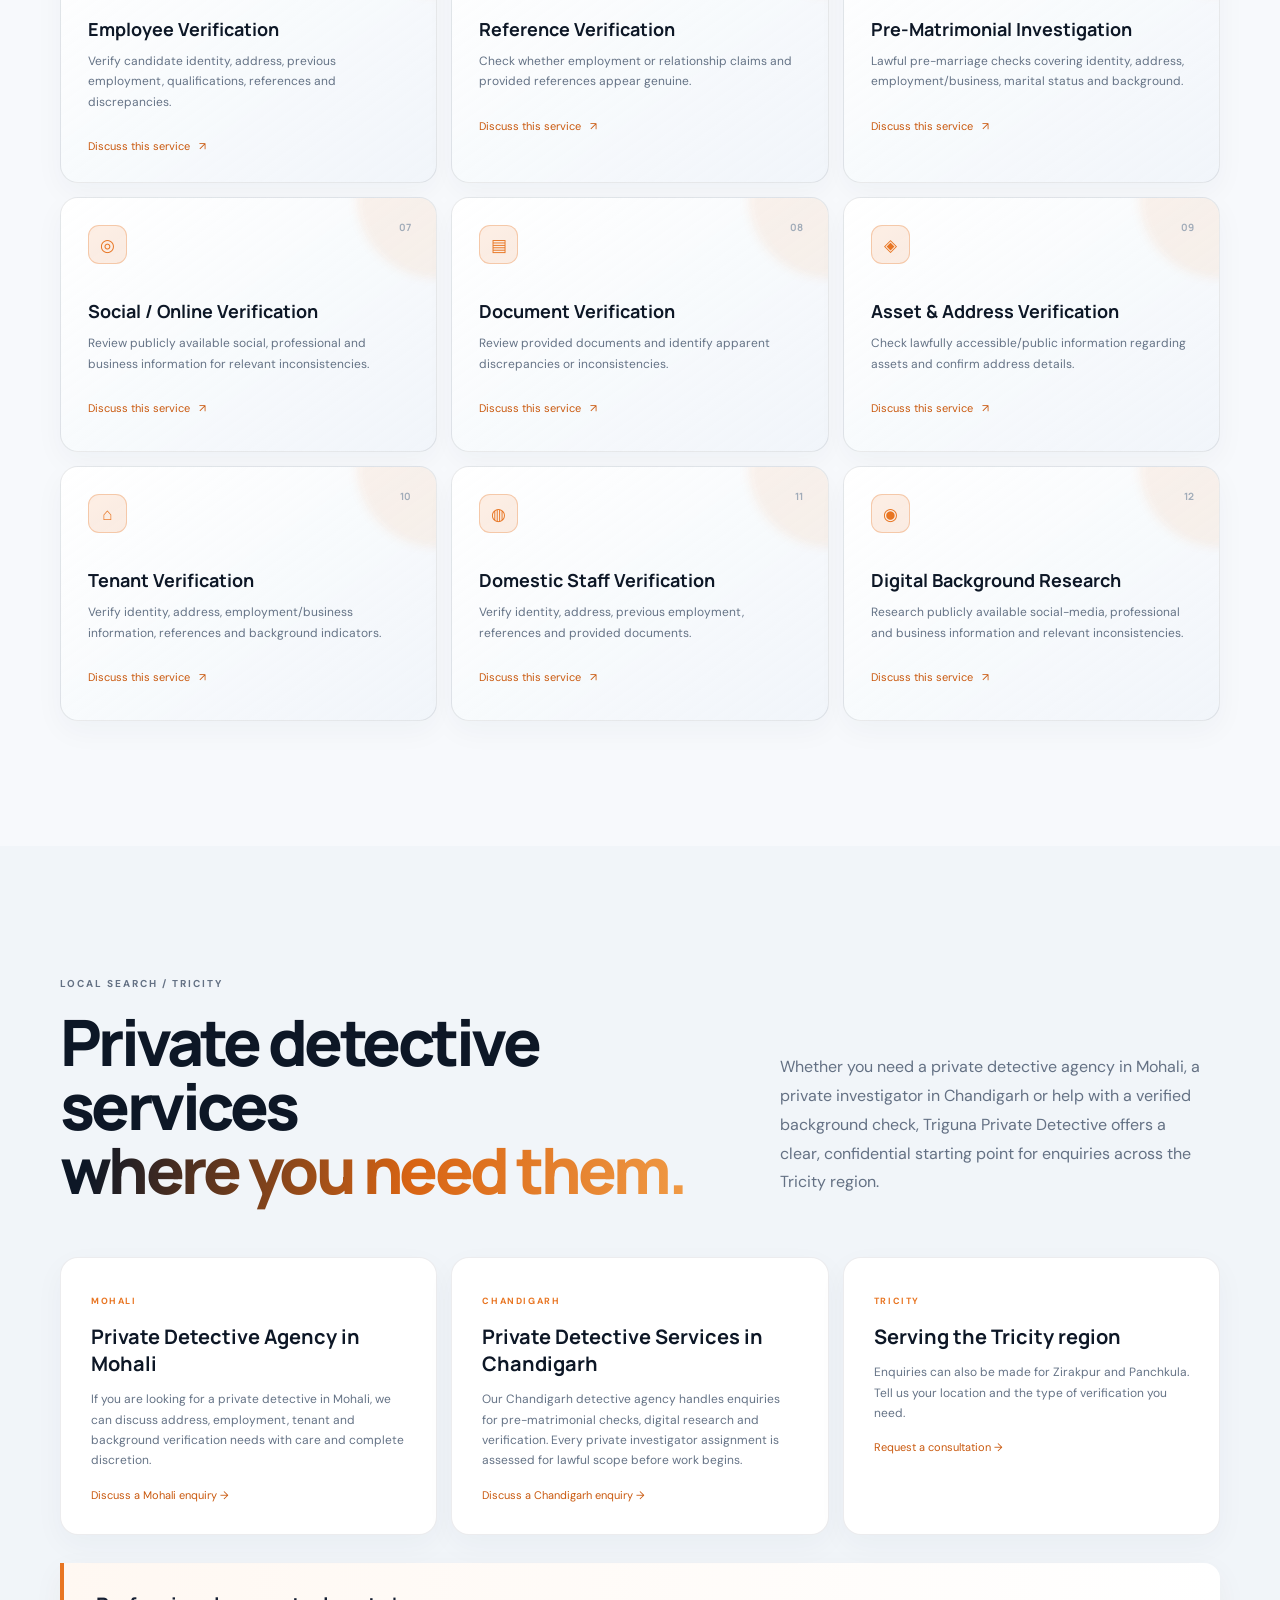
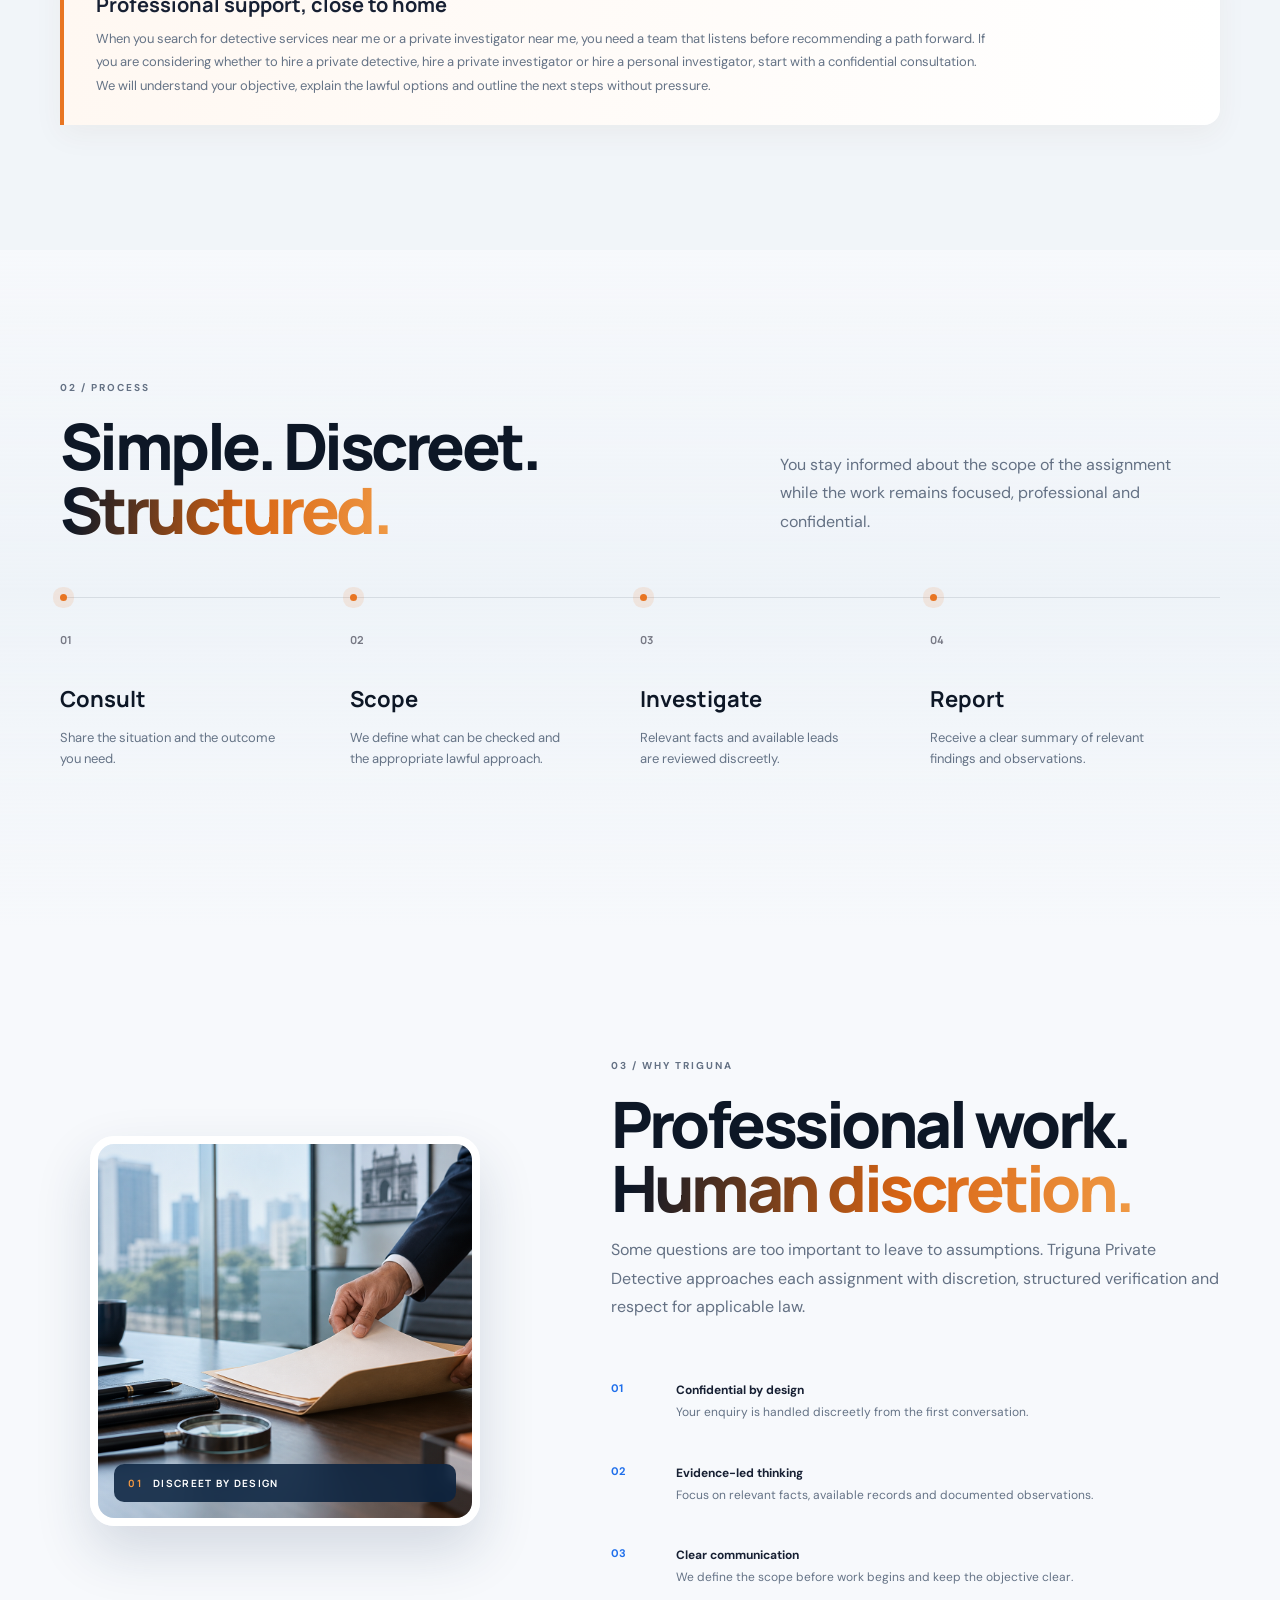
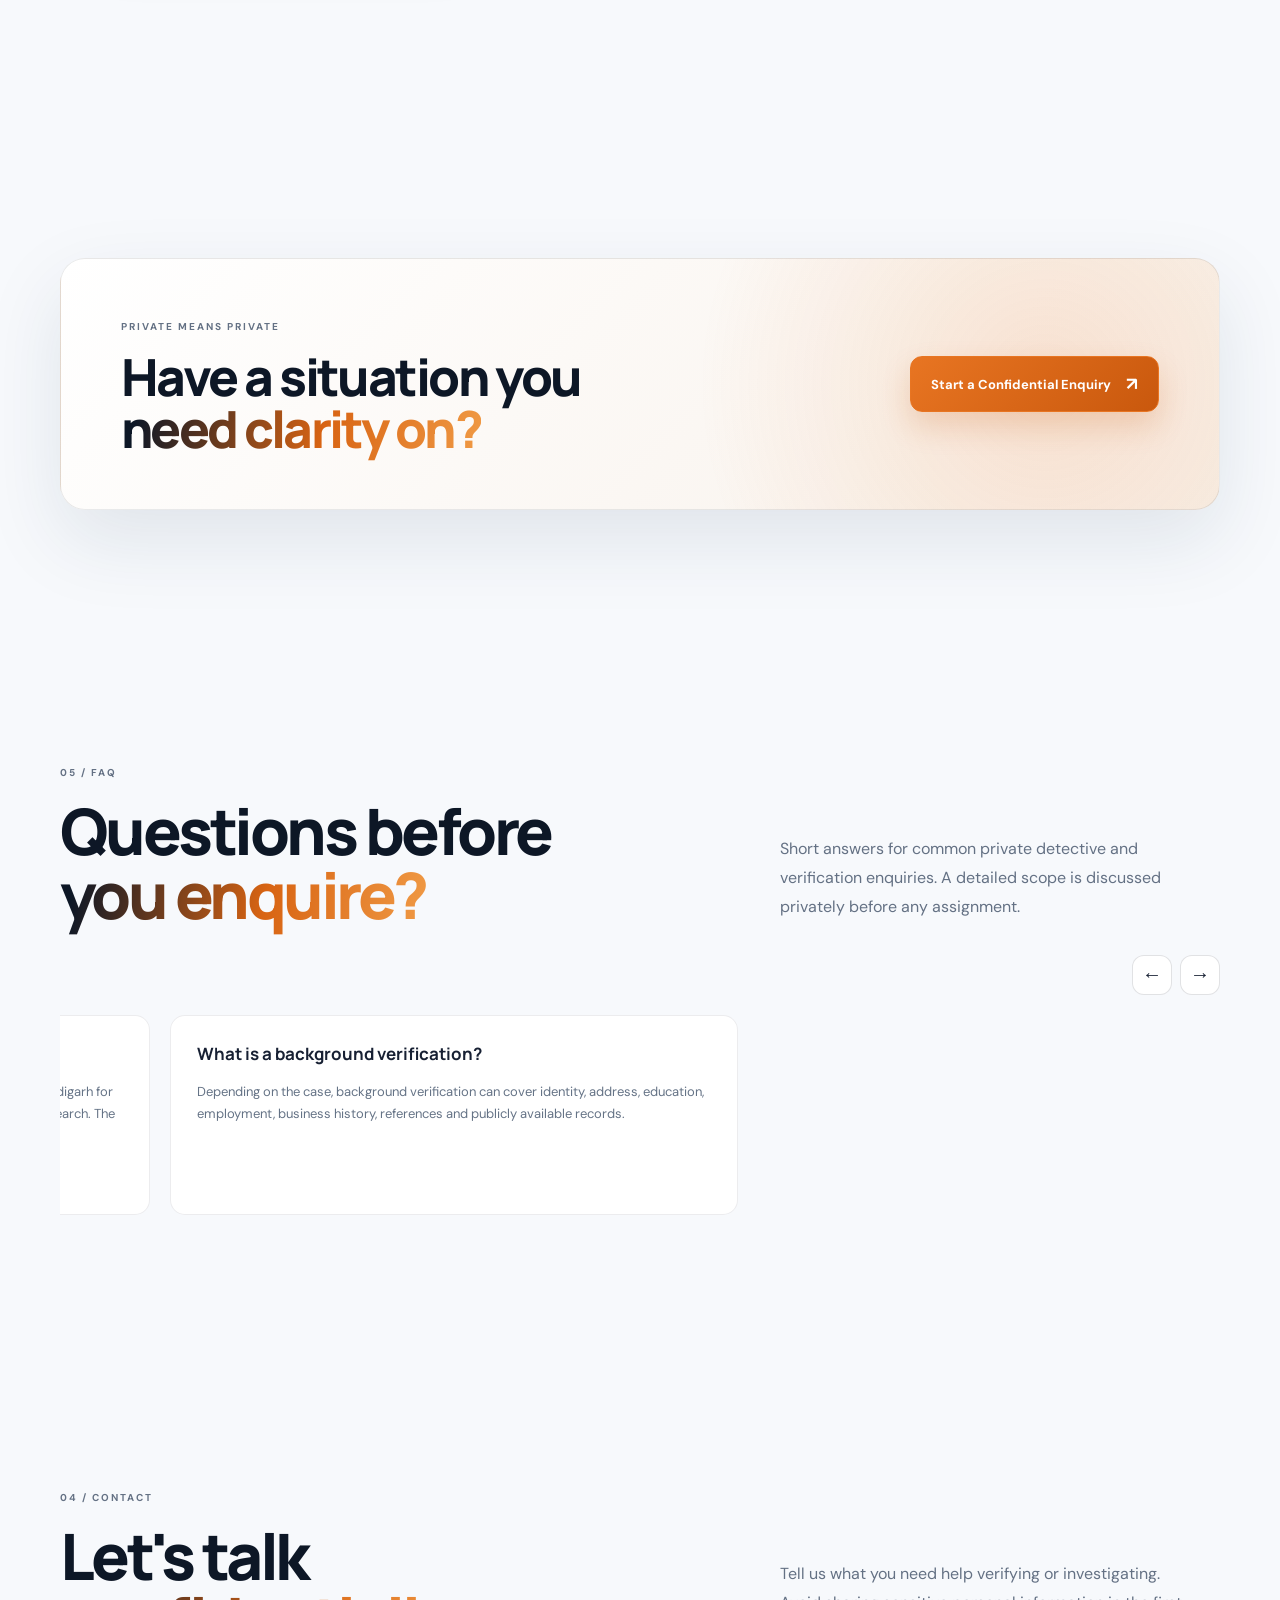
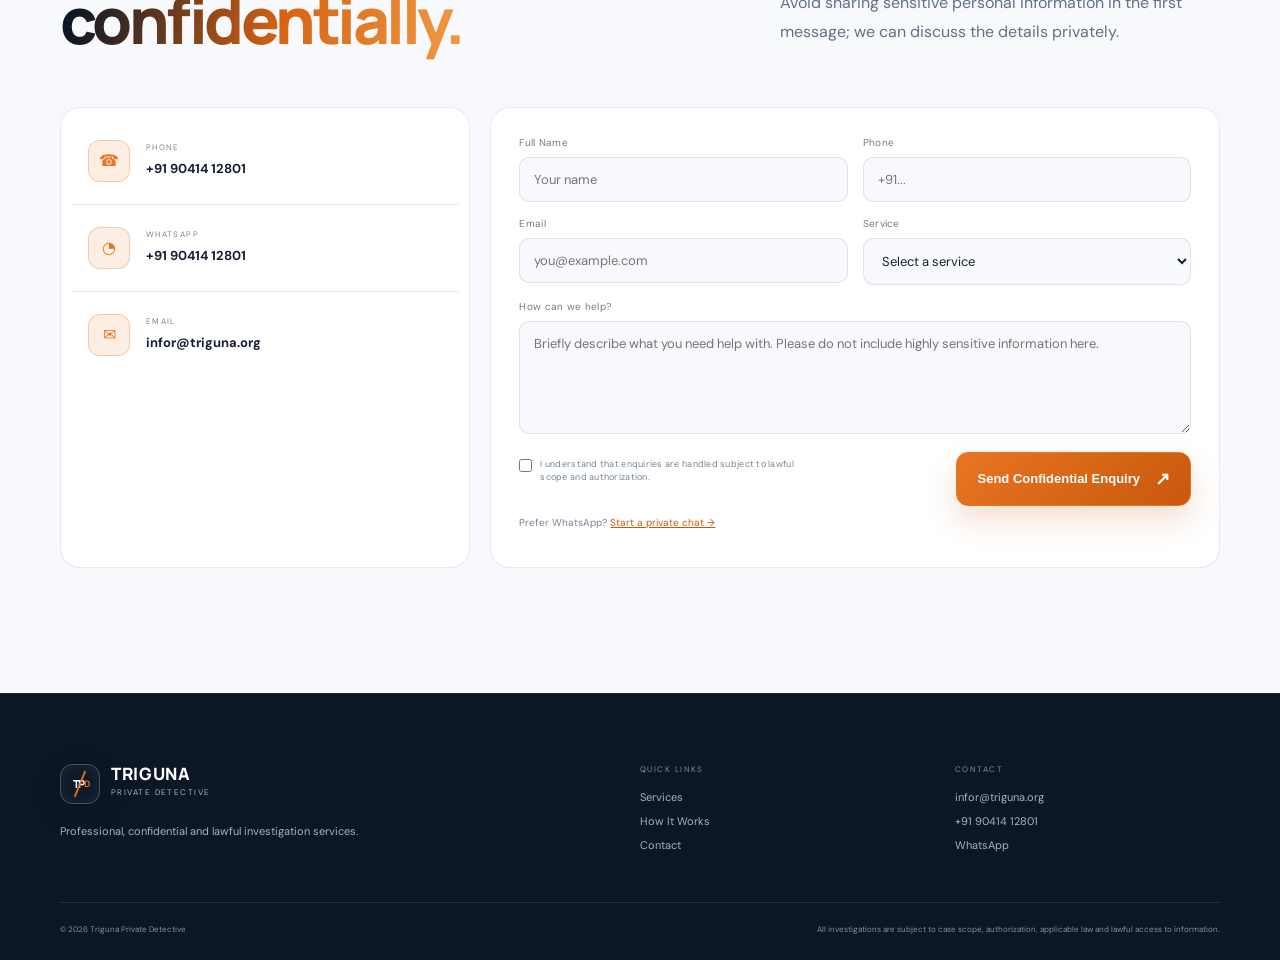
==== commit bc3fdb32: "Rename brand to Triguna Private Detective" ====
--- a/index.html
+++ b/index.html
@@ -3,24 +3,23 @@
 <head>
   <meta charset="UTF-8">
   <meta name="viewport" content="width=device-width, initial-scale=1.0">
-  <meta name="description" content="TMC Private Detective Agency provides confidential private detective, private investigator, background verification and investigation services in Mohali, Chandigarh and Tricity. Contact infor@triguna.org.">
+  <meta name="description" content="Triguna Private Detective provides confidential private detective, private investigator, background verification and investigation services in Mohali, Chandigarh and Tricity. Contact infor@triguna.org.">
   <meta name="theme-color" content="#1f6feb">
-  <title>Private Detective Agency in Mohali & Chandigarh | TMC</title>
+  <title>Private Detective Agency in Mohali & Chandigarh | Triguna Private Detective</title>
   <meta name="robots" content="index, follow, max-image-preview:large">
-  <meta name="author" content="TMC Private Detective Agency - Triguna">
+  <meta name="author" content="Triguna Private Detective">
   <meta name="keywords" content="private detective agency Mohali, private detective Mohali, private detective Chandigarh, private detective agency Chandigarh, private investigator Chandigarh, detective services in Chandigarh, Chandigarh detective agency, hire a private detective, detective services near me, private investigator near me, verified background check">
   <link rel="canonical" href="https://www.triguna.org/">
   <meta property="og:type" content="website">
-  <meta property="og:title" content="TMC Private Detective Agency | Mohali & Chandigarh">
+  <meta property="og:title" content="Triguna Private Detective | Mohali & Chandigarh">
   <meta property="og:description" content="Confidential private detective, background verification and investigation services in Mohali, Chandigarh and the Tricity region.">
   <meta property="og:url" content="https://www.triguna.org/">
-  <meta property="og:site_name" content="TMC Private Detective Agency">
+  <meta property="og:site_name" content="Triguna Private Detective">
   <script type="application/ld+json">
   {
     "@context":"https://schema.org",
     "@type":"ProfessionalService",
-    "name":"TMC Private Detective Agency",
-    "parentOrganization":{"@type":"Organization","name":"Triguna"},
+    "name":"Triguna Private Detective",
     "url":"https://www.triguna.org/",
     "email":"infor@triguna.org",
     "telephone":"+91 90414 12801",
@@ -49,20 +48,20 @@
 
   <header class="site-header" id="top">
     <div class="container nav-wrap">
-      <a class="brand" href="#top" aria-label="TMC Private Detective Agency home">
-        <span class="brand-mark"><span>T</span><i></i><span>M</span><b>C</b></span>
+      <a class="brand" href="#top" aria-label="Triguna Private Detective home">
+        <span class="brand-mark"><span>T</span><i></i><span>P</span><b>D</b></span>
         <span class="brand-text">
-          <strong>TMC</strong>
-          <small>PRIVATE DETECTIVE AGENCY</small>
+          <strong>TRIGUNA</strong>
+          <small>PRIVATE DETECTIVE</small>
         </span>
       </a>
       <button class="menu-toggle" aria-label="Open navigation"><span></span><span></span><span></span></button>
       <nav class="nav">
         <a href="#services">Services</a>
         <a href="#process">How It Works</a>
-        <a href="#about">Why TMC</a>
+        <a href="#about">Why Triguna</a>
         <a href="#contact">Contact</a>
-        <a class="nav-cta" href="https://wa.me/919041412801?text=Hello%20TMC%20Private%20Detective%20Agency%2C%20I%20would%20like%20a%20confidential%20consultation." target="_blank" rel="noopener">WhatsApp</a>
+        <a class="nav-cta" href="https://wa.me/919041412801?text=Hello%20Triguna%20Private%20Detective%2C%20I%20would%20like%20a%20confidential%20consultation." target="_blank" rel="noopener">WhatsApp</a>
       </nav>
     </div>
   </header>
@@ -76,10 +75,10 @@
         <div class="hero-copy reveal">
           <div class="eyebrow"><span class="pulse"></span> CONFIDENTIAL • PROFESSIONAL • LAWFUL</div>
           <h1>When the truth<br><em>matters...</em><span class="dot"></span></h1>
-          <p class="hero-lead">TMC is a private detective agency serving Mohali, Chandigarh and the Tricity region, with discreet verification services, lawful access to information and clear reporting.</p>
+          <p class="hero-lead">Triguna Private Detective is a private detective agency serving Mohali, Chandigarh and the Tricity region, with discreet verification services, lawful access to information and clear reporting.</p>
           <div class="hero-actions">
             <a class="btn btn-primary" href="#contact">Request a Confidential Consultation <span>↗</span></a>
-            <a class="btn btn-ghost" href="https://wa.me/919041412801?text=Hello%20TMC%2C%20I%20need%20a%20confidential%20consultation." target="_blank" rel="noopener">Chat on WhatsApp</a>
+            <a class="btn btn-ghost" href="https://wa.me/919041412801?text=Hello%20Triguna%20Private%20Detective%2C%20I%20need%20a%20confidential%20consultation." target="_blank" rel="noopener">Chat on WhatsApp</a>
           </div>
           <div class="trust-row">
             <div><strong>Local</strong><span>Mohali & Chandigarh</span></div>
@@ -93,7 +92,7 @@
             <img class="hero-photo" src="tmc-detective-hero.png" alt="Professional private detective reviewing a confidential case file">
             <div class="ring ring-a"></div><div class="ring ring-b"></div>
             <div class="glass-card main-card">
-              <div class="card-top"><span class="mini-dot"></span><span>CASE // PRIVATE</span><span class="case-code">TMC—01</span></div>
+              <div class="card-top"><span class="mini-dot"></span><span>CASE // PRIVATE</span><span class="case-code">TPD—01</span></div>
               <div class="lens"><div class="lens-core"></div><div class="scan"></div></div>
               <div class="signal"><span></span><span></span><span></span><span></span><span></span></div>
               <div class="card-meta"><div><small>STATUS</small><strong>DISCREET</strong></div><div><small>METHOD</small><strong>VERIFIED</strong></div></div>
@@ -198,7 +197,7 @@
       <div class="container">
         <div class="section-head reveal">
           <div><span class="eyebrow">LOCAL SEARCH / TRICITY</span><h2>Private detective services<br><em>where you need them.</em></h2></div>
-          <p>Whether you need a private detective agency in Mohali, a private investigator in Chandigarh or help with a verified background check, TMC offers a clear, confidential starting point for enquiries across the Tricity region.</p>
+          <p>Whether you need a private detective agency in Mohali, a private investigator in Chandigarh or help with a verified background check, Triguna Private Detective offers a clear, confidential starting point for enquiries across the Tricity region.</p>
         </div>
         <div class="local-grid">
           <article class="local-card reveal"><span>MOHALI</span><h3>Private Detective Agency in Mohali</h3><p>If you are looking for a private detective in Mohali, we can discuss address, employment, tenant and background verification needs with care and complete discretion.</p><a href="#contact">Discuss a Mohali enquiry →</a></article>
@@ -236,9 +235,9 @@
           </div>
         </div>
         <div class="about-copy reveal">
-          <span class="eyebrow">03 / WHY TMC</span>
+          <span class="eyebrow">03 / WHY TRIGUNA</span>
           <h2>Professional work.<br><em>Human discretion.</em></h2>
-          <p class="large">Some questions are too important to leave to assumptions. TMC Private Detective Agency approaches each assignment with discretion, structured verification and respect for applicable law.</p>
+          <p class="large">Some questions are too important to leave to assumptions. Triguna Private Detective approaches each assignment with discretion, structured verification and respect for applicable law.</p>
           <div class="feature-list">
             <div><b>01</b><span><strong>Confidential by design</strong> Your enquiry is handled discreetly from the first conversation.</span></div>
             <div><b>02</b><span><strong>Evidence-led thinking</strong> Focus on relevant facts, available records and documented observations.</span></div>
@@ -269,7 +268,7 @@
         <div class="faq-grid" id="faqSlider">
           <article class="faq-item reveal"><h3>How do I hire a private detective?</h3><p>Start with a confidential enquiry through the form, phone or WhatsApp. Share only the basic situation initially; the team can then discuss the lawful scope, required information and next steps.</p></article>
           <article class="faq-item reveal"><h3>Do you provide private detective services in Mohali?</h3><p>Yes. The website is designed for enquiries in Mohali and the wider Tricity region, including Chandigarh, Zirakpur and Panchkula.</p></article>
-          <article class="faq-item reveal"><h3>Can I hire a private investigator in Chandigarh?</h3><p>Yes. TMC accepts private investigator enquiries in Chandigarh for lawful verification, pre-matrimonial investigation and digital background research. The appropriate scope is confirmed privately before an assignment begins.</p></article>
+          <article class="faq-item reveal"><h3>Can I hire a private investigator in Chandigarh?</h3><p>Yes. Triguna Private Detective accepts private investigator enquiries in Chandigarh for lawful verification, pre-matrimonial investigation and digital background research. The appropriate scope is confirmed privately before an assignment begins.</p></article>
           <article class="faq-item reveal"><h3>What is a background verification?</h3><p>Depending on the case, background verification can cover identity, address, education, employment, business history, references and publicly available records.</p></article>
           <article class="faq-item reveal"><h3>Can I request a verified background check?</h3><p>Yes. Tell us what needs to be verified and the purpose of the enquiry. We will explain what information can be checked lawfully and what documentation may be required.</p></article>
         </div>
@@ -311,17 +310,17 @@
 
   <footer class="footer">
     <div class="container footer-grid">
-      <div><a class="brand" href="#top"><span class="brand-mark"><span>T</span><i></i><span>M</span><b>C</b></span><span class="brand-text"><strong>TMC</strong><small>PRIVATE DETECTIVE AGENCY</small></span></a><p>A Triguna company. Professional, confidential and lawful investigation services.</p></div>
+      <div><a class="brand" href="#top"><span class="brand-mark"><span>T</span><i></i><span>P</span><b>D</b></span><span class="brand-text"><strong>TRIGUNA</strong><small>PRIVATE DETECTIVE</small></span></a><p>Professional, confidential and lawful investigation services.</p></div>
       <div><small>QUICK LINKS</small><a href="#services">Services</a><a href="#process">How It Works</a><a href="#contact">Contact</a></div>
       <div><small>CONTACT</small><a href="mailto:infor@triguna.org">infor@triguna.org</a><a href="tel:+919041412801">+91 90414 12801</a><a href="https://wa.me/919041412801" target="_blank" rel="noopener">WhatsApp</a></div>
     </div>
-    <div class="container footer-bottom"><span>© 2026 TMC Private Detective Agency • Triguna</span><span>All investigations are subject to case scope, authorization, applicable law and lawful access to information.</span></div>
+    <div class="container footer-bottom"><span>© 2026 Triguna Private Detective</span><span>All investigations are subject to case scope, authorization, applicable law and lawful access to information.</span></div>
   </footer>
 
-  <button class="chat-launcher" id="chatLauncher" aria-label="Open TMC Assistant"><span>✦</span><i>1</i></button>
+  <button class="chat-launcher" id="chatLauncher" aria-label="Open Triguna Private Detective Assistant"><span>✦</span><i>1</i></button>
   <div class="chatbot" id="chatbot" aria-hidden="true">
-    <div class="chat-head"><div><strong>TMC Assistant</strong><small>Usually replies instantly</small></div><button id="chatClose" aria-label="Close chatbot">×</button></div>
-    <div class="chat-messages" id="chatMessages"><div class="bot-msg">Hello. I’m the TMC Assistant. How can I help you today?</div></div>
+    <div class="chat-head"><div><strong>Triguna Assistant</strong><small>Usually replies instantly</small></div><button id="chatClose" aria-label="Close chatbot">×</button></div>
+    <div class="chat-messages" id="chatMessages"><div class="bot-msg">Hello. I’m the Triguna Assistant. How can I help you today?</div></div>
     <div class="chat-quick">
       <button data-q="What services do you provide?">Services</button>
       <button data-q="I want a confidential consultation.">Consultation</button>
--- a/styles.css
+++ b/styles.css
@@ -97,7 +97,7 @@
 
 body.modal-open{overflow:hidden}.success-modal{position:fixed;inset:0;z-index:120;display:none;align-items:center;justify-content:center;padding:20px}.success-modal.open{display:flex}.success-modal__backdrop{position:absolute;inset:0;background:rgba(7,24,45,.64);backdrop-filter:blur(7px)}.success-modal__card{position:relative;z-index:1;width:min(100%,440px);padding:44px 38px 36px;text-align:center;border:1px solid rgba(255,255,255,.65);border-radius:24px;background:linear-gradient(145deg,#fff,#f4f8fc);box-shadow:0 28px 80px rgba(5,24,50,.34);animation:modal-in .25s ease}.success-modal__close{position:absolute;top:14px;right:17px;border:0;background:transparent;color:#5f6e80;font-size:26px;cursor:pointer}.success-modal__icon{display:grid;place-items:center;width:64px;height:64px;margin:0 auto 20px;border-radius:50%;background:linear-gradient(135deg,#1b6dbc,#10457d);box-shadow:0 10px 25px rgba(16,69,125,.22);color:#fff;font-size:29px;font-weight:800}.success-modal h2{margin:14px 0 10px;font:800 38px/1 Manrope;color:#102b4b;letter-spacing:-.04em}.success-modal p{margin:0 auto 26px;max-width:315px;color:#667587;font-size:14px;line-height:1.7}.success-modal .btn{min-width:140px}@keyframes modal-in{from{opacity:0;transform:translateY(12px) scale(.96)}to{opacity:1;transform:none}}
 
-/* Refined TMC monogram and wordmark. */
+/* Refined Triguna Private Detective monogram and wordmark. */
 .site-header .brand{gap:13px;transition:transform .25s ease}.site-header .brand:hover{transform:translateY(-1px)}
 .site-header .brand-mark{width:48px;height:48px;overflow:hidden;border-radius:15px;border:1px solid rgba(255,255,255,.30);background:linear-gradient(145deg,rgba(72,144,211,.44),rgba(8,35,69,.72));box-shadow:inset 0 1px rgba(255,255,255,.18),0 10px 24px rgba(1,18,40,.22)}
 .site-header .brand-mark:before{content:"";position:absolute;width:70px;height:70px;border:1px solid rgba(255,255,255,.16);border-radius:50%;left:-31px;bottom:-39px}.site-header .brand-mark span{position:relative;z-index:1;font:800 13px/1 Manrope;letter-spacing:-.12em}.site-header .brand-mark span:first-child{margin-right:-2px}.site-header .brand-mark i{z-index:2;width:3px;height:34px;border-radius:3px;background:linear-gradient(#ffad5e,#df6210);box-shadow:0 0 12px rgba(240,122,34,.45);transform:rotate(23deg)}.site-header .brand-mark b{position:relative;z-index:1;font:800 10px Manrope;color:#fff;margin-left:-1px}
